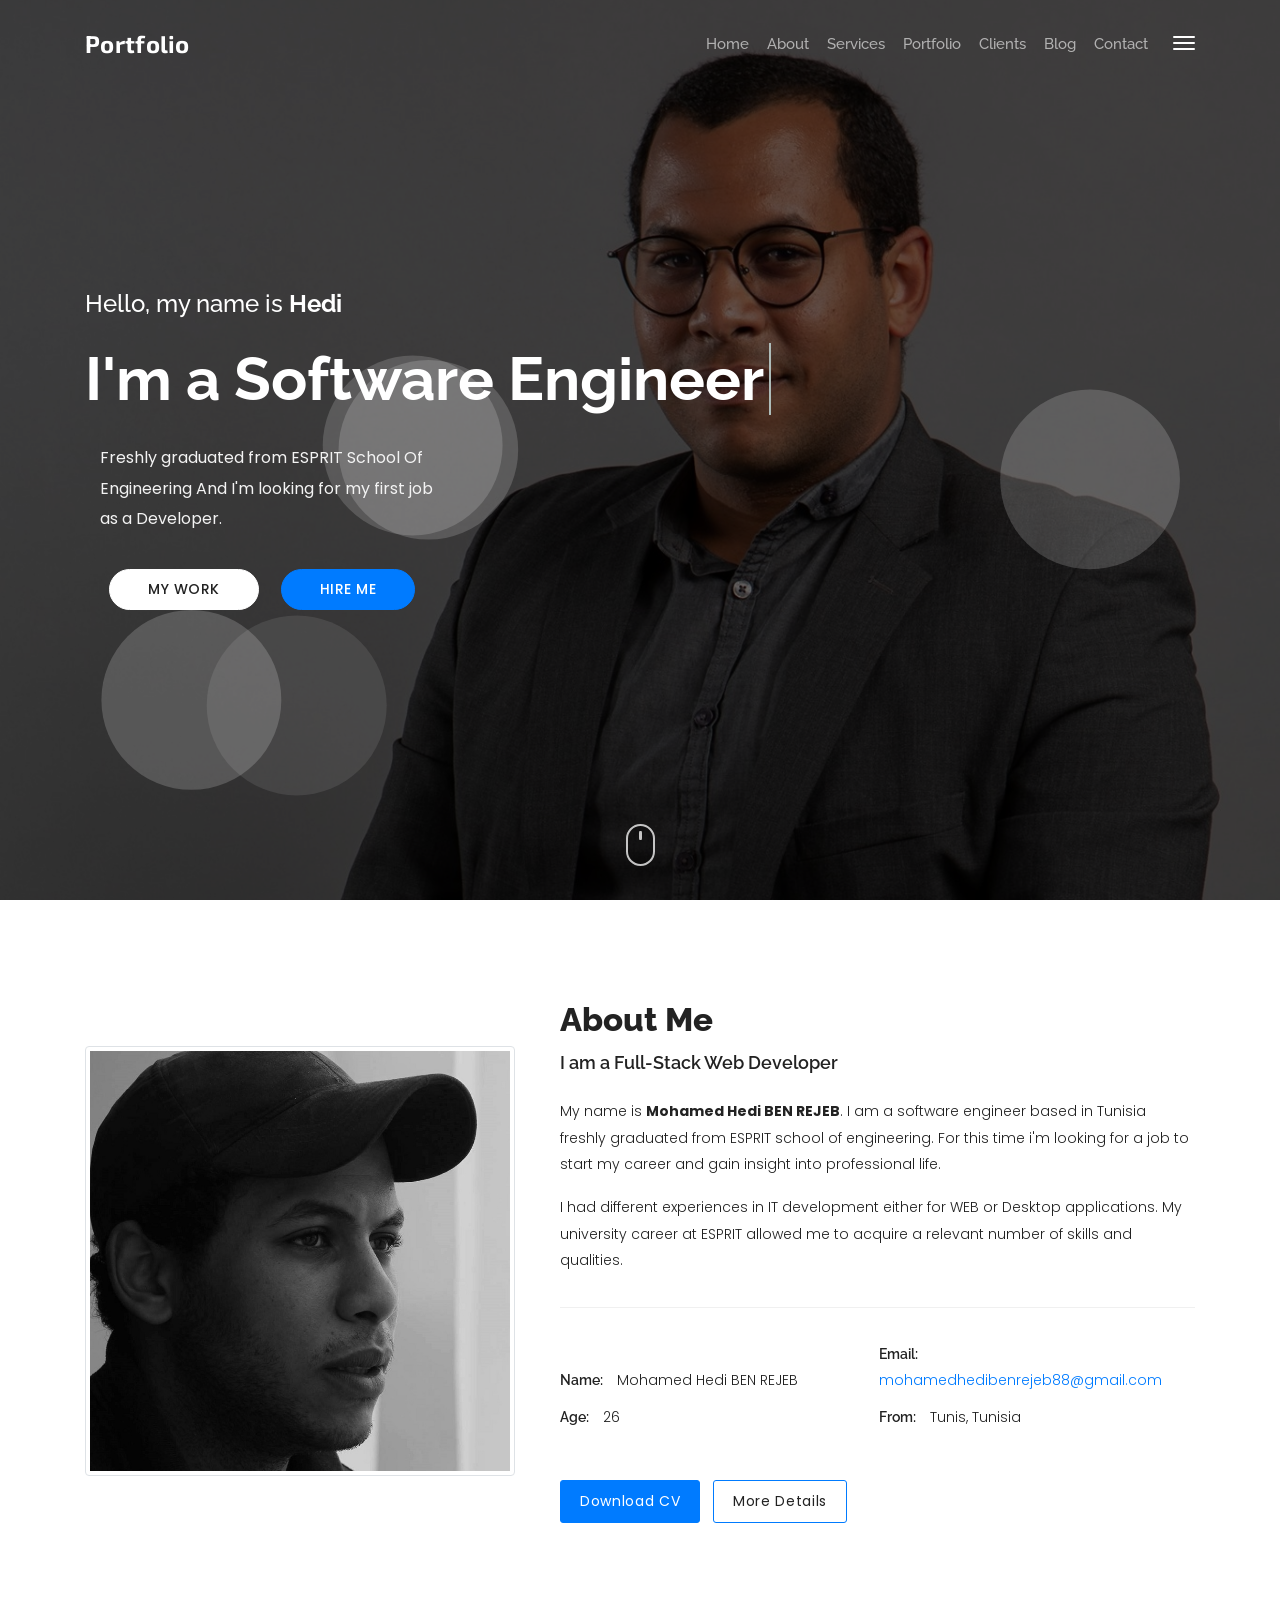
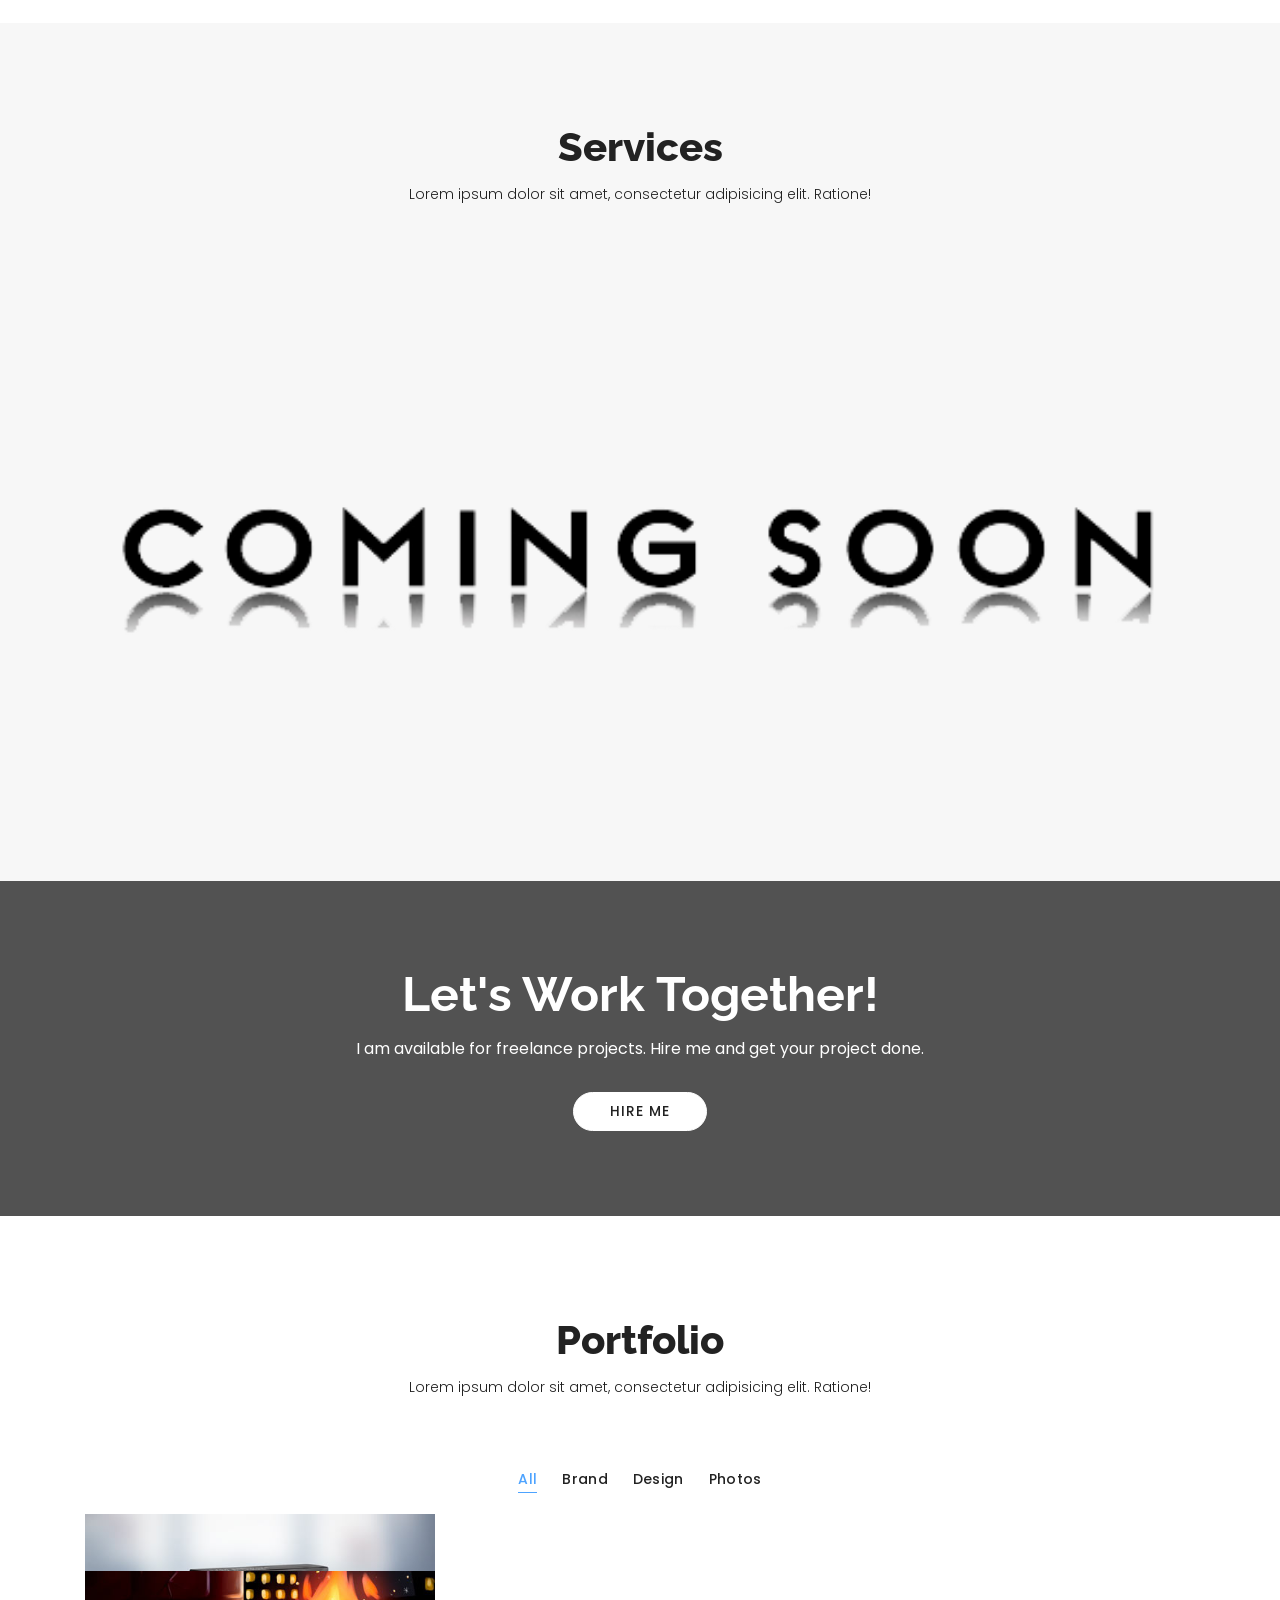
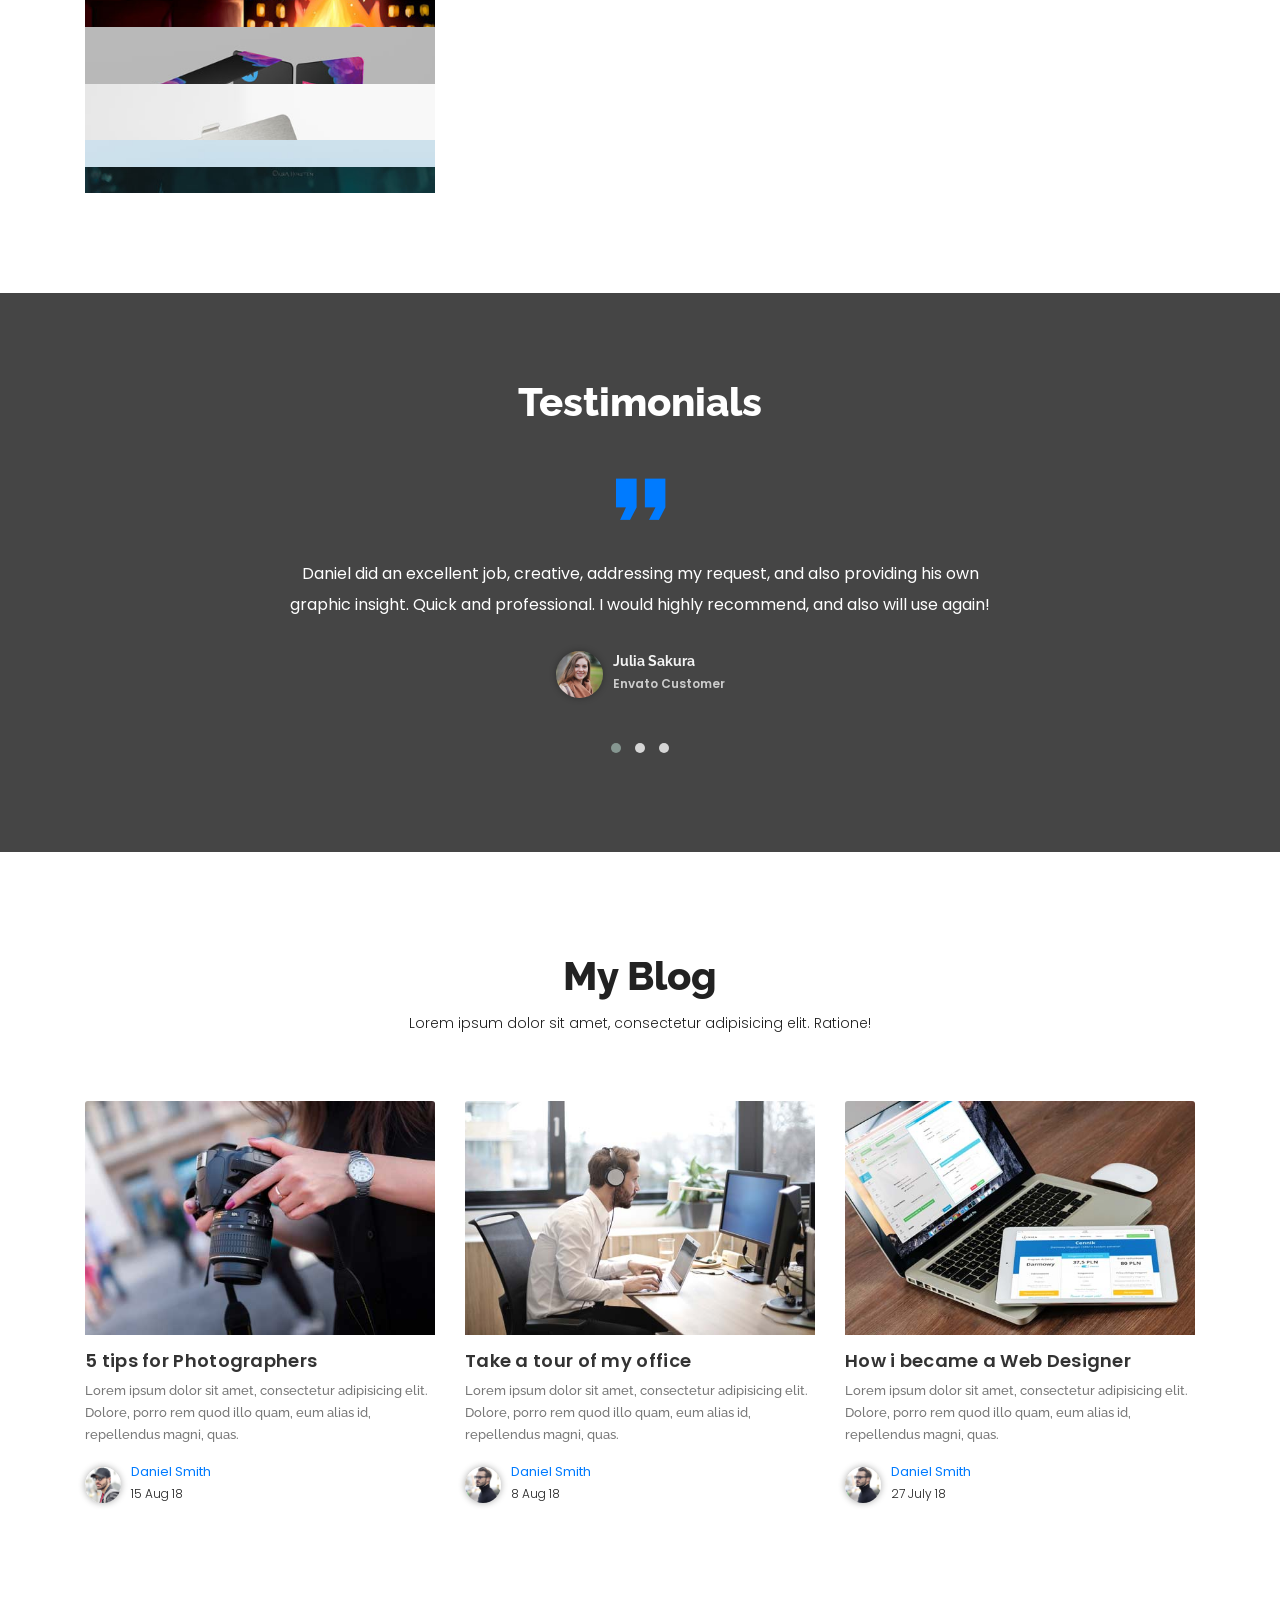
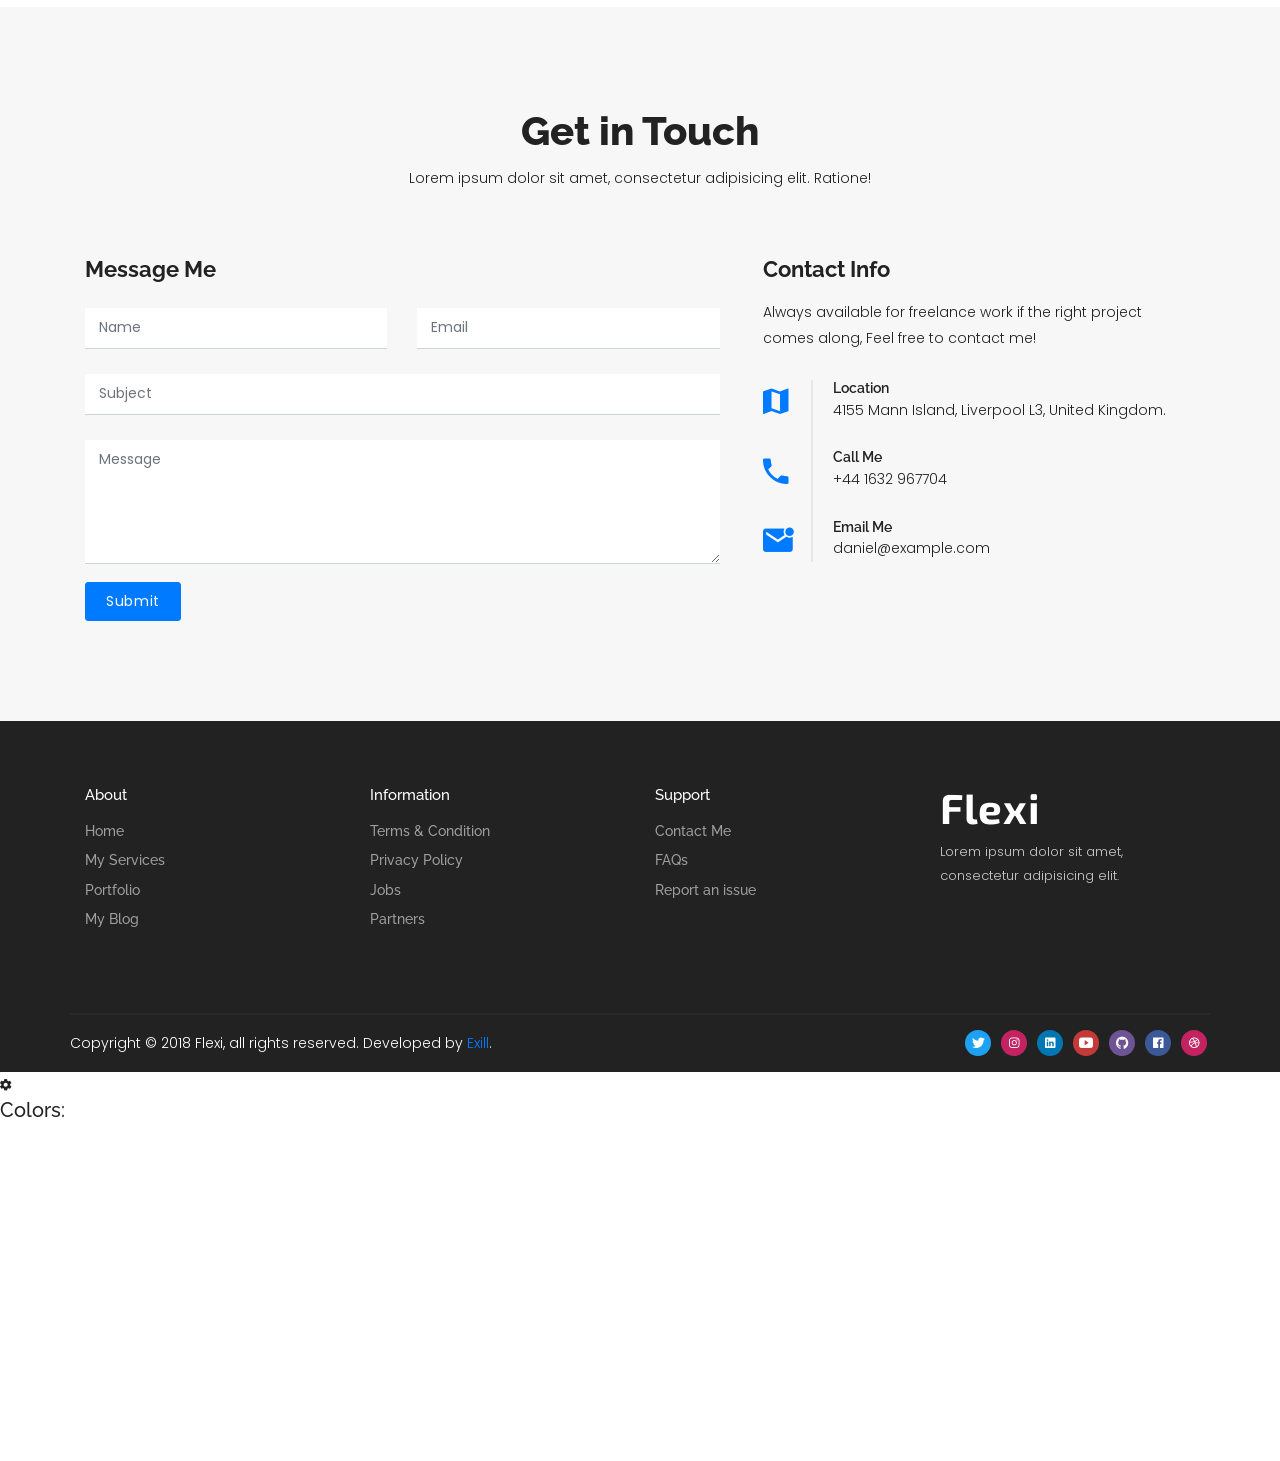
==== index.html @ 40bbb50b "Update index.html" ====
<!doctype html>
<html lang="zxx">


<!-- Mirrored from exill.dk/demo/flexi/template/bubble.html by HTTrack Website Copier/3.x [XR&CO'2014], Sun, 26 Sep 2021 10:45:45 GMT -->
<!-- Added by HTTrack --><meta http-equiv="content-type" content="text/html;charset=UTF-8" /><!-- /Added by HTTrack -->
<head>
    <!-- Required meta tags -->
    <meta charset="utf-8">
    <!-- Title -->
    <title>
        BEN REJEB Mohamed Hedi - Portfolio
    </title>
    <!-- Description -->
    <meta name="description" content="Personal Portfolio HTML5 Template">
    <meta name="viewport" content="width=device-width, initial-scale=1, shrink-to-fit=no">
    <!-- Favicons -->
    <link rel="apple-touch-icon" sizes="180x180" href="img/favicons/apple-touch-icon.png">
    <link rel="icon" type="image/png" sizes="32x32" href="img/favicons/favicon-32x32.png">
    <link rel="icon" type="image/png" sizes="16x16" href="img/favicons/favicon-16x16.png">
    <!-- CSS Assets -->
    <link rel="stylesheet" href="css/bootstrap-custom.min.css">
    <link href="https://fonts.googleapis.com/css?family=Exo+2:400%7CPoppins:300,400,500,600,700%7CRaleway:300,400,500,600,700,800" rel="stylesheet">
    <link rel="stylesheet" href="css/ionicons.min.css">
    <link rel="stylesheet" href="css/hamburgers-custom.min.css">
    <link rel="stylesheet" href="css/lity.min.css">
    <link rel="stylesheet" href="css/owl.carousel.min.css">
    <link rel="stylesheet" href="css/owl.theme.default.min.css">
    <link rel="stylesheet" href="css/main.css">
    <link rel="stylesheet" href="css/colors/main-blue.css" id="color-scheme">
    <link rel="stylesheet" href="css/variants/bubble.css">
    <!--removeIf(delDemoTool)-->
    <!-- inject:demoToolCSS:css -->
    <link rel="stylesheet" href="../demo_tool/demo-tool.css">
    <!-- endinject -->
    <!--endRemoveIf(delDemoTool)-->
</head>

<body>
    <!-- Preloader -->
    <div class="preloader">
        <div class="preloader-icon">
            <span class="loading-dot loading-dot-1"></span>
            <span class="loading-dot loading-dot-2"></span>
            <span class="loading-dot loading-dot-3"></span>
        </div>
    </div>
    <header>
        <!-- Navbar Area -->
        <nav id="navbar" class="navbar navbar-expand-lg navbar-dark fixed-top">
            <div class="container">
                <a class="navbar-brand" data-scroll href="#header-area">Portfolio</a>
                <button class="navbar-toggler ml-auto" type="button" data-toggle="collapse" data-target="#navbarSupportedContent" aria-controls="navbarSupportedContent" aria-expanded="false" aria-label="Toggle navigation">
                    <span class="nav-btn">Menu</span>
                </button>
                <div class="d-flex flex-row  order-0 order-lg-1">
                    <div class="navbar-nav flex-row">
                        <button id="navBtn" class="hamburger hamburger--slider" type="button">
                            <span class="hamburger-box">
                        <span class="hamburger-inner"></span>
                            </span>
                        </button>
                    </div>
                </div>
                <div id="navbarSupportedContent" class="collapse navbar-collapse order-1 order-lg-0">
                    <ul class="navbar-nav ml-auto">
                        <li class="nav-item active">
                            <a class="nav-link" href="#header-area">Home</a>
                        </li>
                        <li class="nav-item">
                            <a class="nav-link" href="#about-area">About</a>
                        </li>
                        <li class="nav-item">
                            <a class="nav-link" href="#services-area">Services</a>
                        </li>
                        <li class="nav-item">
                            <a class="nav-link" href="#portfolio-area">Portfolio</a>
                        </li>
                        <li class="nav-item">
                            <a class="nav-link" href="#testimonials-area">Clients</a>
                        </li>
                        <li class="nav-item">
                            <a class="nav-link" href="#blog-area">Blog</a>
                        </li>
                        <li class="nav-item">
                            <a class="nav-link" href="#contact-area">Contact</a>
                        </li>
                    </ul>
                </div>
                <div class="sidebar" id="sidebar">
                    <button id="sidebarBtn" class="hamburger hamburger--slider is-active" type="button">
                        <span class="hamburger-box">
                        <span class="hamburger-inner"></span>
                        </span>
                    </button>
                    <div class="about-me">
                        <img class="img-fluid img-thumbnail d-block mx-auto avatar" src="img/about-1.jpg" alt="About me">
                        <address>
                            <ul class="list-unstyled">
                                <li>
                                    <span>Name</span>
                                    <p>BEN REJEB Mohamed Hedi</p>
                                </li>
                                <li>
                                    <span>Curriculum Vitae</span>
                                    <p><a href="https://benrejebmohamedhedi.github.io/CV_BenRejeb_MohamedHedi.pdf">Download CV</a></p>
                                </li>
                                <li>
                                    <span>Skills</span>
                                    <p>Photoshop, JavaScript, PHP, HTML/CSS, Python, Node.js</p>
                                </li>
                                <li>
                                    <span>Email</span>
                                    <p><a href="mailto:daniel@example.com">mohamedhedi.benrjebe@esprit.tn</a></p>
                                </li>
                                <li>
                                    <span>Address</span>
                                    <p>8, rue de l'hôpital militaire, El Omrane, Tunis.</p>
                                </li>
                                <li>
                                    <span>Age</span>
                                    <p>26</p>
                                </li>
                                <li>
                                    <span>Date of Birth</span>
                                    <p>01 january 1995</p>
                                </li>
                                <li>
                                    <span>Phone</span>
                                    <p><a href="tel:+441632967704">+216 29699533</a></p>
                                </li>
                                <li>
                                    <span>Residence</span>
                                    <p>TN</p>
                                </li>
                                <li>
                                    <span>Work Status</span>
                                    <p>Available</p>
                                </li>
                            </ul>
                        </address>
                        <div class="social-medias">
                            <a href="#0">
                            <i class="icon ion-logo-twitter"></i>
                        </a>
                            <a href="#0">
                            <i class="icon ion-logo-instagram"></i>
                        </a>
                            <a href="#0">
                            <i class="icon ion-logo-linkedin"></i>
                        </a>
                            <a href="#0">
                            <i class="icon ion-logo-youtube"></i>
                        </a>
                            <a href="#0">
                            <i class="icon ion-logo-github"></i>
                        </a>
                            <a href="#0">
                            <i class="icon ion-logo-facebook"></i>
                        </a>
                            <a href="#0">
                            <i class="icon ion-logo-dribbble"></i>
                        </a>
                        </div>
                    </div>
                </div>
            </div>
        </nav>
        <!-- Header Area (Home) -->
        <section class="header-area section-fixed-bg section-overlay-bg" id="header-area">
            <div id="particles-js"></div>
            <div class="container h-100">
                <div class="row h-100 align-items-center ">
                    <div class="col-12 col-lg-8 home-content text-left">
                        <h4 class="greet">Hello, my name is <b>Hedi</b></h4>
                        <h1 class="skills cd-headline clip">I'm a
                            <span class="cd-words-wrapper single-skill">
                             <b class="is-visible">Software Engineer</b>
                             <b>Web Developer</b>
                             <b>Designer</b>
                          </span>
                        </h1>
                    
                    <div class="col-12 col-lg-6 home-content text-left">    
                        <p class="description">Freshly graduated from ESPRIT School Of Engineering And I'm looking for my first job as a Developer.</p>
                        <a class="btn work" data-scroll href="#portfolio-area" role="button">My Work</a>
                        <a class="btn hire button-scheme" data-scroll href="#contact-area" role="button">Hire me</a>
                    </div>
                </div>
                    <div class="scroll-icon">
                        <a data-scroll href="#about-area">
                            <div class="mouse">
                                <div class="wheel"></div>
                            </div>
                        </a>
                    </div>
                </div>
            </div>
        </section>
    </header>
    <!-- About Area -->
    <section class="single-section about-area" id="about-area">
        <div class="container">
            <div class="row justify-content-center">
                <div class="col-12">
                    <div class="row align-items-center">
                        <div class="col-12 col-lg-5">
                            <img class="img-fluid img-thumbnail about-img" src="img/about_photo_4.jpg" alt="About Picture">
                        </div>
                        <div class="col-12 col-lg-7">
                            <div class="content-block">
                                <h2 class="about-title">About Me</h2>
                                <h6 class="about-role">I am a Full-Stack Web Developer</h6>
                                <p class="about-description">My name is <b>Mohamed Hedi BEN REJEB</b>. I am a software engineer based in Tunisia freshly graduated from ESPRIT school of engineering. For this time i'm looking for a job to start my career and gain insight into professional life.</p>
                                <p class="about-description last">I had different experiences in IT development either for WEB or Desktop applications. My university career at ESPRIT allowed me to acquire a relevant number of skills and qualities.</p>
                                <address>
                                    <ul class="list-inline about-info">
                                        <li class="list-inline-item">
                                            <span>Name:</span>
                                            <p>Mohamed Hedi BEN REJEB</p>
                                        </li>
                                        <li class="list-inline-item">
                                            <span>Email:</span>
                                            <p><a href="mailto:daniel@example.com">mohamedhedibenrejeb88@gmail.com</a></p>
                                        </li>
                                        <li class="list-inline-item mb-0">
                                            <span>Age:</span>
                                            <p>26</p>
                                        </li>
                                        <li class="list-inline-item mb-0">
                                            <span>From:</span>
                                            <p>Tunis, Tunisia</p>
                                        </li>
                                    </ul>
                                </address>
                                <a class="btn button-scheme" href="https://benrejebmohamedhedi.github.io/CV_BenRejeb_MohamedHedi.pdf" target="_blank" role="button">Download CV</a>
                                <button type="button" class="btn button-outline details">More Details</button>
                            </div>
                        </div>
                    </div>
                </div>
            </div>
        </div>
    </section>
    <!-- Services Area -->
    <section class="single-section silver-bg services-area" id="services-area">
        <div class="container">
            <div class="row">
                <div class="col-12">
                    <div class="section-heading">
                        <h2 class="section-title">Services</h2>
                        <p class="section-description">Lorem ipsum dolor sit amet, consectetur adipisicing elit. Ratione!</p>
                    </div>
                </div>
            </div>
            <div class="row">
                <img class="col-12" src="img/coming-soon-2.png.opdownload" alt="About Picture">
            <!--    <div class="col-12 col-md-6 col-lg-4">
                    <div class="single-service">
                        <i class="icon ion-md-rocket"></i>
                        <div class="service-body">
                            <h6 class="service-title">Branding</h6>
                            <p class="service-description">Lorem ipsum dolor sit amet, consectetur adipisicing elit. Quidem, facere voluptate. Quidem, facere voluptate.</p>
                        </div>
                    </div>
                </div>
                <div class="col-12 col-md-6 col-lg-4">
                    <div class="single-service">
                        <i class="icon ion-md-heart-half"></i>
                        <div class="service-body">
                            <h6 class="service-title">Customer Support</h6>
                            <p class="service-description">Lorem ipsum dolor sit amet, consectetur adipisicing elit. Quidem, facere voluptate. Quidem, facere voluptate.</p>
                        </div>
                    </div>
                </div>
                <div class="col-12 col-md-6 col-lg-4">
                    <div class="single-service">
                        <i class="icon ion-md-images"></i>
                        <div class="service-body">
                            <h6 class="service-title">PSD Design</h6>
                            <p class="service-description">Lorem ipsum dolor sit amet, consectetur adipisicing elit. Quidem, facere voluptate. Quidem, facere voluptate.</p>
                        </div>
                    </div>
                </div>
                <div class="col-12 col-md-6 col-lg-4">
                    <div class="single-service mb-lg-0">
                        <i class="icon ion-md-color-palette"></i>
                        <div class="service-body">
                            <h6 class="service-title">Unique Design</h6>
                            <p class="service-description">Lorem ipsum dolor sit amet, consectetur adipisicing elit. Quidem, facere voluptate. Quidem, facere voluptate.</p>
                        </div>
                    </div>
                </div>
                <div class="col-12 col-md-6 col-lg-4">
                    <div class="single-service mb-md-0">
                        <i class="icon ion-logo-wordpress"></i>
                        <div class="service-body">
                            <h6 class="service-title">Web Development</h6>
                            <p class="service-description">Lorem ipsum dolor sit amet, consectetur adipisicing elit. Quidem, facere voluptate. Quidem, facere voluptate.</p>
                        </div>
                    </div>
                </div>
                <div class="col-12 col-md-6 col-lg-4">
                    <div class="single-service mb-0">
                        <i class="icon ion-md-move"></i>
                        <div class="service-body">
                            <h6 class="service-title">Fully Responsive</h6>
                            <p class="service-description">Lorem ipsum dolor sit amet, consectetur adipisicing elit. Quidem, facere voluptate. Quidem, facere voluptate.</p>
                        </div>
                    </div>
                </div>-->
            </div>
        </div>
    </section>
    <!-- Hire Area -->
    <section class="single-section section-fixed-bg section-overlay-bg hire-area" id="hire-area">
        <div class="container">
            <div class="row text-center">
                <div class="col-12">
                    <h1 class="hire-title">Let's Work Together!</h1>
                    <p class="hire-description">I am available for freelance projects. Hire me and get your project done.</p>
                    <a class="btn hire" data-scroll href="#contact-area" role="button">Hire Me</a>
                </div>
            </div>
        </div>
    </section>
    <!-- Portfolio Area -->
    <section class="single-section portfolio-area" id="portfolio-area">
        <div class="container">
            <div class="row">
                <div class="col-12">
                    <div class="section-heading">
                        <h2 class="section-title">Portfolio</h2>
                        <p class="section-description">Lorem ipsum dolor sit amet, consectetur adipisicing elit. Ratione!</p>
                    </div>
                </div>
            </div>
            <div class="row">
                <div class="col-12 p-0">
                    <ul class="list-inline filter-control d-flex justify-content-center" role="group" aria-label="Filter Control">
                        <li class="list-inline-item tab-active" data-group="all">All</li>
                        <li class="list-inline-item" data-group="brand">Brand</li>
                        <li class="list-inline-item" data-group="design">Design</li>
                        <li class="list-inline-item" data-group="photos">Photos</li>
                    </ul>
                    <div class="shufflejs" id="shufflejs">
                        <div class="js-item col-6 col-lg-4" data-groups='["design"]'>
                            <div class="item-overlay">
                                <img class="img-fluid" alt="Item" src="img/item-1.jpg">
                                <div class="overlay-content">
                                    <h6 class="overlay-title">Software box</h6>
                                    <div class="overlay-icons">
                                        <a class="popup-item" href="img/item-1.jpg" data-lity>
                                        <i class="icon ion-md-eye"></i>
                                    </a>
                                        <a href="#0">
                                        <i class="icon ion-md-link"></i>
                                    </a>
                                    </div>
                                </div>
                            </div>
                        </div>
                        <div class="js-item col-6 col-lg-4" data-groups='["photos"]'>
                            <div class="item-overlay">
                                <img class="img-fluid" alt="Item" src="img/item-2.jpg">
                                <div class="overlay-content">
                                    <h6 class="overlay-title">Anime Art</h6>
                                    <div class="overlay-icons">
                                        <a class="popup-item" href="img/item-2.jpg" data-lity>
                                        <i class="icon ion-md-eye"></i>
                                    </a>
                                        <a href="#0">
                                        <i class="icon ion-md-link"></i>
                                    </a>
                                    </div>
                                </div>
                            </div>
                        </div>
                        <div class="js-item col-6 col-lg-4" data-groups='["design"]'>
                            <div class="item-overlay">
                                <img class="img-fluid" alt="Item" src="img/item-3.jpg">
                                <div class="overlay-content">
                                    <h6 class="overlay-title">Exhibition</h6>
                                    <div class="overlay-icons">
                                        <a class="popup-item" href="img/item-3.jpg" data-lity>
                                        <i class="icon ion-md-eye"></i>
                                    </a>
                                        <a href="#0">
                                        <i class="icon ion-md-link"></i>
                                    </a>
                                    </div>
                                </div>
                            </div>
                        </div>
                        <div class="js-item col-6 col-lg-4 mb-lg-0" data-groups='["brand"]'>
                            <div class="item-overlay">
                                <img class="img-fluid" alt="Item" src="img/item-4.jpg">
                                <div class="overlay-content">
                                    <h6 class="overlay-title">Business Card</h6>
                                    <div class="overlay-icons">
                                        <a class="popup-item" href="img/item-4.jpg" data-lity>
                                        <i class="icon ion-md-eye"></i>
                                    </a>
                                        <a href="#0">
                                        <i class="icon ion-md-link"></i>
                                    </a>
                                    </div>
                                </div>
                            </div>
                        </div>
                        <div class="js-item col-6 mb-0 col-lg-4 mb-lg-0" data-groups='["brand"]'>
                            <div class="item-overlay">
                                <img class="img-fluid" alt="Item" src="img/item-5.jpg">
                                <div class="overlay-content">
                                    <h6 class="overlay-title">Folder</h6>
                                    <div class="overlay-icons">
                                        <a class="popup-item" href="img/item-5.jpg" data-lity>
                                        <i class="icon ion-md-eye"></i>
                                    </a>
                                        <a href="#0">
                                        <i class="icon ion-md-link"></i>
                                    </a>
                                    </div>
                                </div>
                            </div>
                        </div>
                        <div class="js-item col-6 mb-0 col-lg-4 mb-lg-0" data-groups='["photos"]'>
                            <div class="item-overlay">
                                <img class="img-fluid" alt="Item" src="img/item-6.jpg">
                                <div class="overlay-content">
                                    <h6 class="overlay-title">Final Fantasy Cosplay</h6>
                                    <div class="overlay-icons">
                                        <a class="popup-item" href="img/item-6.jpg" data-lity>
                                        <i class="icon ion-md-eye"></i>
                                    </a>
                                        <a href="#0">
                                        <i class="icon ion-md-link"></i>
                                    </a>
                                    </div>
                                </div>
                            </div>
                        </div>
                        <div class="col-6 col-lg-4 sizer-element"></div>
                    </div>
                </div>
            </div>
        </div>
    </section>
    <!-- Testimonials Area -->
    <section class="single-section section-fixed-bg section-overlay-bg testimonials-area" id="testimonials-area">
        <div class="container">
            <div class="row">
                <div class="col-12">
                    <div class="section-heading only-title">
                        <h2 class="section-title">Testimonials</h2>
                    </div>
                </div>
            </div>
            <div class="row justify-content-center">
                <div class="owl-carousel owl-theme">
                    <div class="col-12 col-md-8 offset-md-2">
                        <div class="single-review text-center">
                            <i class="icon ion-md-quote quote-icon"></i>
                            <p class="client-review">Daniel did an excellent job, creative, addressing my request, and also providing his own graphic insight. Quick and professional. I would highly recommend, and also will use again!</p>
                            <div class="flex-row client-details">
                                <div class="media justify-content-center">
                                    <img src="img/client-1.jpg" alt="Client" class="img-fluid rounded-circle client-avatar">
                                    <div class="align-self-center">
                                        <h6 class="client-name">Julia Sakura</h6>
                                        <span class="client-role">Envato Customer</span>
                                    </div>
                                </div>
                            </div>
                        </div>
                    </div>
                    <div class="col-12 col-md-8 offset-md-2">
                        <div class="single-review text-center">
                            <i class="icon ion-md-quote quote-icon"></i>
                            <p class="client-review">Daniel did an excellent job, creative, addressing my request, and also providing his own graphic insight. Quick and professional. I would highly recommend, and also will use again!</p>
                            <div class="flex-row client-details">
                                <div class="media justify-content-center">
                                    <img src="img/client-2.jpg" alt="Client" class="img-fluid rounded-circle client-avatar">
                                    <div class="align-self-center">
                                        <h6 class="client-name">John Santana</h6>
                                        <span class="client-role">Entrepreneur</span>
                                    </div>
                                </div>
                            </div>
                        </div>
                    </div>
                    <div class="col-12 col-md-8 offset-md-2">
                        <div class="single-review text-center">
                            <i class="icon ion-md-quote quote-icon"></i>
                            <p class="client-review">Daniel did an excellent job, creative, addressing my request, and also providing his own graphic insight. Quick and professional. I would highly recommend, and also will use again!</p>
                            <div class="flex-row client-details">
                                <div class="media justify-content-center">
                                    <img src="img/client-3.jpg" alt="Client" class="img-fluid rounded-circle client-avatar">
                                    <div class="align-self-center">
                                        <h6 class="client-name">Maria Wilson</h6>
                                        <span class="client-role">Envato Customer</span>
                                    </div>
                                </div>
                            </div>
                        </div>
                    </div>
                </div>
            </div>
        </div>
    </section>
    <!-- Blog Area -->
    <section class="single-section blog-area" id="blog-area">
        <div class="container">
            <div class="row">
                <div class="col-12">
                    <div class="section-heading">
                        <h2 class="section-title">My Blog</h2>
                        <p class="section-description">Lorem ipsum dolor sit amet, consectetur adipisicing elit. Ratione!</p>
                    </div>
                </div>
            </div>
            <div class="row">
                <div class="col-12 col-lg-4">
                    <div class="card">
                        <a href="#0">
                          <img class="card-img-top" src="img/post-1.jpg" alt="Card image cap">
                      </a>
                        <div class="card-body">
                            <a href="#0">
                                <h5 class="card-title">5 tips for Photographers</h5>
                            </a>
                            <p class="card-text">Lorem ipsum dolor sit amet, consectetur adipisicing elit. Dolore, porro rem quod illo quam, eum alias id, repellendus magni, quas.</p>
                            <div class="media post-summary">
                                <a class="align-self-center" href="#0">
                              <img src="img/sidebar-avatar.jpg" alt="Author" class="img-fluid rounded-circle author-avatar">
                          </a>
                                <div class="media-body align-self-center">
                                    <a href="#0">
                                        <h6 class="author-name">Daniel Smith</h6>
                                    </a>
                                    <span class="post-date">15 Aug 18</span>
                                </div>
                            </div>
                        </div>
                    </div>
                </div>
                <div class="col-12 col-lg-4">
                    <div class="card">
                        <a href="#0">
                          <img class="card-img-top" src="img/post-2.jpg" alt="Card image cap">
                      </a>
                        <div class="card-body">
                            <a href="#0">
                                <h5 class="card-title">Take a tour of my office</h5>
                            </a>
                            <p class="card-text">Lorem ipsum dolor sit amet, consectetur adipisicing elit. Dolore, porro rem quod illo quam, eum alias id, repellendus magni, quas.</p>
                            <div class="media post-summary">
                                <a class="align-self-center" href="#0">
                              <img src="img/avatar.jpg" alt="Author" class=" img-fluid rounded-circle author-avatar">
                          </a>
                                <div class="media-body align-self-center">
                                    <a href="#0">
                                        <h6 class="author-name">Daniel Smith</h6>
                                    </a>
                                    <span class="post-date">8 Aug 18</span>
                                </div>
                            </div>
                        </div>
                    </div>
                </div>
                <div class="col-12 col-lg-4">
                    <div class="card mb-0">
                        <a href="#0">
                          <img class="card-img-top" src="img/post-3.jpg" alt="Card image cap">
                      </a>
                        <div class="card-body">
                            <a href="#0">
                                <h5 class="card-title">How i became a Web Designer</h5>
                            </a>
                            <p class="card-text">Lorem ipsum dolor sit amet, consectetur adipisicing elit. Dolore, porro rem quod illo quam, eum alias id, repellendus magni, quas.</p>
                            <div class="media post-summary">
                                <a class="align-self-center" href="#0">
                              <img src="img/avatar.jpg" alt="Author" class=" img-fluid rounded-circle author-avatar">
                          </a>
                                <div class="media-body align-self-center">
                                    <a href="#0">
                                        <h6 class="author-name">Daniel Smith</h6>
                                    </a>
                                    <span class="post-date">27 July 18</span>
                                </div>
                            </div>
                        </div>
                    </div>
                </div>
            </div>
        </div>
    </section>
    <!-- Contact Area -->
    <section class="single-section contact-area silver-bg" id="contact-area">
        <div class="container">
            <div class="row">
                <div class="col-12">
                    <div class="section-heading">
                        <h2 class="section-title">Get in Touch</h2>
                        <p class="section-description">Lorem ipsum dolor sit amet, consectetur adipisicing elit. Ratione!</p>
                    </div>
                </div>
            </div>
            <div class="row">
                <div class="col-12 col-lg-7">
                    <form class="contact-form" id="contact-form" method="post" action="http://exill.dk/demo/flexi/template/php/contact.php">
                        <h4 class="form-title">Message Me</h4>
                        <div class="row">
                            <div class="col-12 col-md-6 form-group">
                                <input type="text" name="name" class="form-control" id="contact-name" placeholder="Name" required>
                            </div>
                            <div class="col-12 col-md-6 form-group">
                                <input type="email" name="email" class="form-control" id="contact-email" placeholder="Email" required>
                            </div>
                            <div class="col-12 form-group">
                                <input type="text" name="subject" class="form-control" id="contact-subject" placeholder="Subject" required>
                            </div>
                            <div class="col-12 form-group custom-margin">
                                <textarea name="message" class="form-control" id="contact-message" placeholder="Message" rows="5" required></textarea>
                            </div>
                            <div class="col-12">
                                <button type="submit" class="btn button-scheme" id="contact-submit">Submit</button>
                                <p class="feedback-error">Oops! Something went wrong. Please try again.</p>
                            </div>
                        </div>
                    </form>
                </div>
                <div class="col-12 col-lg-5">
                    <div class="contact-info">
                        <h4 class="info-title">Contact Info</h4>
                        <p class="info-description">Always available for freelance work if the right project comes along, Feel free to contact me!</p>
                        <ul class="list-unstyled">
                            <li>
                                <div class="media align-items-center">
                                    <span class="info-icon">
                                    <i class="icon ion-md-map"></i>
                                </span>
                                    <div class="media-body">
                                        <h6 class="info-type">Location</h6>
                                        <span class="info-details">4155 Mann Island, Liverpool L3, United Kingdom.</span>
                                    </div>
                                </div>
                            </li>
                            <li>
                                <div class="media align-items-center">
                                    <span class="info-icon">
                                    <i class="icon ion-md-call"></i>
                                </span>
                                    <div class="media-body">
                                        <h6 class="info-type">Call Me</h6>
                                        <span class="info-details"><a href="tel:+441632967704">+44 1632 967704</a></span>
                                    </div>
                                </div>
                            </li>
                            <li>
                                <div class="media align-items-center">
                                    <span class="info-icon">
                                    <i class="icon ion-md-mail-unread"></i>
                                </span>
                                    <div class="media-body">
                                        <h6 class="info-type">Email Me</h6>
                                        <span class="info-details"><a href="mailto:daniel@example.com">daniel@example.com</a></span>
                                    </div>
                                </div>
                            </li>
                        </ul>
                    </div>
                </div>
            </div>
        </div>
    </section>
    <!-- Footer Area -->
    <footer class="footer-area single-section">
        <div class="container">
            <div class="row main-footer">
                <div class="col-12 col-md-3">
                    <h5 class="column-title">About</h5>
                    <ul class="list-unstyled column-content">
                        <li><a data-scroll href="#header-area">Home</a></li>
                        <li><a data-scroll href="#services-area">My Services</a></li>
                        <li><a data-scroll href="#portfolio-area">Portfolio</a></li>
                        <li><a data-scroll href="#blog-area">My Blog</a></li>
                    </ul>
                </div>
                <div class="col-12 col-md-3">
                    <h5 class="column-title">Information</h5>
                    <ul class="list-unstyled column-content">
                        <li><a href="#0">Terms & Condition</a></li>
                        <li><a href="#0">Privacy Policy</a></li>
                        <li><a href="#0">Jobs</a></li>
                        <li><a href="#0">Partners</a></li>
                    </ul>
                </div>
                <div class="col-12 col-md-3">
                    <h5 class="column-title">Support</h5>
                    <ul class="list-unstyled column-content">
                        <li><a href="#0">Contact Me</a></li>
                        <li><a href="#0">FAQs</a></li>
                        <li><a href="#0">Report an issue</a></li>
                    </ul>
                </div>
                <div class="col-12 col-md-3">
                    <h2 class="brand-logo">Flexi</h2>
                    <p class="brand-description">Lorem ipsum dolor sit amet, consectetur adipisicing elit.</p>
                </div>
            </div>
            <div class="row mini-footer">
                <div class="social-medias">
                    <a class="twitter" href="#0">
                        <i class="icon ion-logo-twitter"></i>
                    </a>
                    <a class="instagram" href="#0">
                        <i class="icon ion-logo-instagram"></i>
                    </a>
                    <a class="linkedin" href="#0">
                        <i class="icon ion-logo-linkedin"></i>
                    </a>
                    <a class="youtube" href="#0">
                        <i class="icon ion-logo-youtube"></i>
                    </a>
                    <a class="github" href="#0">
                        <i class="icon ion-logo-github"></i>
                    </a>
                    <a class="facebook" href="#0">
                        <i class="icon ion-logo-facebook"></i>
                    </a>
                    <a class="dribbble" href="#0">
                        <i class="icon ion-logo-dribbble"></i>
                    </a>
                </div>
                <p class="copyright-notice">Copyright © 2018 Flexi, all rights reserved. Developed by <a href="https://themeforest.net/user/exill" target="_blank">Exill</a>.</p>
            </div>
        </div>
    </footer>
    <!--removeIf(delDemoTool)-->
    <!-- inject:demoToolHTML:html -->
    <div class="demo-tool">
	<div class="tool-wrapper">
	<span class="tool-toggler"><i class="icon ion-md-settings"></i></span>
	<div class="tool-box">
		<h5 class="title">Colors:</h5>
		<ul class="list-inline color-switcher mb-0">
			<li class="list-inline-item" style="background-color: #EE3158;" data-path="css/colors/main-redpink.css"></li>
			<li class="list-inline-item" style="background-color: #007bff;" data-path="css/colors/main-blue.css"></li>
			<li class="list-inline-item" style="background-color: #17a2b8;" data-path="css/colors/main-cyan.css"></li>
			<li class="list-inline-item" style="background-color: #3365b0;" data-path="css/colors/main-darkblue.css"></li>
			<li class="list-inline-item" style="background-color: #a435b7;" data-path="css/colors/main-darkmagenta.css"></li>
			<li class="list-inline-item" style="background-color: #c93e70;" data-path="css/colors/main-darkpink.css"></li>
			<li class="list-inline-item" style="background-color: #bf2a3d;" data-path="css/colors/main-darkred.css"></li>
			<li class="list-inline-item" style="background-color: #28a745;" data-path="css/colors/main-green.css"></li>
			<li class="list-inline-item" style="background-color: #6610f2;" data-path="css/colors/main-indigo.css"></li>
			<li class="list-inline-item" style="background-color: #fd7e14;" data-path="css/colors/main-orange.css"></li>
			<li class="list-inline-item" style="background-color: #e83e8c;" data-path="css/colors/main-pink.css"></li>
			<li class="list-inline-item" style="background-color: #6f42c1;" data-path="css/colors/main-purple.css"></li>
			<li class="list-inline-item" style="background-color: #dc3545;" data-path="css/colors/main-red.css"></li>
			<li class="list-inline-item" style="background-color: #20c997;" data-path="css/colors/main-teal.css"></li>
			<li class="list-inline-item" style="background-color: #333;" data-path="css/colors/main-dark.css"></li>
			<li class="list-inline-item" style="background-color: #78b230;" data-path="css/colors/main-yellowgreen.css"></li>
			<li class="list-inline-item" style="background-color: #E16F7C;" data-path="css/colors/main-tangopink.css"></li>
			<li class="list-inline-item" style="background-color: #6F73D2;" data-path="css/colors/main-moodyblue.css"></li>
			<li class="list-inline-item" style="background-color: #664C43;" data-path="css/colors/main-brown.css"></li>
		</ul>
	</div>
</div>
</div>


    <!-- endinject -->
    <!--endRemoveIf(delDemoTool)-->
    <!-- JS Assets -->
    <script src="js/jquery.min.js"></script>
    <script src="js/bootstrap.bundle.min.js"></script>
    <script src="js/jquery.nav.js"></script>
    <script src="../../../../cdn.polyfill.io/v2/polyfill.mindee7.js?features=Set,Array.from,Object.assign,Array.prototype.find,Array.prototype.includes"></script>
    <script src="js/shuffle.min.js"></script>
    <script src="js/lity.min.js"></script>
    <script src="js/owl.carousel.min.js"></script>
    <script src="js/main.js"></script>
    <script src="js/particles.js"></script>
    <script src="js/variants/bubble.js"></script>
    <!--removeIf(delDemoTool)-->
    <!-- inject:demoToolJS:js -->
    <script src="../demo_tool/demo-tool.js"></script>
    <!-- endinject -->
    <!--endRemoveIf(delDemoTool)-->
</body>


<!-- Mirrored from exill.dk/demo/flexi/template/bubble.html by HTTrack Website Copier/3.x [XR&CO'2014], Sun, 26 Sep 2021 10:46:13 GMT -->
</html>
---- css/hamburgers-custom.min.css ----
/*!
 * Hamburgers
 * @description Tasty CSS-animated hamburgers
 * @author Jonathan Suh @jonsuh
 * @site https://jonsuh.com/hamburgers
 * @link https://github.com/jonsuh/hamburgers
 */.hamburger{padding:0 0;display:inline-block;cursor:pointer;transition-property:opacity, -webkit-filter;transition-property:opacity, filter;transition-property:opacity, filter, -webkit-filter;transition-duration:.15s;transition-timing-function:linear;font:inherit;color:inherit;text-transform:none;background-color:transparent;border:0;margin:0;overflow:visible}.hamburger:hover{opacity:.7}.hamburger-box{width:22px;height:14px;display:inline-block;position:relative}.hamburger-inner{display:block;top:50%;margin-top:-1px}.hamburger-inner,.hamburger-inner::before,.hamburger-inner::after{width:22px;height:2px;background-color:#fff;border-radius:4px;position:absolute;transition-property:-webkit-transform;transition-property:transform;transition-property:transform, -webkit-transform;transition-duration:0.15s;transition-timing-function:ease}.hamburger-inner::before,.hamburger-inner::after{content:"";display:block}.hamburger-inner::before{top:-6px}.hamburger-inner::after{bottom:-6px}.hamburger--slider .hamburger-inner{top:1px}.hamburger--slider .hamburger-inner::before{top:6px;transition-property:opacity, -webkit-transform;transition-property:transform, opacity;transition-property:transform, opacity, -webkit-transform;transition-timing-function:ease;transition-duration:0.15s}.hamburger--slider .hamburger-inner::after{top:12px}.hamburger--slider.is-active .hamburger-inner{-webkit-transform:translate3d(0, 6px, 0) rotate(45deg);transform:translate3d(0, 6px, 0) rotate(45deg)}.hamburger--slider.is-active .hamburger-inner::before{-webkit-transform:rotate(-45deg) translate3d(-3.14286px, -4px, 0);transform:rotate(-45deg) translate3d(-3.14286px, -4px, 0);opacity:0}.hamburger--slider.is-active .hamburger-inner::after{-webkit-transform:translate3d(0, -12px, 0) rotate(-90deg);transform:translate3d(0, -12px, 0) rotate(-90deg)}.hamburger--slider-r .hamburger-inner{top:1px}.hamburger--slider-r .hamburger-inner::before{top:6px;transition-property:opacity, -webkit-transform;transition-property:transform, opacity;transition-property:transform, opacity, -webkit-transform;transition-timing-function:ease;transition-duration:0.15s}.hamburger--slider-r .hamburger-inner::after{top:12px}.hamburger--slider-r.is-active .hamburger-inner{-webkit-transform:translate3d(0, 6px, 0) rotate(-45deg);transform:translate3d(0, 6px, 0) rotate(-45deg)}.hamburger--slider-r.is-active .hamburger-inner::before{-webkit-transform:rotate(45deg) translate3d(3.14286px, -4px, 0);transform:rotate(45deg) translate3d(3.14286px, -4px, 0);opacity:0}.hamburger--slider-r.is-active .hamburger-inner::after{-webkit-transform:translate3d(0, -12px, 0) rotate(90deg);transform:translate3d(0, -12px, 0) rotate(90deg)}
---- css/main.css ----
/*!
 * Item: Flexi
 * Description: Personal Portfolio HTML5 Template
 * Author/Developer: Exill
 * Author/Developer URL: https://themeforest.net/user/exill
 * Version: v1.0.2
 * License: Themeforest Standard Licenses: http://themeforest.net/licenses
 */:focus{outline:0}::-moz-focus-inner{border:0}body{font-family:Poppins,sans-serif;font-size:14px;color:#222;background-color:#fff;line-height:1.9;font-weight:300}.h1,.h2,.h3,.h4,.h5,.h6,h1,h2,h3,h4,h5,h6{font-family:Raleway,sans-serif}b{font-weight:700}a{transition:all .15s ease-in-out}a:focus,a:hover{text-decoration:none}.preloader{background-color:#111;position:fixed;top:0;width:100%;height:100%;z-index:2000}.preloader .preloader-icon{position:fixed;right:50%;bottom:50%;-webkit-transform:translate(50%,50%);transform:translate(50%,50%);z-index:3000}.preloader .preloader-icon .loading-dot{display:inline-block;height:13px;width:13px;border-radius:50%;background-color:#fff}.preloader .preloader-icon .loading-dot-1{-webkit-animation:1.2s grow ease-in-out infinite;animation:1.2s grow ease-in-out infinite}.preloader .preloader-icon .loading-dot-2{-webkit-animation:1.2s grow ease-in-out infinite .15555s;animation:1.2s grow ease-in-out infinite .15555s;margin:0 10px}.preloader .preloader-icon .loading-dot-3{-webkit-animation:1.2s grow ease-in-out infinite .3s;animation:1.2s grow ease-in-out infinite .3s}@-webkit-keyframes grow{0%,100%,40%{-webkit-transform:scale(0);transform:scale(0)}40%{-webkit-transform:scale(1);transform:scale(1)}}@keyframes grow{0%,100%,40%{-webkit-transform:scale(0);transform:scale(0)}40%{-webkit-transform:scale(1);transform:scale(1)}}.single-section{padding:100px 0}.single-section .section-heading{text-align:center;margin-bottom:65px}.single-section .section-heading.only-title{margin-bottom:40px}.single-section .section-heading .section-title{font-weight:800;font-size:40px;margin-bottom:10px;font-family:Raleway,sans-serif}.single-section.section-fixed-bg .section-heading .section-description,.single-section.section-fixed-bg .section-heading .section-title{color:#fff}.single-section.silver-bg{background-color:#f7f7f7}.section-fixed-bg{background-size:cover;background-attachment:fixed;background-repeat:no-repeat}.section-overlay-bg{position:relative}.section-overlay-bg:before{position:absolute;top:0;left:0;content:'';width:100%;height:100%;background-color:rgba(0,0,0,.65)}.owl-theme .owl-dots .owl-dot{outline:0}@media (max-width:575.98px){.single-section{padding:75px 0}}.navbar{background-color:transparent}.navbar .navbar-brand{font-family:"Exo 2",sans-serif;font-weight:700;font-size:24px;letter-spacing:.3px;line-height:100%;padding:0}.navbar .navbar-toggler{outline:0;padding:4px 10px;font-size:14px;border-color:#222;border-radius:3px;background-color:#333}.navbar .navbar-toggler .nav-btn{font-size:14px;font-family:Raleway,sans-serif;line-height:20px}.navbar.navbar-dark .navbar-nav .nav-link{font-weight:500;font-size:15px;font-family:Raleway,sans-serif;color:rgba(255,255,255,.6)}.navbar.navbar-dark .navbar-nav .nav-link:focus,.navbar.navbar-dark .navbar-nav .nav-link:hover{color:#fff}.navbar,.navbar #navBtn .hamburger-inner,.navbar #navBtn .hamburger-inner::after,.navbar #navBtn .hamburger-inner::before,.navbar .nav-link{transition:all .3s ease-in-out}.navbar .hamburger .hamburger-box{display:block}.navbar .hamburger:focus{outline:0}.navbar #navBtn{margin:0 0 2px 16px}.navbar.scrolled{background-color:#fff;box-shadow:0 0 8px 0 rgba(0,0,0,.15)}.navbar.scrolled .navbar-brand{color:#444}.navbar.scrolled.navbar-dark .navbar-nav .nav-link{color:#222}.navbar.scrolled.navbar-dark .navbar-nav .nav-link:focus,.navbar.scrolled.navbar-dark .navbar-nav .nav-link:hover{color:#3c3c3c}.navbar.scrolled.navbar-dark .navbar-nav .active>.nav-link,.navbar.scrolled.navbar-dark .navbar-nav .nav-link.active,.navbar.scrolled.navbar-dark .navbar-nav .nav-link.show,.navbar.scrolled.navbar-dark .navbar-nav .show>.nav-link{color:#000}.navbar.scrolled .hamburger-inner,.navbar.scrolled .hamburger-inner::after,.navbar.scrolled .hamburger-inner::before{background-color:#222}.navbar .sidebar{position:fixed;right:-320px;z-index:10;background-color:#fff;padding:70px 35px 0 35px;height:100%;width:320px;transition:all .25s ease-in-out;top:0;overflow-y:auto}.navbar .sidebar::-webkit-scrollbar{width:6px}.navbar .sidebar::-webkit-scrollbar-track{-webkit-box-shadow:inset 0 0 5px rgba(0,0,0,.3)}.navbar .sidebar::-webkit-scrollbar-thumb{background-color:#a9a9a9;outline:1px solid #708090}.navbar .sidebar.toggle{right:0;box-shadow:0 0 7px 0 rgba(0,0,0,.2)}.navbar .sidebar .hamburger{position:absolute;left:26px;top:26px}.navbar .sidebar .hamburger.is-active .hamburger-inner,.navbar .sidebar .hamburger.is-active .hamburger-inner::after,.navbar .sidebar .hamburger.is-active .hamburger-inner::before{background-color:rgba(34,34,34,.45)}.navbar .sidebar .about-me .avatar{margin-bottom:25px;width:185px}.navbar .sidebar .about-me li>span{font-size:14px;font-weight:600;font-family:Raleway,sans-serif}.navbar .sidebar .about-me .social-medias{margin:30px 0;text-align:center}.navbar .sidebar .about-me .social-medias a{display:inline-block;color:#222;font-size:21px;margin:0 5px;line-height:100%}.navbar .sidebar .about-me .social-medias a i{transition:all .1s ease-in-out}.navbar .sidebar .about-me .social-medias a .ion-logo-twitter{color:#1da1f2}.navbar .sidebar .about-me .social-medias a .ion-logo-twitter:focus,.navbar .sidebar .about-me .social-medias a .ion-logo-twitter:hover{color:#0d8cda}.navbar .sidebar .about-me .social-medias a .ion-logo-instagram{color:#c32361}.navbar .sidebar .about-me .social-medias a .ion-logo-instagram:focus,.navbar .sidebar .about-me .social-medias a .ion-logo-instagram:hover{color:#a01d50}.navbar .sidebar .about-me .social-medias a .ion-logo-linkedin{color:#0077b5}.navbar .sidebar .about-me .social-medias a .ion-logo-linkedin:focus,.navbar .sidebar .about-me .social-medias a .ion-logo-linkedin:hover{color:#005c8c}.navbar .sidebar .about-me .social-medias a .ion-logo-youtube{color:#c33a38}.navbar .sidebar .about-me .social-medias a .ion-logo-youtube:focus,.navbar .sidebar .about-me .social-medias a .ion-logo-youtube:hover{color:#a3312f}.navbar .sidebar .about-me .social-medias a .ion-logo-github{color:#6e5494}.navbar .sidebar .about-me .social-medias a .ion-logo-github:focus,.navbar .sidebar .about-me .social-medias a .ion-logo-github:hover{color:#5b457a}.navbar .sidebar .about-me .social-medias a .ion-logo-facebook{color:#3b5998}.navbar .sidebar .about-me .social-medias a .ion-logo-facebook:focus,.navbar .sidebar .about-me .social-medias a .ion-logo-facebook:hover{color:#30487b}.navbar .sidebar .about-me .social-medias a .ion-logo-dribbble{color:#c32361}.navbar .sidebar .about-me .social-medias a .ion-logo-dribbble:focus,.navbar .sidebar .about-me .social-medias a .ion-logo-dribbble:hover{color:#a01d50}@media (max-width:575.98px){.navbar .sidebar{right:-250px;width:250px}}@media (max-width:991.98px){.navbar{background-color:#222}.navbar.scrolled{box-shadow:none;background-color:#222}.navbar.scrolled .navbar-brand{color:#fff}.navbar.scrolled .hamburger-inner,.navbar.scrolled .hamburger-inner::after,.navbar.scrolled .hamburger-inner::before{background-color:#fff}.navbar,.navbar.scrolled{background-color:transparent}.navbar.scrolled:before,.navbar:before{background-color:#222;content:'';width:100%;height:48px;position:absolute;top:0;right:0}.navbar.scrolled>*,.navbar>*{z-index:1}.navbar .navbar-collapse .navbar-nav,.navbar.scrolled .navbar-collapse .navbar-nav{width:200px;background-color:#222;z-index:2;position:relative;padding:8px 20px;top:8px}.navbar .navbar-brand,.navbar.scrolled .navbar-brand{color:#fff!important}.navbar .hamburger .hamburger-inner,.navbar .hamburger .hamburger-inner::after,.navbar .hamburger .hamburger-inner::before,.navbar.scrolled .hamburger .hamburger-inner,.navbar.scrolled .hamburger .hamburger-inner::after,.navbar.scrolled .hamburger .hamburger-inner::before{background-color:#fff}.navbar.navbar-dark .navbar-nav .nav-link,.navbar.scrolled.navbar-dark .navbar-nav .nav-link{color:rgba(255,255,255,.6);font-size:14px;padding:7px 0}.navbar.navbar-dark .navbar-nav .nav-link:focus,.navbar.navbar-dark .navbar-nav .nav-link:hover,.navbar.scrolled.navbar-dark .navbar-nav .nav-link:focus,.navbar.scrolled.navbar-dark .navbar-nav .nav-link:hover{color:#fff}.navbar.navbar-dark .navbar-nav .active>.nav-link,.navbar.navbar-dark .navbar-nav .nav-link.active,.navbar.navbar-dark .navbar-nav .nav-link.show,.navbar.navbar-dark .navbar-nav .show>.nav-link,.navbar.scrolled.navbar-dark .navbar-nav .active>.nav-link,.navbar.scrolled.navbar-dark .navbar-nav .nav-link.active,.navbar.scrolled.navbar-dark .navbar-nav .nav-link.show,.navbar.scrolled.navbar-dark .navbar-nav .show>.nav-link{color:#fff!important}}@media (min-width:992px){.navbar.navbar-expand-lg .navbar-nav .nav-link{padding:22px 9px}.navbar.scrolled.navbar-expand-lg .navbar-nav .nav-link{padding:12px 9px}}.header-area{background-image:url(../img/about_photo_3.jpg);background-position:65% -67px;height:100vh;color:#fff}.header-area:before{background-color:rgba(0,0,0,.61)}.header-area .greet{margin-bottom:25px;font-family:Raleway,sans-serif}.header-area .skills{font-weight:700;font-size:60px;margin-bottom:28px;font-family:Raleway,sans-serif}.header-area .cd-words-wrapper{display:inline-block;position:relative;text-align:left}.header-area .cd-words-wrapper b{display:inline-block;position:absolute;white-space:nowrap;left:0;top:0}.header-area .cd-words-wrapper b.is-visible{position:relative}.header-area .cd-headline.clip span{display:inline-block}.header-area .cd-headline.clip .cd-words-wrapper{overflow:hidden;vertical-align:top}.header-area .cd-headline.clip .cd-words-wrapper::after{content:'';position:absolute;top:0;right:0;width:2px;height:100%;background-color:#aebcb9}.header-area .cd-headline.clip b{opacity:0}.header-area .cd-headline.clip b.is-visible{opacity:1}.header-area .description{margin-bottom:35px;font-size:16px;color:#f3f3f3;font-weight:400}.header-area .btn{color:#222;background-color:#fff;border:1px solid #fff;font-weight:500;padding:8px 36px;letter-spacing:1px;text-transform:uppercase;font-size:14px;border-radius:30px;margin:0 9px;padding:9px 38px;letter-spacing:.5px}.header-area .btn:focus{box-shadow:none;border-color:#d9d9d9;background-color:#d9d9d9}.header-area .btn.hire{color:#fff}.header-area .scroll-icon{position:absolute;width:29px;right:0;bottom:3.75%;left:0;margin:0 auto}.header-area .scroll-icon .mouse{width:3px;padding:5px 11px;height:28px;border:2px solid #fff;border-radius:25px;opacity:.75;box-sizing:content-box;background-color:rgba(0,0,0,.35)}.header-area .scroll-icon .wheel{width:3px;height:9px;border-radius:25%;background-color:#fff;-webkit-animation-name:scrollDown;animation-name:scrollDown;-webkit-animation-duration:1.3s;animation-duration:1.3s;-webkit-animation-timing-function:cubic-bezier(.15,.41,.69,.94);animation-timing-function:cubic-bezier(.15,.41,.69,.94);-webkit-animation-iteration-count:infinite;animation-iteration-count:infinite}@-webkit-keyframes scrollDown{0%{opacity:0}10%{-webkit-transform:translateY(0);transform:translateY(0);opacity:1}100%{-webkit-transform:translateY(15px);transform:translateY(15px);opacity:0}}@keyframes scrollDown{0%{opacity:0}10%{-webkit-transform:translateY(0);transform:translateY(0);opacity:1}100%{-webkit-transform:translateY(15px);transform:translateY(15px);opacity:0}}@media (max-width:575.98px){.header-area .btn{margin-bottom:18px}}@media (max-width:991.98px){.header-area{height:auto;padding:138px 0 90px 0}.header-area .skills{font-size:40px}.header-area .description{font-size:15px}.header-area .scroll-icon{display:none}}@media (min-width:320px) and (max-width:375px){.header-area .skills{font-size:32px}}.about-area .about-img{width:430px}.about-area .about-title{font-weight:800;margin-bottom:12px;font-size:33px;font-family:Raleway,sans-serif}.about-area .about-role{font-weight:600;font-size:18px;margin-bottom:25px;font-family:Raleway,sans-serif}.about-area .about-description.last{padding-bottom:33px;border-bottom:1px solid #f0f0f0;margin-bottom:0}.about-area .about-info{margin-bottom:0;padding:33px 0}.about-area .about-info li{width:49.6%;margin-bottom:10px}.about-area .about-info li:not(:last-child){margin-right:0}.about-area .about-info li span{font-family:Raleway,sans-serif;font-weight:600;margin-right:10px}.about-area .about-info li p{display:inline-block;margin-bottom:0}.about-area .btn{color:#fff;background-color:#222;border:1px solid #222;font-weight:400;padding:10px 19px;border-radius:3px;letter-spacing:.65px;font-size:14px;margin-right:9px}.about-area .btn:focus{box-shadow:none;border-color:#000;background-color:#000}@media (max-width:575.98px){.about-area .about-info{padding:33px 0 23px 0}.about-area .about-info li{width:auto;display:block;margin-bottom:10px!important}.about-area .btn{margin-bottom:9px}}@media (max-width:991.98px){.about-area .content-block{padding-left:0}.about-area .about-img{display:block;margin:0 auto 35px auto;width:65%}.about-area .about-title{font-size:26px}}.services-area .single-service{padding:32px 38px;background-color:#fff;box-shadow:0 8px 18px -7px rgba(0,0,0,.1);margin-bottom:35px;box-shadow:0 10px 20px 0 rgba(0,0,0,.05);text-align:center}.services-area .single-service .icon{font-size:50px;margin-bottom:23px;line-height:100%;display:inline-block}.services-area .single-service .service-body .service-title{font-weight:700;color:#333;font-size:18px;margin-bottom:13px;font-family:Raleway,sans-serif}.services-area .single-service .service-body .service-description{font-size:13px;margin-bottom:0;font-weight:400;color:#777}.hire-area{background-image:url(../img/hire-area.jpg);padding:85px 0}.hire-area:before{background-color:rgba(0,0,0,.68)}.hire-area .hire-title{color:#fff;font-size:48px;font-weight:700;margin-bottom:11px}.hire-area .hire-description{color:#fff;font-size:16px;font-weight:400;margin-bottom:28px}.hire-area .hire{color:#222;background-color:#fff;border:1px solid #fff;font-weight:500;padding:8px 36px;letter-spacing:1px;text-transform:uppercase;font-size:14px;border-radius:30px}.hire-area .hire:focus{box-shadow:none;border-color:#d9d9d9;background-color:#d9d9d9}.portfolio-area .filter-control{margin-bottom:20px}.portfolio-area .filter-control li{font-weight:500;font-size:14px;cursor:pointer;border-bottom:1px solid transparent;transition:all .1s ease-in-out;position:relative;letter-spacing:.3px}.portfolio-area .filter-control li:not(:last-child){margin-right:25px}.portfolio-area .filter-control li.tab-active,.portfolio-area .filter-control li:hover{color:#484848}.portfolio-area .filter-control li.tab-active:before,.portfolio-area .filter-control li:hover:before{content:"";background-color:#484848;height:1px;width:100%;position:absolute;bottom:0}.portfolio-area .shufflejs .js-item{margin-bottom:30px}.portfolio-area .shufflejs .js-item .item-overlay{position:relative;overflow:hidden}.portfolio-area .shufflejs .js-item .item-overlay .overlay-content{position:absolute;width:100%;padding:3px 18px;color:#fff}.portfolio-area .shufflejs .js-item .item-overlay .overlay-content .overlay-title{font-size:15px;font-weight:600;margin-bottom:0;float:left;line-height:40px}.portfolio-area .shufflejs .js-item .item-overlay .overlay-content .overlay-icons{float:right}.portfolio-area .shufflejs .js-item .item-overlay .overlay-content .overlay-icons a{outline:0;text-decoration:none;margin:0 6px}.portfolio-area .shufflejs .js-item .item-overlay .overlay-content .overlay-icons .icon{line-height:40px;font-size:24px;color:#fff;display:inline-block}.portfolio-area .shufflejs .js-item .item-overlay:before{content:'';width:100%;height:100%;background:#000;background:linear-gradient(0deg,rgba(0,0,0,.65) 0,rgba(0,0,0,0) 75%);opacity:0;position:absolute;transition:all .3s ease-in-out;bottom:0;z-index:1}.portfolio-area .shufflejs .js-item .item-overlay .overlay-content{transition:all .3s ease-in-out;visibility:hidden;bottom:0;z-index:2;opacity:0}.portfolio-area .shufflejs .js-item .item-overlay img{-webkit-transform:scale(1);transform:scale(1)}.portfolio-area .shufflejs .js-item .item-overlay:hover:before{opacity:1}.portfolio-area .shufflejs .js-item .item-overlay:hover .overlay-content{visibility:visible;opacity:1}.lity{transition:opacity .15s ease}.lity-loader{transition:opacity .15s ease}.lity-content{transition:-webkit-transform .15s ease;transition:transform .15s ease;transition:transform .15s ease,-webkit-transform .15s ease}@media (max-width:575.98px){.portfolio-area .shufflejs .js-item .item-overlay .overlay-content .overlay-title{display:none}.portfolio-area .shufflejs .js-item .item-overlay .overlay-content .overlay-icons{text-align:center;float:none}.portfolio-area .shufflejs .js-item .item-overlay .overlay-content .overlay-icons .icon{font-size:21px;line-height:100%}}.testimonials-area{background-image:url(../img/hire-area.jpg);padding:85px 0}.testimonials-area:before{background-color:rgba(0,0,0,.73)}.testimonials-area .single-review a:hover{text-decoration:none}.testimonials-area .single-review .quote-icon{font-size:66px;color:#666;display:inline-block;margin-bottom:25px;line-height:100%}.testimonials-area .single-review .client-review{margin-bottom:31px;font-weight:400;color:#fff;font-size:16px}.testimonials-area .single-review .client-details{text-align:left;margin-bottom:30px}.testimonials-area .single-review .client-details .client-avatar{width:47px;margin-right:10px;font-family:Poppins,sans-serif;font-weight:600;box-shadow:0 0 7px 0 rgba(0,0,0,.33)}.testimonials-area .single-review .client-details .client-name{margin-bottom:0;font-weight:700;font-size:14px;color:#f3f3f3}.testimonials-area .single-review .client-details .client-role{display:inline-block;font-size:12px;color:#ccc;font-weight:600}@media (max-width:575.98px){.testimonials-area .single-review .client-review{font-size:14px}}.blog-area a:hover{text-decoration:none}.blog-area .card{border:none}.blog-area .card>a{height:100%}.blog-area .card .card-body{padding:15px 0 0 0}.blog-area .card .card-body .card-title{font-weight:600;font-size:18px;margin-bottom:9px;letter-spacing:.3px;font-family:Poppins,sans-serif;color:#222;color:#333}.blog-area .card .card-body .card-title:focus,.blog-area .card .card-body .card-title:hover{color:#626262}.blog-area .card .card-body .card-text{font-size:13px;line-height:1.7;margin-bottom:18px;font-family:Raleway,sans-serif;font-weight:500;color:#777}.blog-area .card .card-body .post-summary .author-avatar{width:36px;margin-right:10px;box-shadow:0 0 7px 0 rgba(0,0,0,.33)}.blog-area .card .card-body .post-summary .author-name{margin-bottom:0;font-size:13px;font-weight:400;font-family:Poppins,sans-serif;color:#222}.blog-area .card .card-body .post-summary .author-name:focus,.blog-area .card .card-body .post-summary .author-name:hover{color:#626262}.blog-area .card .card-body .post-summary .post-date{font-size:12px}@media (max-width:991.98px){.blog-area .card{margin-bottom:40px}.blog-area .card .card-body .card-title{font-size:20px}}.contact-area{background-color:#fff}.contact-area address,.contact-area ul{margin:0}.contact-area .form-title,.contact-area .info-title{font-size:22px;font-weight:700}.contact-area .contact-form .form-title{margin-bottom:25px}.contact-area .contact-form .form-group{margin-bottom:25px}.contact-area .contact-form .form-group.custom-margin{margin-bottom:18px}.contact-area .contact-form .form-group .form-control{padding:9px 14px;height:41px;border:none;border-bottom:1px solid #ced4da;font-size:14px;border-radius:0}.contact-area .contact-form .form-group .form-control:focus{box-shadow:none;border-bottom:1px solid #80bdff}.contact-area .contact-form .form-group textarea.form-control{height:auto}.contact-area .contact-form .btn{color:#fff;background-color:#222;border:1px solid #222;font-weight:400;padding:10px 19px;border-radius:3px;letter-spacing:.65px;font-size:14px;transition:all .1s ease-in-out;padding:8px 20px}.contact-area .contact-form .btn:focus{box-shadow:none;border-color:#000;background-color:#000}.contact-area .contact-form .btn.wait{background-color:#222!important;border-color:#222!important}.contact-area .contact-form .btn.success{background-color:#28a745!important;border-color:#28a745!important}.contact-area .contact-form .btn.error{background-color:#dc3545!important;border-color:#dc3545!important}.contact-area .contact-form .feedback-error{color:#dc3545;margin:0;margin-top:8px;display:none}.contact-area .contact-info{padding-left:13px}.contact-area .contact-info .info-title{margin-bottom:16px}.contact-area .contact-info .info-description{font-size:14px;margin-bottom:28px}.contact-area .contact-info li:first-child .info-icon{margin-bottom:13px}.contact-area .contact-info li:first-child .media-body{padding-top:0}.contact-area .contact-info li:last-child .info-icon{margin-top:13px}.contact-area .contact-info li:last-child .media-body{padding-bottom:0}.contact-area .contact-info .media .info-icon{margin-right:48px;position:relative;font-size:34px}.contact-area .contact-info .media .info-icon .icon{position:absolute;line-height:100%;left:0;top:50%;-webkit-transform:translate(0,-50%);transform:translate(0,-50%);color:#222}.contact-area .contact-info .media .media-body{border-left:2px solid rgba(214,214,214,.5);padding:13px 0 13px 20px}.contact-area .contact-info .media .media-body .info-type{font-weight:600;margin-bottom:0;font-size:14px}.contact-area .contact-info .media .media-body .info-details a{color:#222}.contact-area .contact-info .media .media-body .info-details a:focus,.contact-area .contact-info .media .media-body .info-details a:hover{color:#626262}@media (max-width:991.98px){.contact-area .contact-form{margin-bottom:45px}.contact-area .contact-info{padding-left:0}}.footer-area{background-color:#222;text-align:center;padding:65px 0 0 0}.footer-area .main-footer{text-align:left;padding-bottom:64px;border-bottom:2px solid rgba(85,85,85,.15)}.footer-area .main-footer li{margin:3px 0}.footer-area .main-footer .column-title{color:#fff;font-size:15px;margin-bottom:14px}.footer-area .main-footer .column-content a{color:#9e9e9e;font-size:14px;font-weight:500;font-family:Raleway,sans-serif}.footer-area .main-footer .column-content a:focus,.footer-area .main-footer .column-content a:hover{color:#dedede}.footer-area .main-footer .brand-logo{color:#fff;margin-bottom:12px;font-family:"Exo 2",sans-serif;font-weight:700;font-size:42px;letter-spacing:.7px;line-height:100%}.footer-area .main-footer .brand-description{color:#ccc;font-size:13px}.footer-area .mini-footer{padding:15px 0;-ms-flex-pack:justify;justify-content:space-between;-ms-flex-direction:row-reverse;flex-direction:row-reverse}.footer-area .mini-footer .social-medias a{height:26px;width:26px;display:inline-block;background-color:#222;border-radius:50%;color:#fff;font-size:14px;line-height:27px;margin:0 3px;transition:all .1s ease-in-out}.footer-area .mini-footer .social-medias a.twitter{background-color:#1da1f2}.footer-area .mini-footer .social-medias a.twitter:focus,.footer-area .mini-footer .social-medias a.twitter:hover{background-color:#0d8cda}.footer-area .mini-footer .social-medias a.instagram{background-color:#c32361}.footer-area .mini-footer .social-medias a.instagram:focus,.footer-area .mini-footer .social-medias a.instagram:hover{background-color:#a01d50}.footer-area .mini-footer .social-medias a.linkedin{background-color:#0077b5}.footer-area .mini-footer .social-medias a.linkedin:focus,.footer-area .mini-footer .social-medias a.linkedin:hover{background-color:#005c8c}.footer-area .mini-footer .social-medias a.youtube{background-color:#c33a38}.footer-area .mini-footer .social-medias a.youtube:focus,.footer-area .mini-footer .social-medias a.youtube:hover{background-color:#a3312f}.footer-area .mini-footer .social-medias a.github{background-color:#6e5494}.footer-area .mini-footer .social-medias a.github:focus,.footer-area .mini-footer .social-medias a.github:hover{background-color:#5b457a}.footer-area .mini-footer .social-medias a.facebook{background-color:#3b5998}.footer-area .mini-footer .social-medias a.facebook:focus,.footer-area .mini-footer .social-medias a.facebook:hover{background-color:#30487b}.footer-area .mini-footer .social-medias a.dribbble{background-color:#c32361}.footer-area .mini-footer .social-medias a.dribbble:focus,.footer-area .mini-footer .social-medias a.dribbble:hover{background-color:#a01d50}.footer-area .mini-footer .copyright-notice{color:#fff;margin-bottom:0}@media (max-width:767.98px){.footer-area .main-footer{text-align:center;padding-bottom:15px}.footer-area .main-footer .column-content{margin-bottom:30px}.footer-area .mini-footer{padding:25px 0;-ms-flex-pack:center;justify-content:center}.footer-area .mini-footer .social-medias{margin-bottom:13px}.footer-area .mini-footer .copyright-notice{font-size:13px}}
---- css/colors/main-blue.css ----
/*!
 * Item: Flexi
 * Description: Personal Portfolio HTML5 Template
 * Author/Developer: Exill
 * Author/Developer URL: https://themeforest.net/user/exill
 * Version: v1.0.2
 * License: Themeforest Standard Licenses: http://themeforest.net/licenses
 */.table-custom,.table-custom>td,.table-custom>th{background-color:#bdddff}.table-hover .table-custom:hover{background-color:#a3cfff}.table-hover .table-custom:hover>td,.table-hover .table-custom:hover>th{background-color:#a3cfff}.btn-custom{color:#007bff;background-color:#007bff;border-color:#007bff}.btn-custom:hover{color:#007bff;background-color:#006adb;border-color:#0062cc}.btn-custom.focus,.btn-custom:focus{box-shadow:0 0 0 .2rem rgba(0,123,255,.5)}.btn-custom.disabled,.btn-custom:disabled{color:#007bff;background-color:#007bff;border-color:#007bff}.btn-custom:not(:disabled):not(.disabled).active,.btn-custom:not(:disabled):not(.disabled):active,.show>.btn-custom.dropdown-toggle{color:#007bff;background-color:#0062cc;border-color:#005dc2}.btn-custom:not(:disabled):not(.disabled).active:focus,.btn-custom:not(:disabled):not(.disabled):active:focus,.show>.btn-custom.dropdown-toggle:focus{box-shadow:0 0 0 .2rem rgba(0,123,255,.5)}.btn-outline-custom{color:#007bff;background-color:transparent;background-image:none;border-color:#007bff}.btn-outline-custom:hover{color:#007bff;background-color:#007bff;border-color:#007bff}.btn-outline-custom.focus,.btn-outline-custom:focus{box-shadow:0 0 0 .2rem rgba(0,123,255,.5)}.btn-outline-custom.disabled,.btn-outline-custom:disabled{color:#007bff;background-color:transparent}.btn-outline-custom:not(:disabled):not(.disabled).active,.btn-outline-custom:not(:disabled):not(.disabled):active,.show>.btn-outline-custom.dropdown-toggle{color:#007bff;background-color:#007bff;border-color:#007bff}.btn-outline-custom:not(:disabled):not(.disabled).active:focus,.btn-outline-custom:not(:disabled):not(.disabled):active:focus,.show>.btn-outline-custom.dropdown-toggle:focus{box-shadow:0 0 0 .2rem rgba(0,123,255,.5)}.badge-custom{color:#007bff;background-color:#007bff}.badge-custom[href]:focus,.badge-custom[href]:hover{color:#007bff;text-decoration:none;background-color:#0062cc}.alert-custom{color:#00428a;background-color:#d1e7ff;border-color:#bdddff}.alert-custom hr{border-top-color:#a3cfff}.alert-custom .alert-link{color:#002a57}.list-group-item-custom{color:#00428a;background-color:#bdddff}.list-group-item-custom.list-group-item-action:focus,.list-group-item-custom.list-group-item-action:hover{color:#00428a;background-color:#a3cfff}.list-group-item-custom.list-group-item-action.active{color:#007bff;background-color:#00428a;border-color:#00428a}.bg-custom{background-color:#007bff!important}a.bg-custom:focus,a.bg-custom:hover,button.bg-custom:focus,button.bg-custom:hover{background-color:#0062cc!important}.border-custom{border-color:#007bff!important}.text-custom{color:#007bff!important}a.text-custom:focus,a.text-custom:hover{color:#0062cc!important}::-moz-selection{color:#fff;background-color:#007bff}::selection{color:#fff;background-color:#007bff}a{color:#007bff}a:hover{color:#0056b3}.btn.button-scheme{background-color:#007bff!important;border:1px solid #007bff!important}.btn.button-scheme:focus{box-shadow:none!important;border-color:#0056b3!important;background-color:#0056b3!important}.btn.button-outline{background-color:transparent!important;border:1px solid #007bff!important;color:#222!important}.btn.button-outline:focus{box-shadow:none!important;border-color:#0056b3!important;background-color:rgba(34,34,34,.05)!important}.navbar.scrolled.navbar-dark .navbar-nav .active>.nav-link,.navbar.scrolled.navbar-dark .navbar-nav .nav-link.active,.navbar.scrolled.navbar-dark .navbar-nav .nav-link.show,.navbar.scrolled.navbar-dark .navbar-nav .show>.nav-link{color:#007bff}.navbar.scrolled .hamburger-inner,.navbar.scrolled .hamburger-inner::after,.navbar.scrolled .hamburger-inner::before{background-color:#007bff}.services-area .single-service .icon{color:#007bff}.portfolio-area .filter-control li.tab-active,.portfolio-area .filter-control li:hover{color:#4da3ff}.portfolio-area .filter-control li.tab-active:before,.portfolio-area .filter-control li:hover:before{background-color:#4da3ff}.testimonials-area .single-review .quote-icon{color:#007bff}.blog-area .card .card-body .post-summary .author-name{color:#007bff}.blog-area .card .card-body .post-summary .author-name:focus,.blog-area .card .card-body .post-summary .author-name:hover{color:#0056b3}.contact-area .contact-form .form-group .form-control:focus{border-bottom:1px solid #80bdff}.contact-area .contact-info .media .info-icon .icon{color:#007bff}
---- css/variants/bubble.css ----
/*!
 * Item: Flexi
 * Description: Personal Portfolio HTML5 Template
 * Author/Developer: Exill
 * Author/Developer URL: https://themeforest.net/user/exill
 * Version: v1.0.2
 * License: Themeforest Standard Licenses: http://themeforest.net/licenses
 */.header-area #particles-js{position:absolute;width:100%;height:100%}
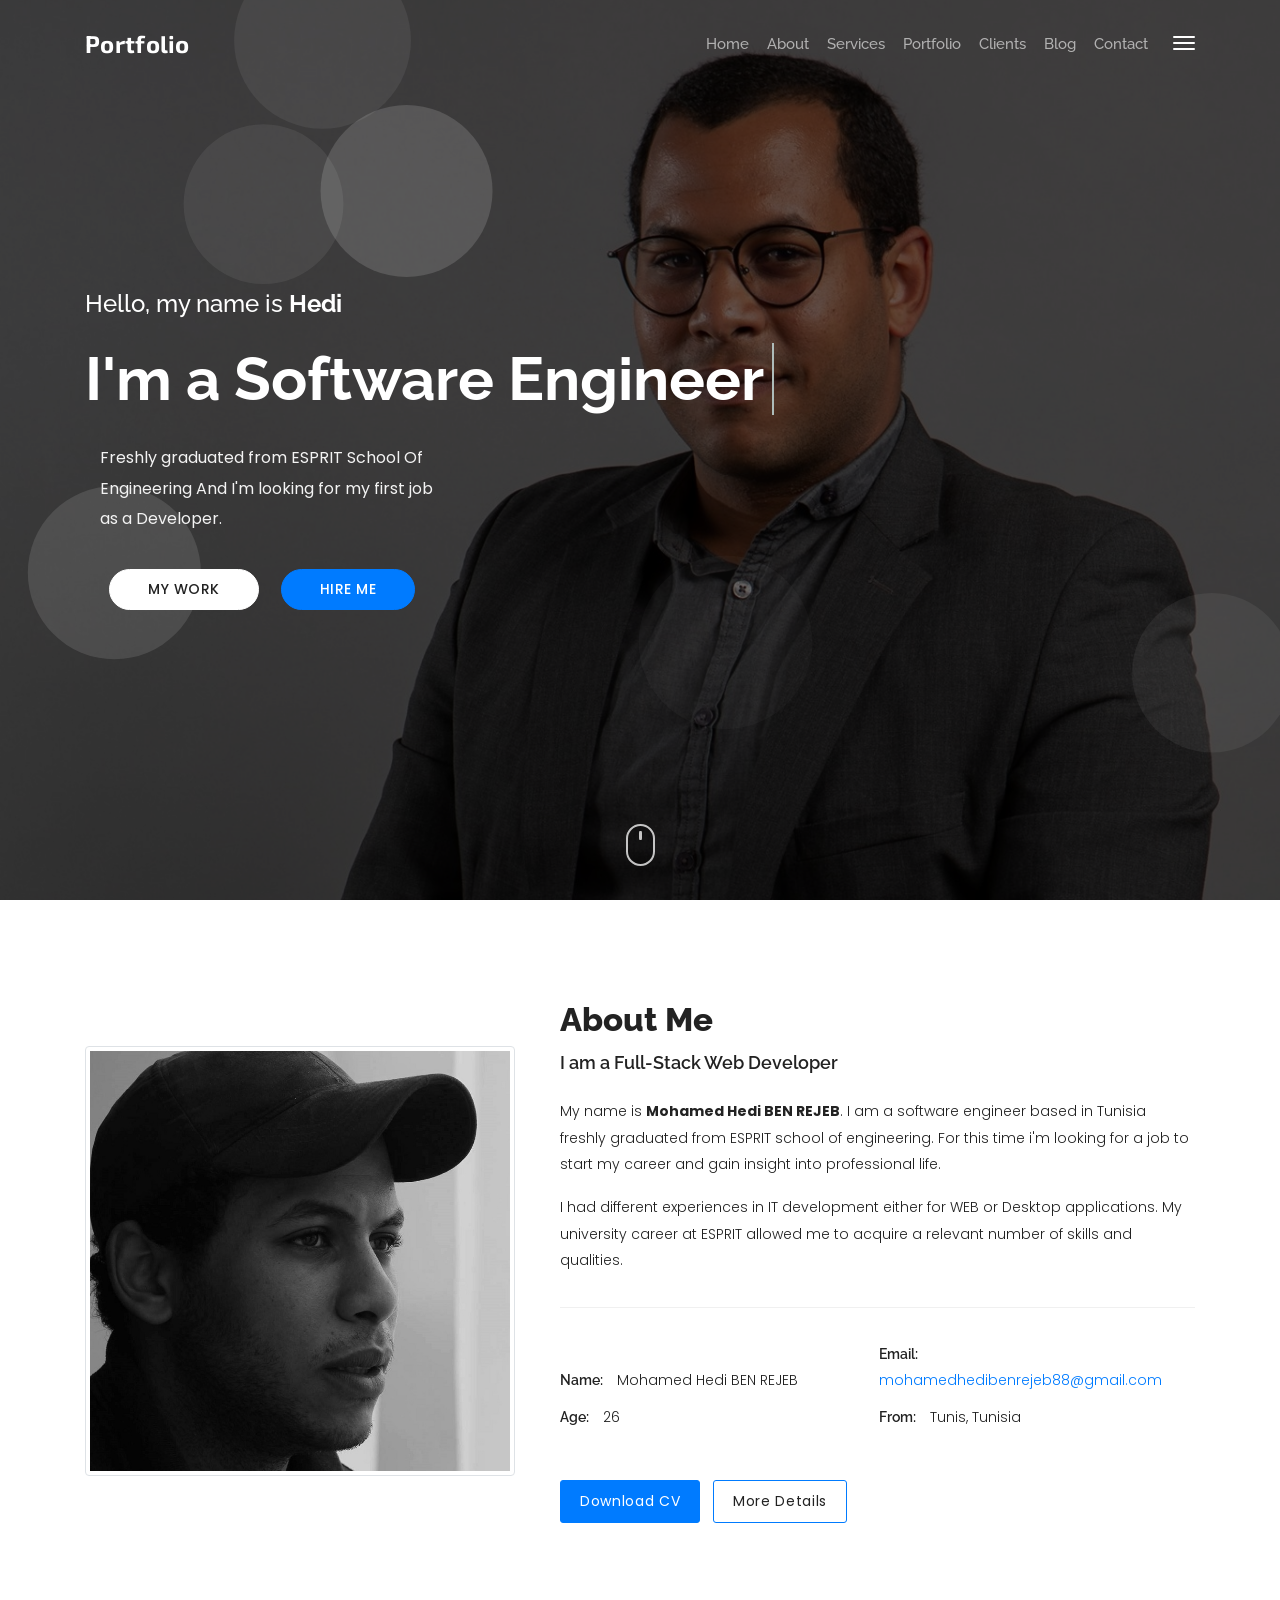
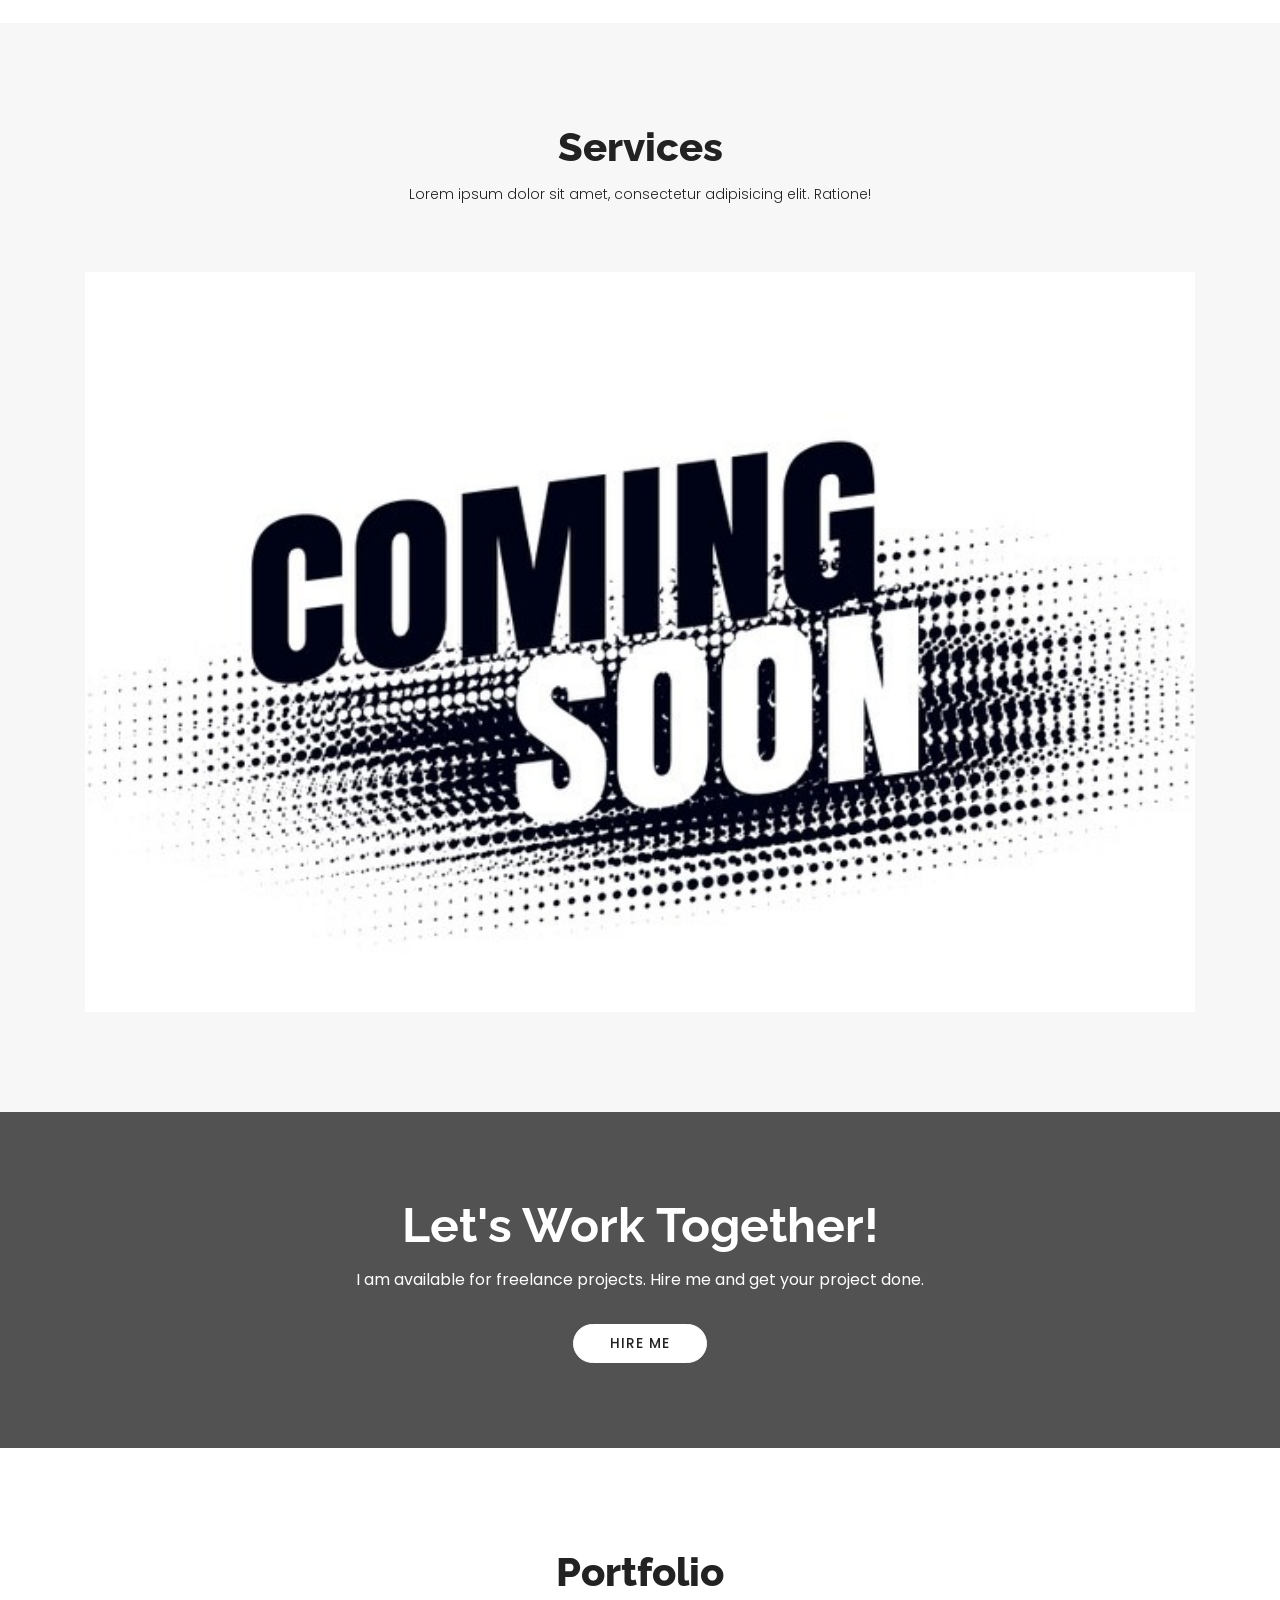
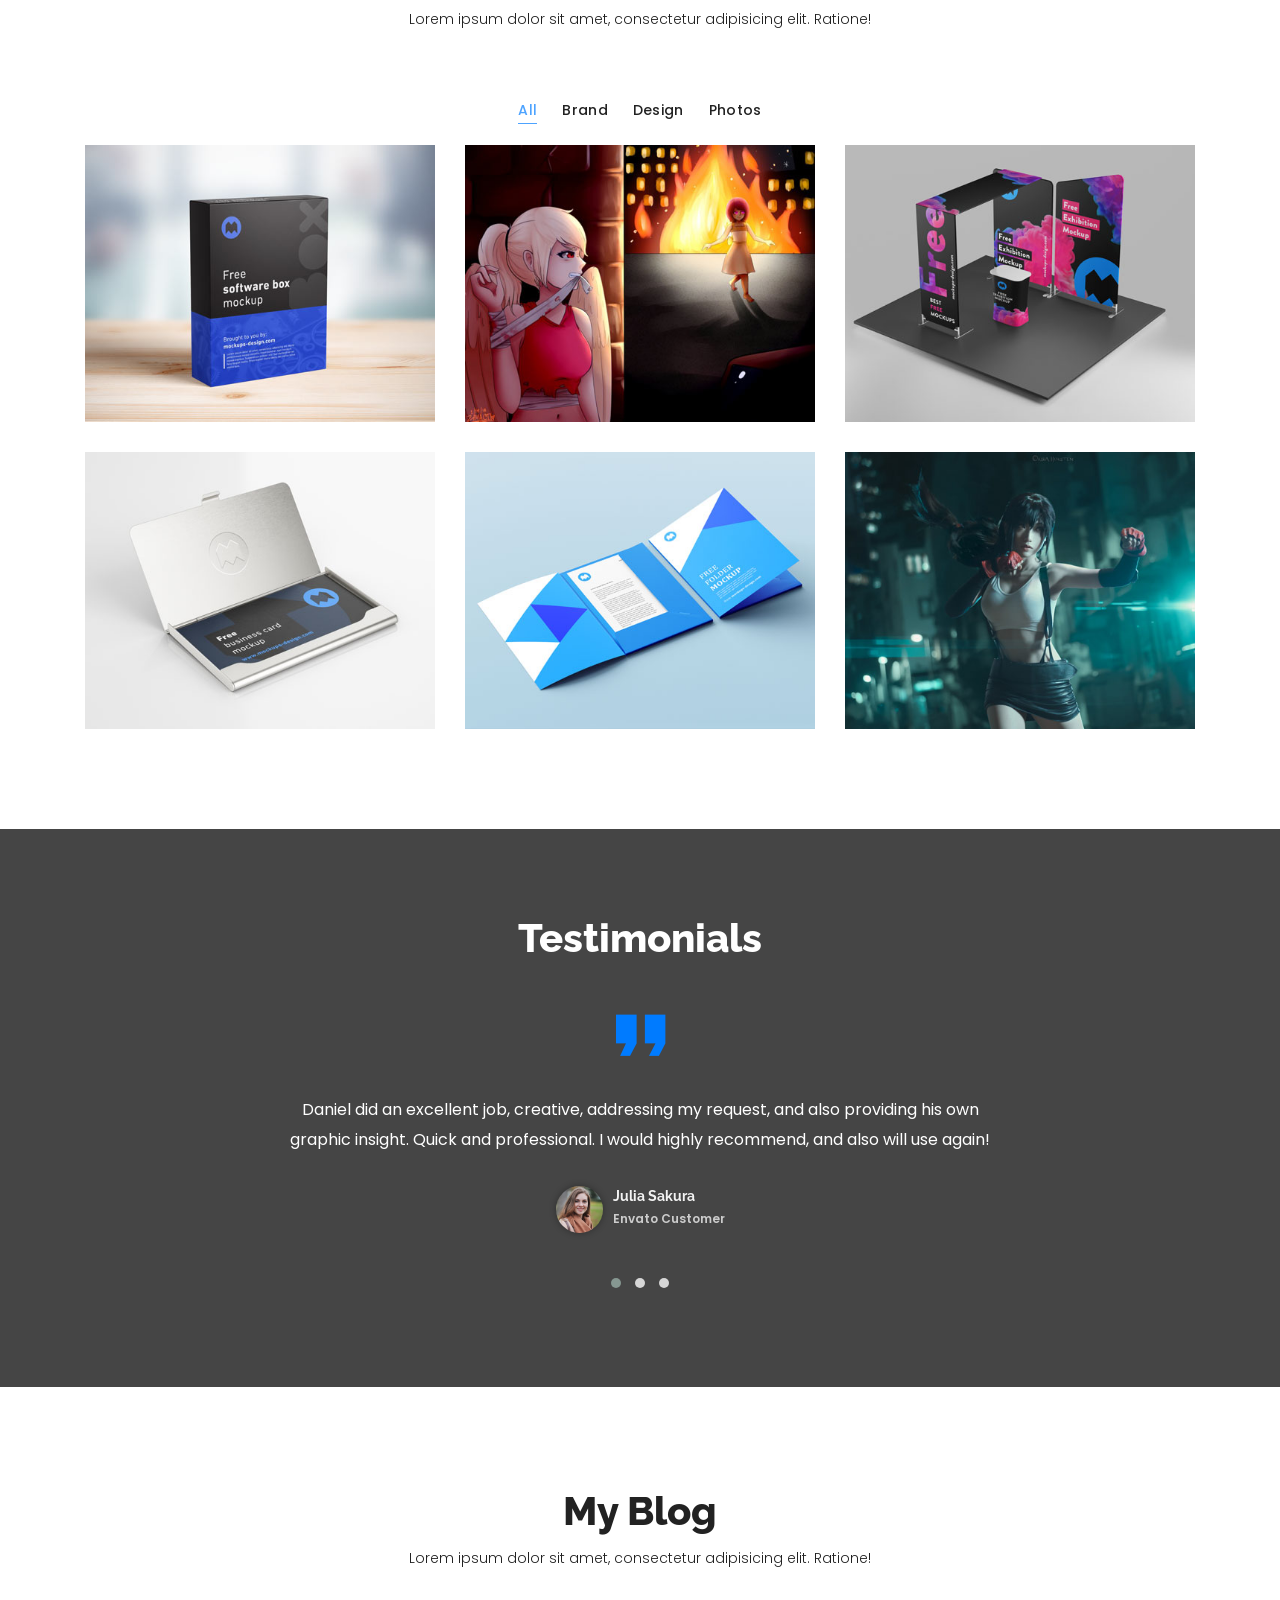
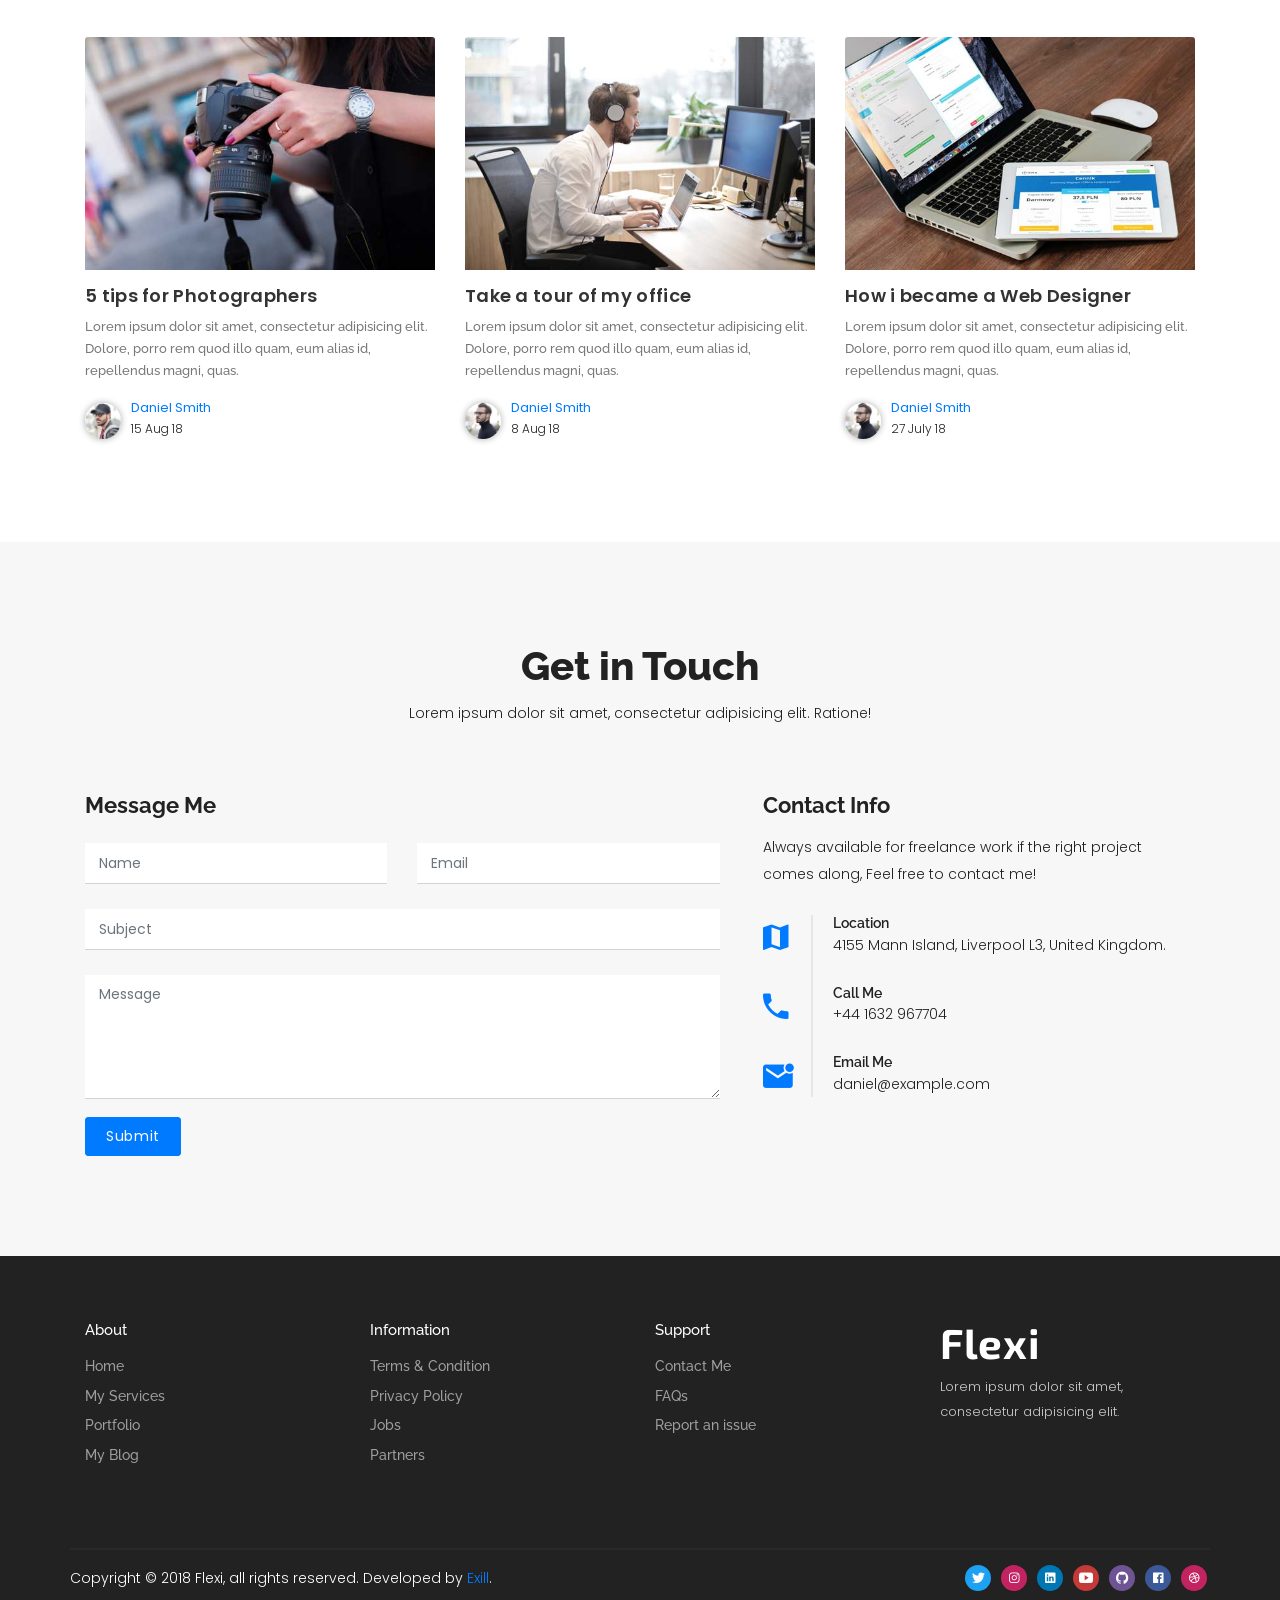
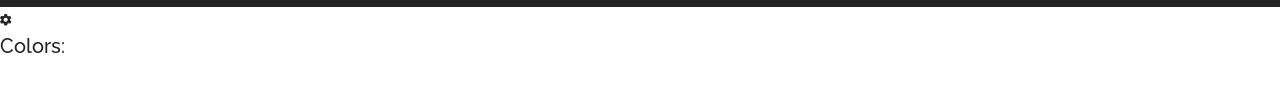
==== commit 4904cec7: "Update index.html" ====
--- a/index.html
+++ b/index.html
@@ -254,7 +254,7 @@
                 </div>
             </div>
             <div class="row">
-                <img class="col-12" src="img/coming-soon-2.png.opdownload" alt="About Picture">
+                <img class="col-12" src="img/comming-soon.jpg" alt="About Picture">
             <!--    <div class="col-12 col-md-6 col-lg-4">
                     <div class="single-service">
                         <i class="icon ion-md-rocket"></i>
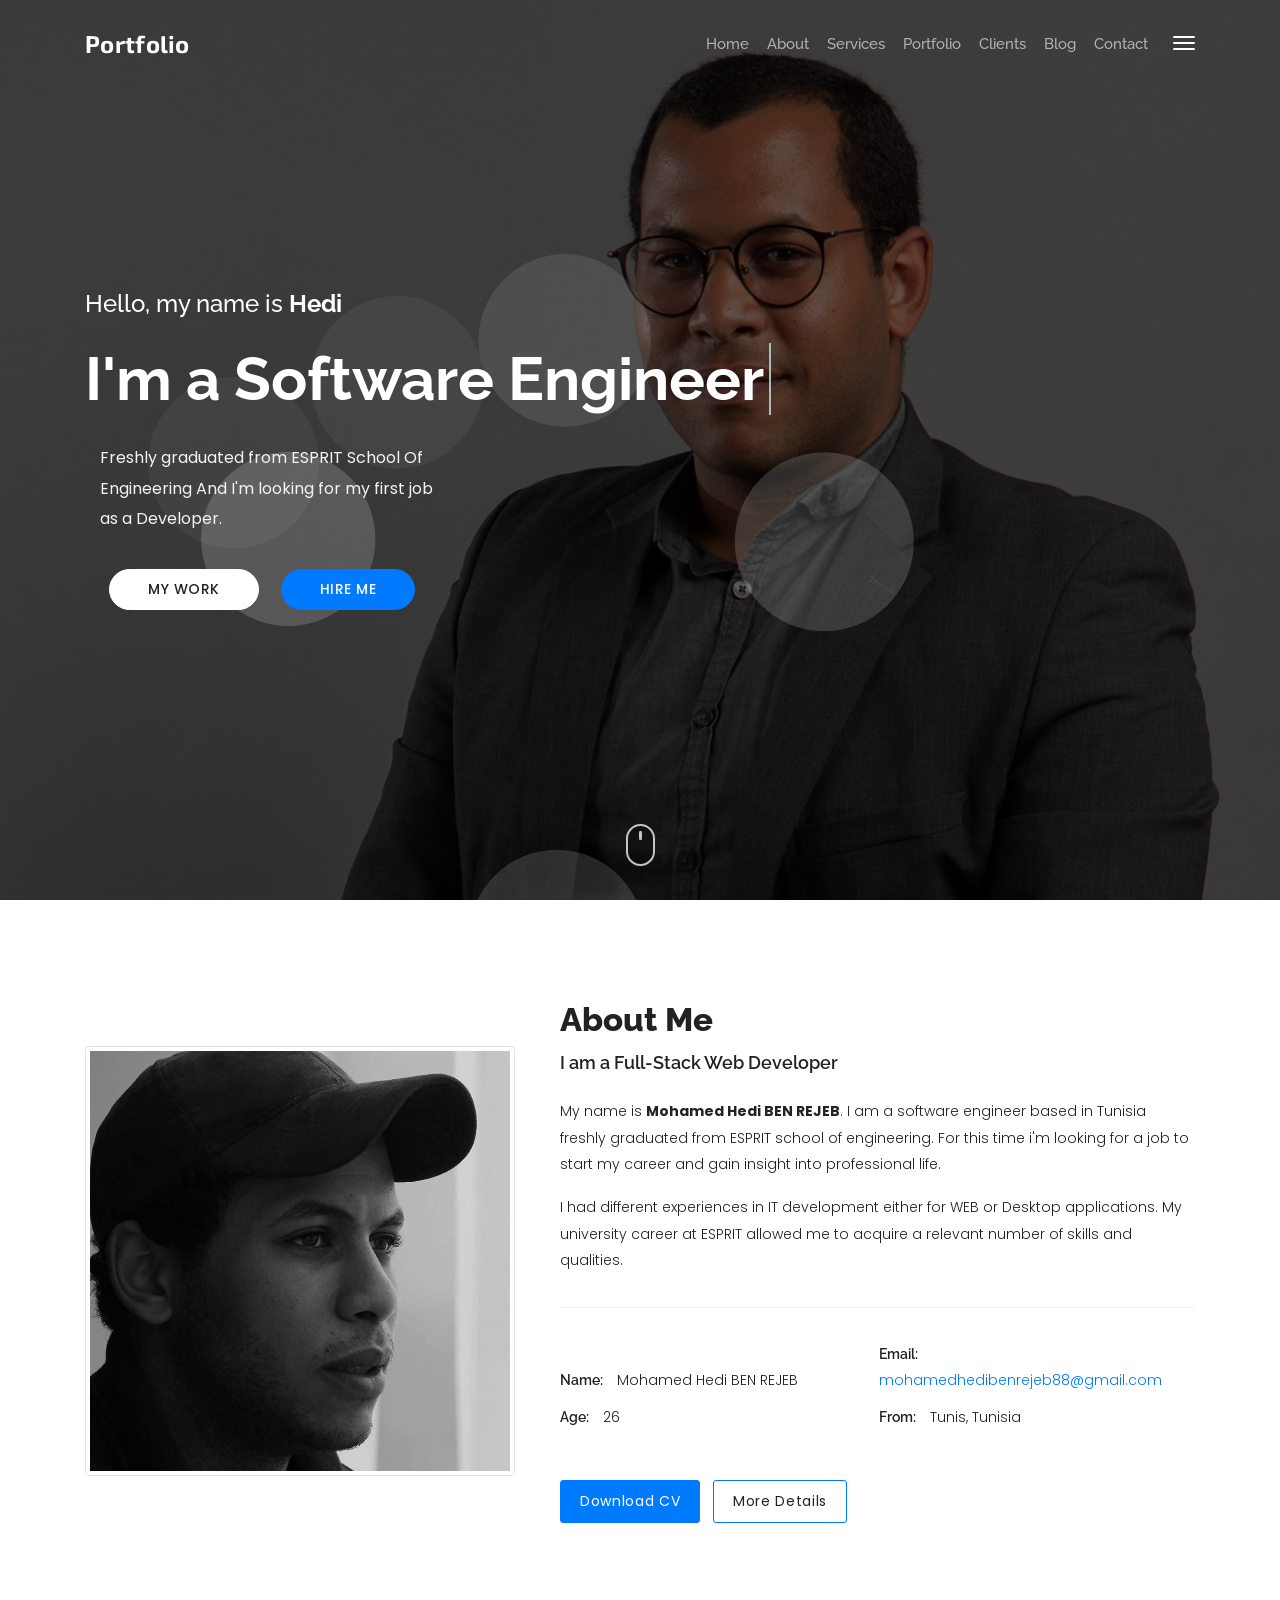
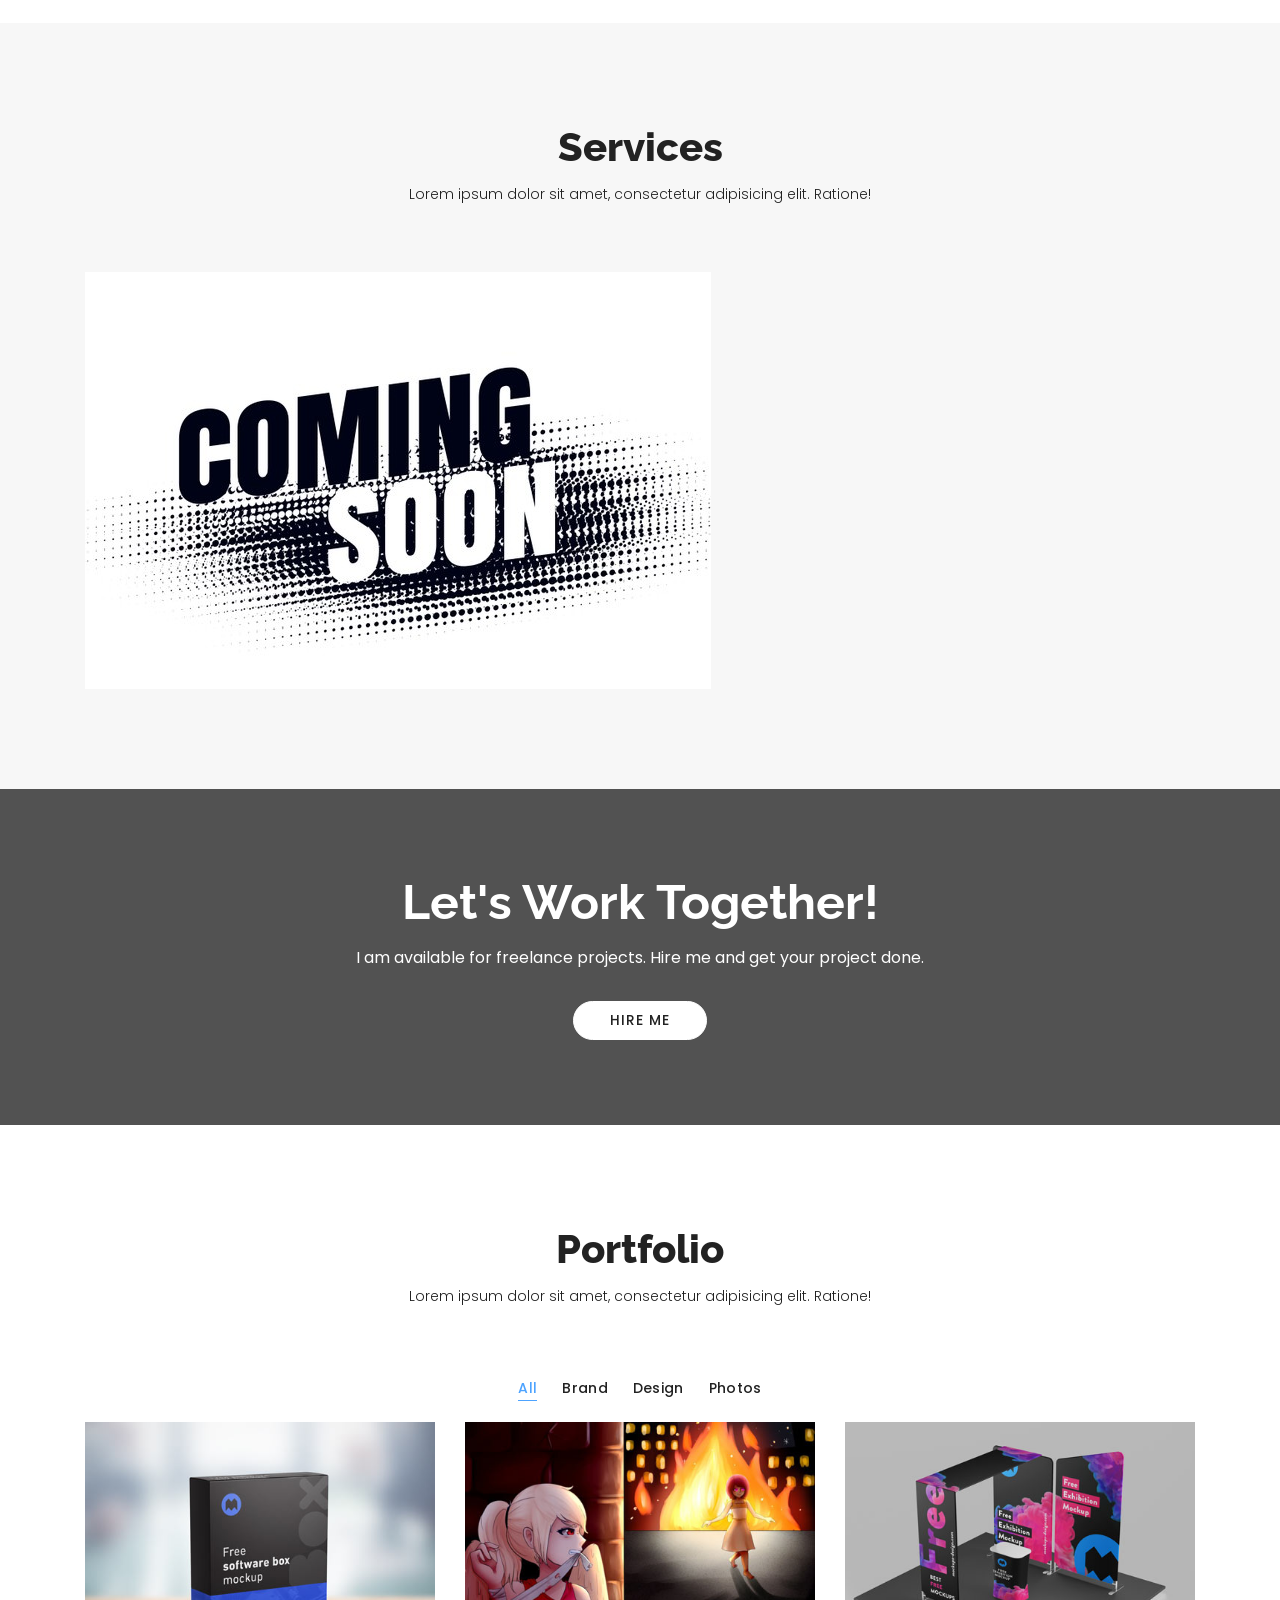
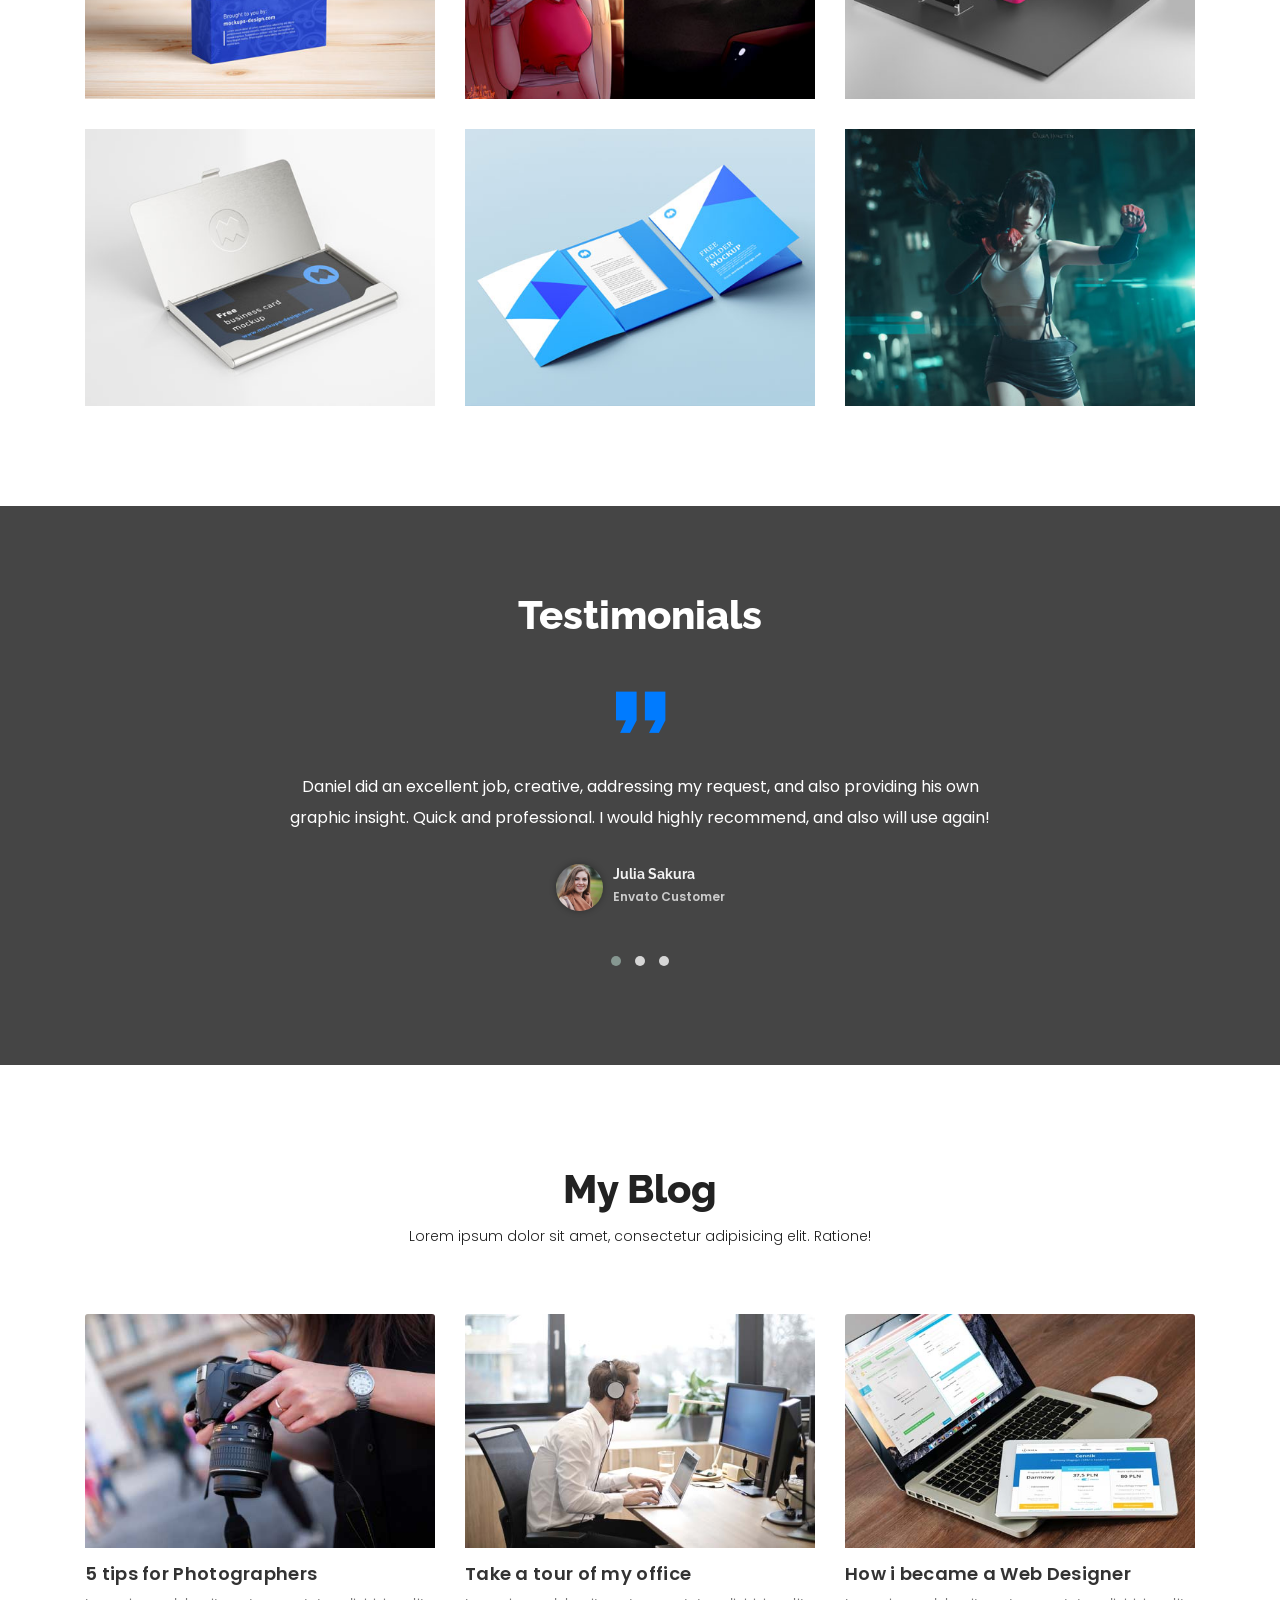
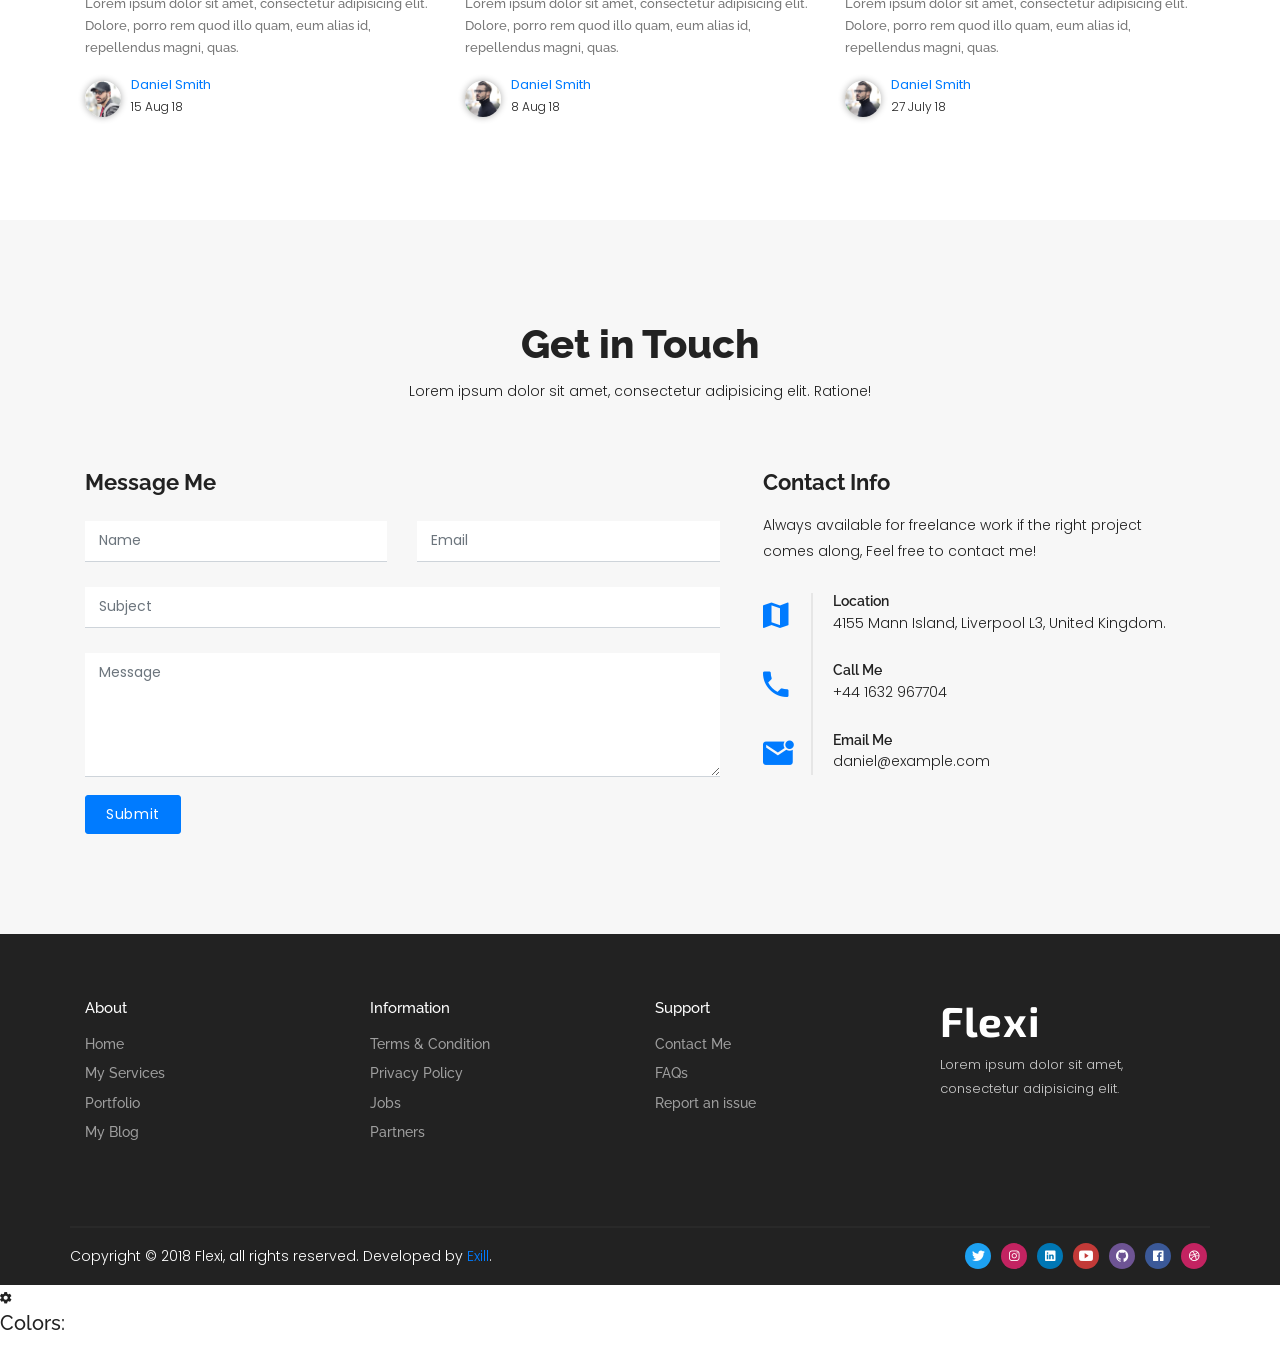
==== commit 88737530: "Update index.html" ====
--- a/index.html
+++ b/index.html
@@ -251,10 +251,11 @@
                         <h2 class="section-title">Services</h2>
                         <p class="section-description">Lorem ipsum dolor sit amet, consectetur adipisicing elit. Ratione!</p>
                     </div>
-                </div>
-            </div>
-            <div class="row">
-                <img class="col-12" src="img/comming-soon.jpg" alt="About Picture">
+                    <img src="img/comming-soon.jpg" alt="About Picture">
+                </div>
+            </div>
+            <div class="row">
+               
             <!--    <div class="col-12 col-md-6 col-lg-4">
                     <div class="single-service">
                         <i class="icon ion-md-rocket"></i>
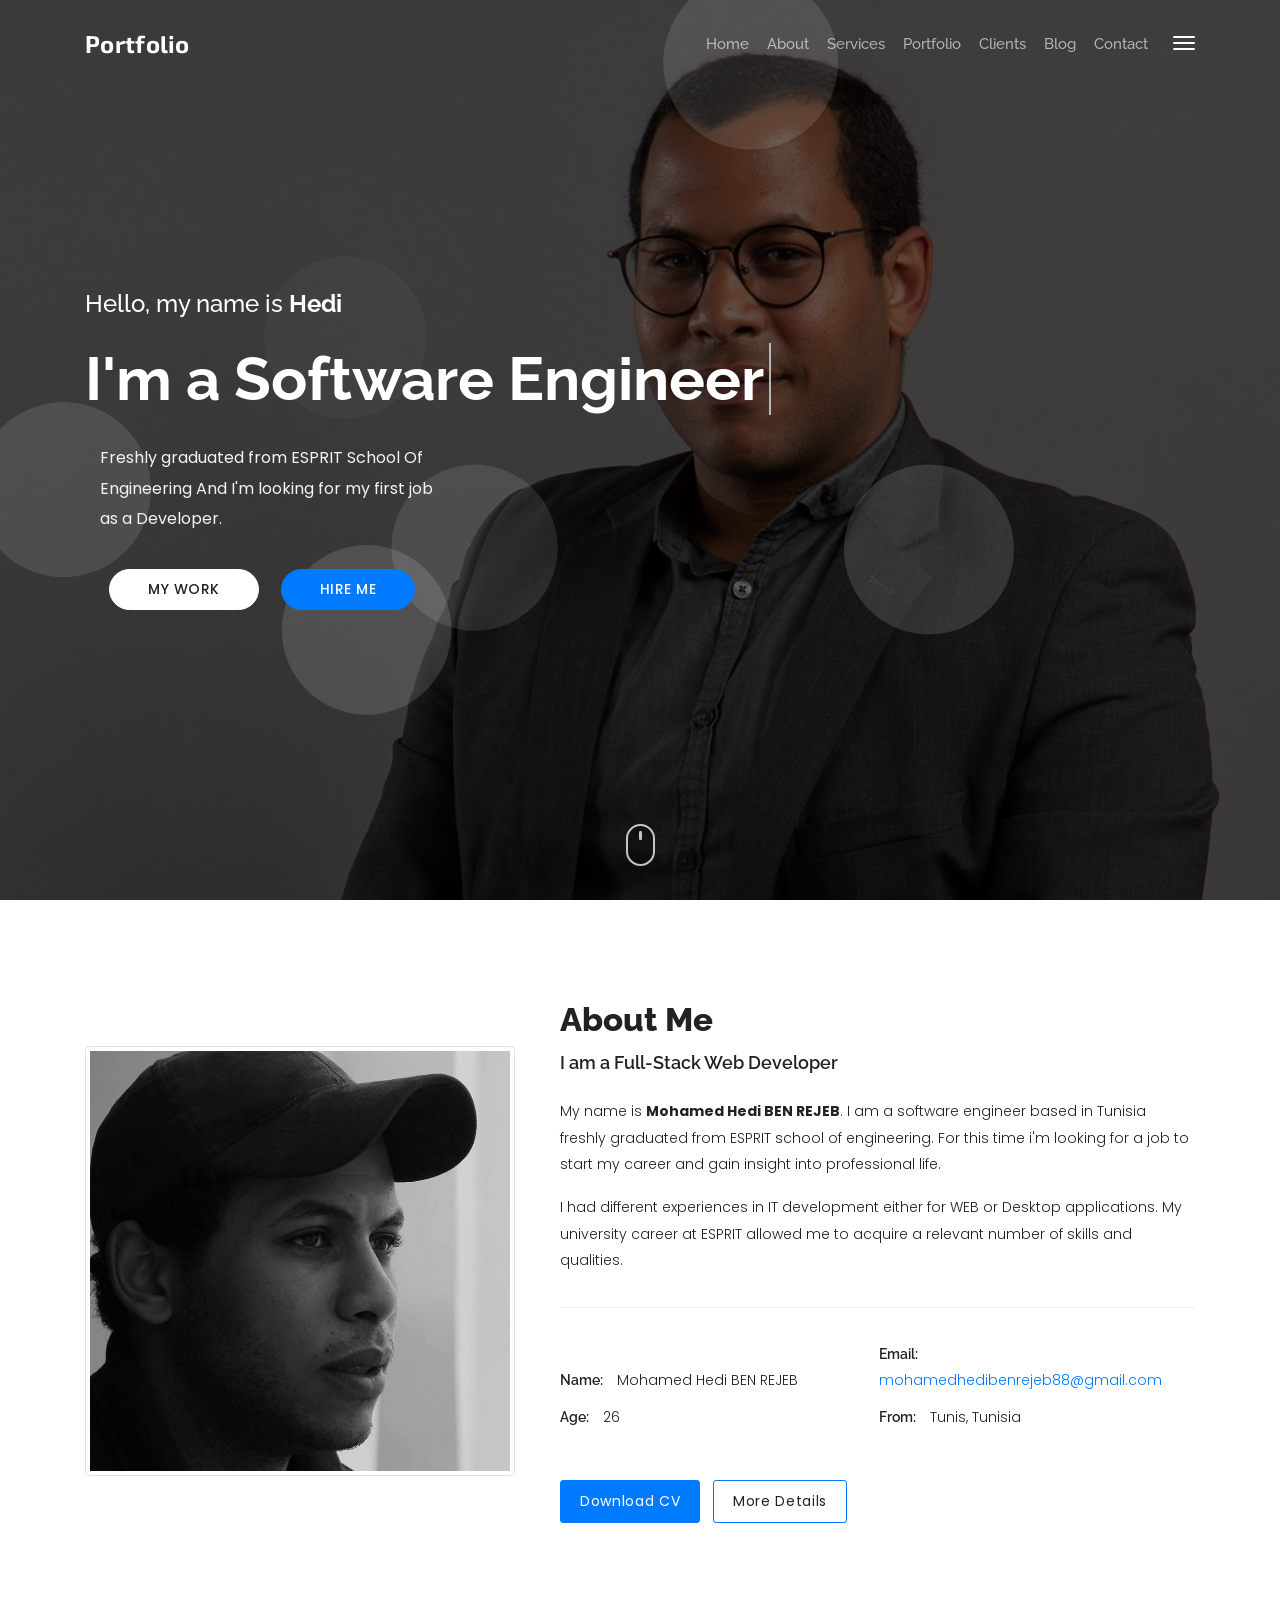
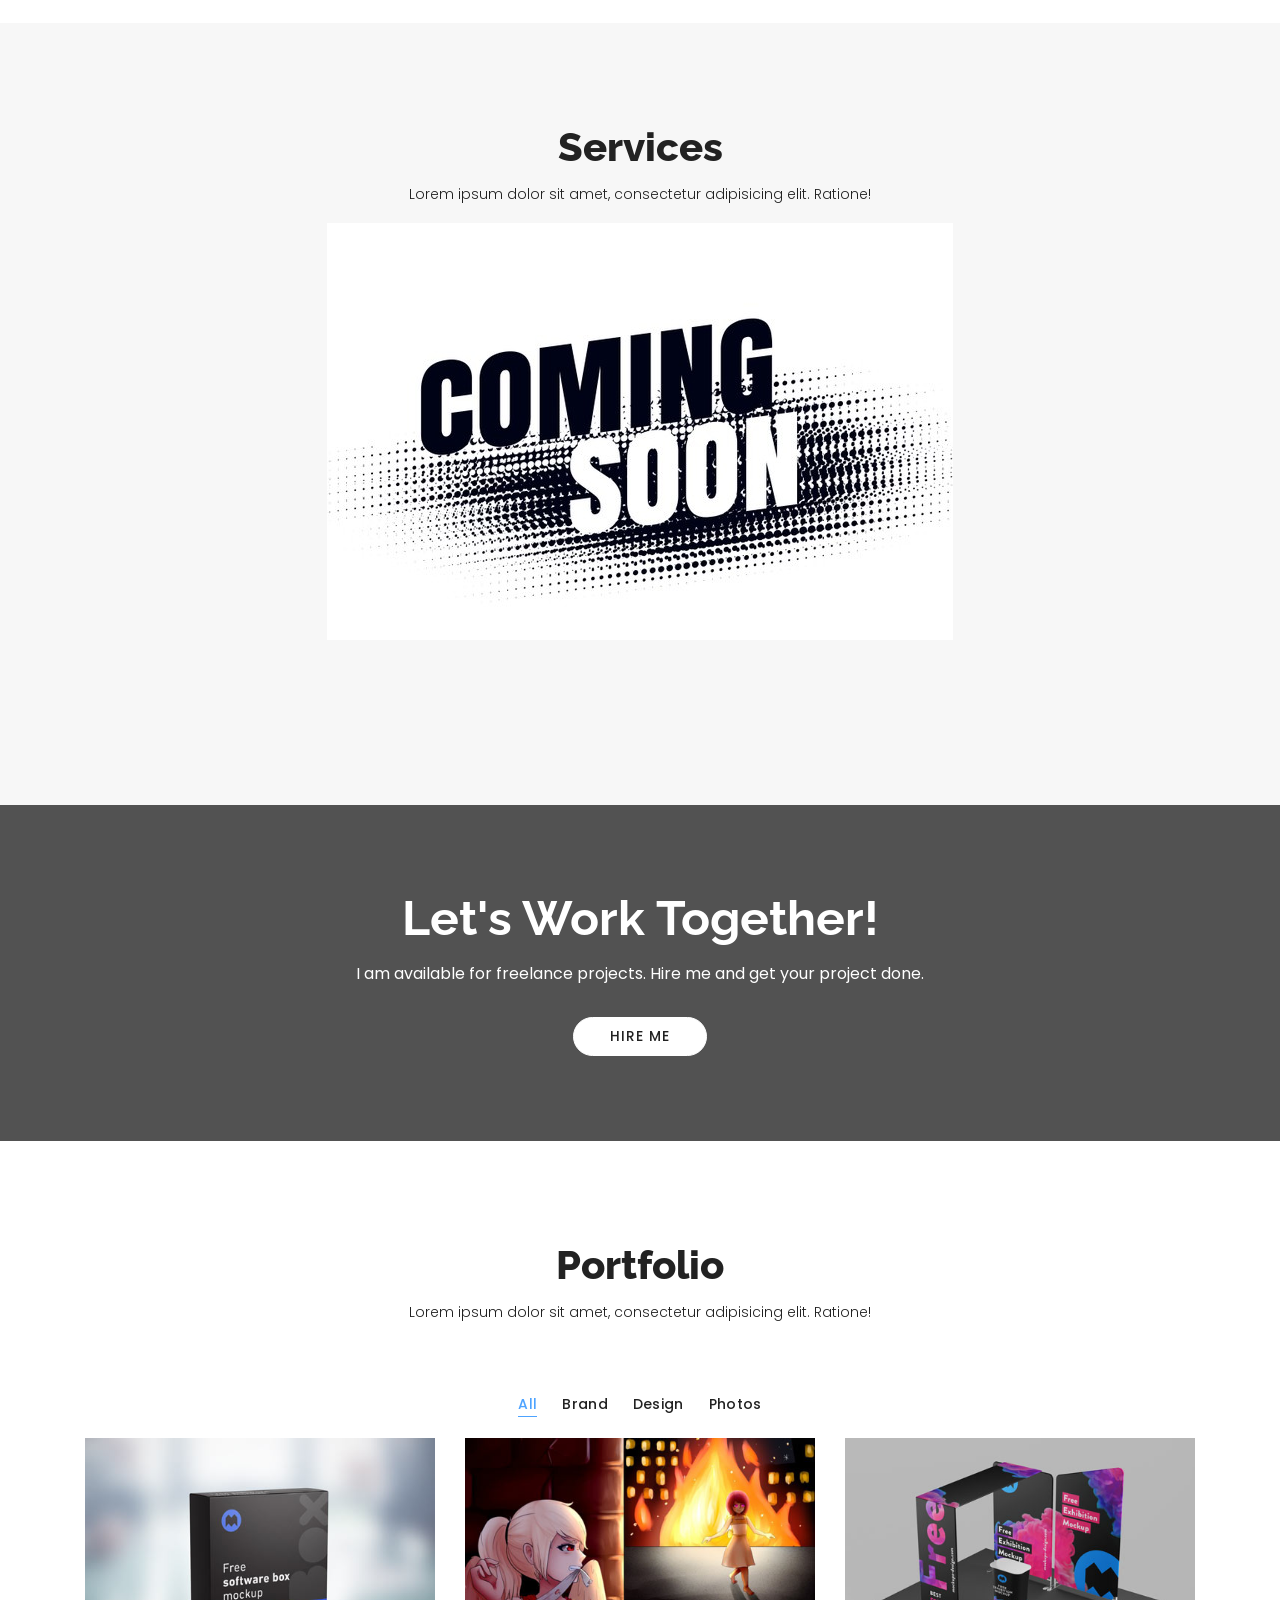
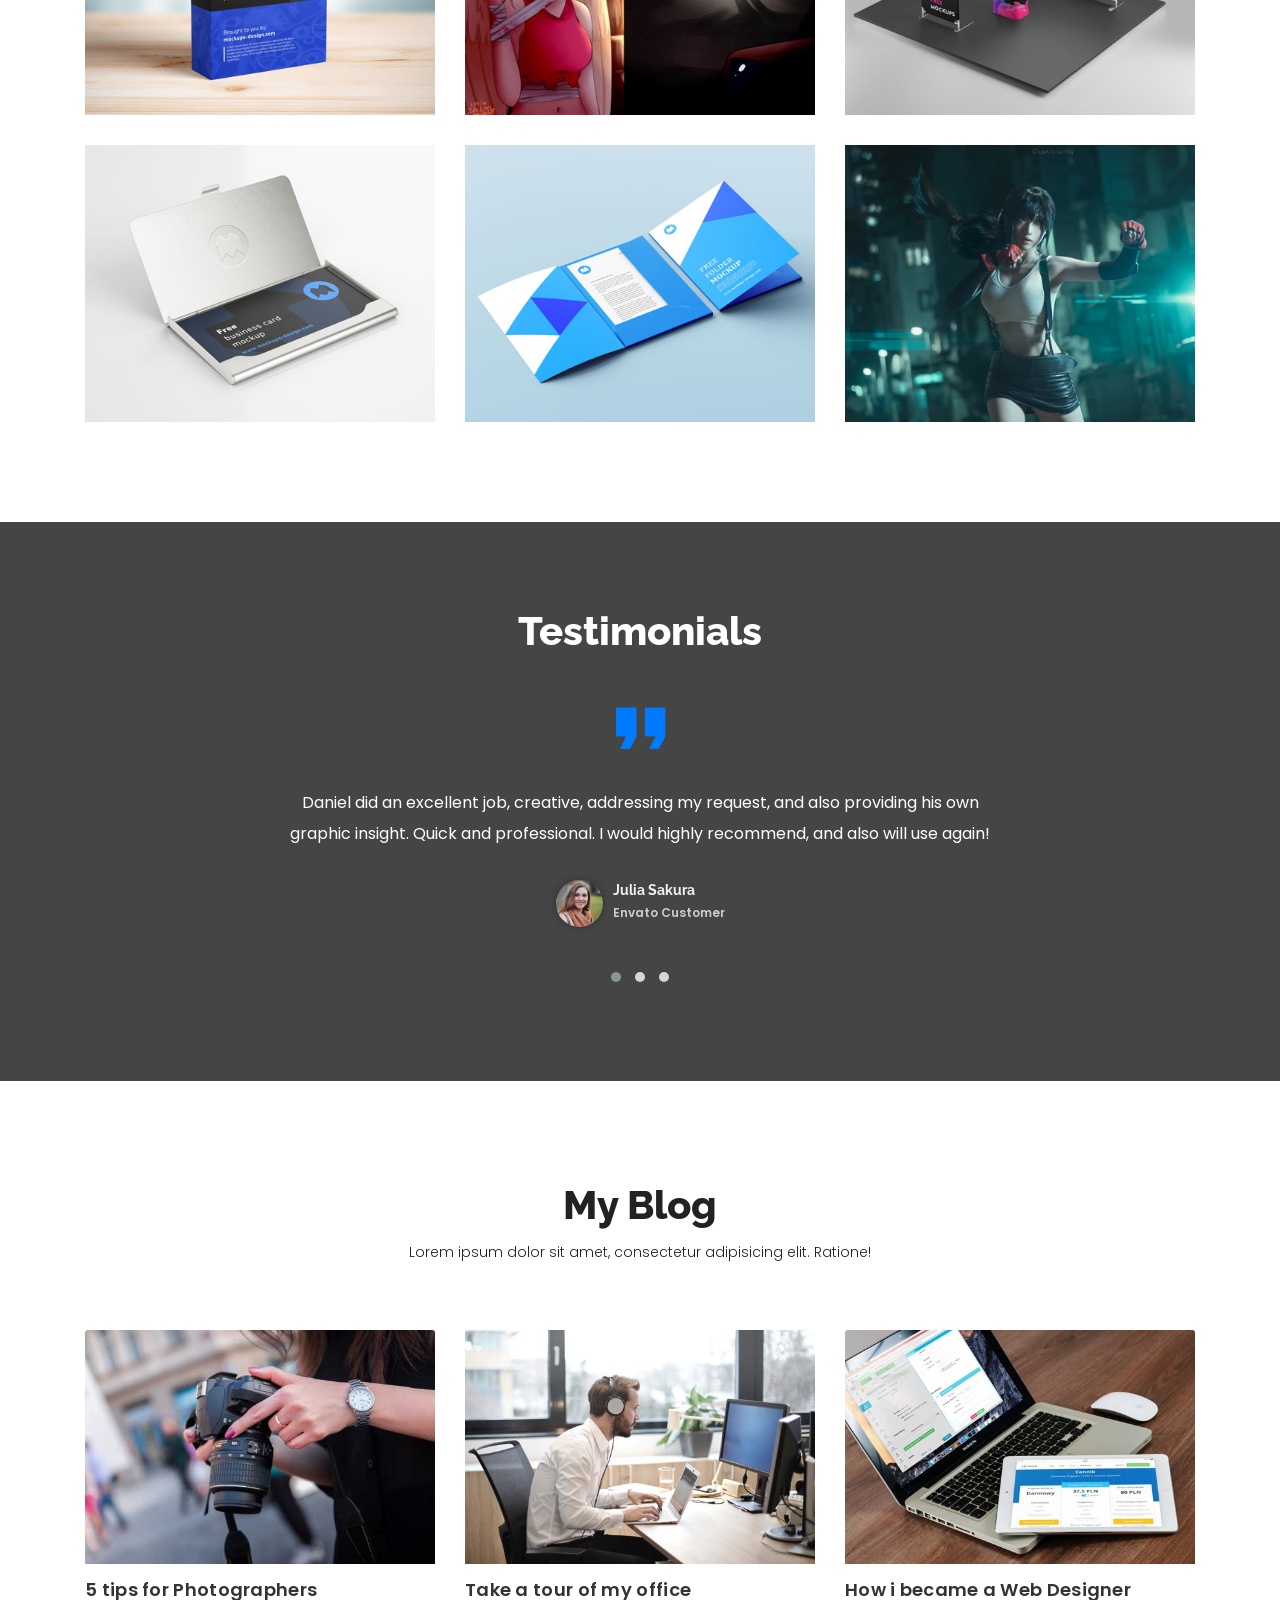
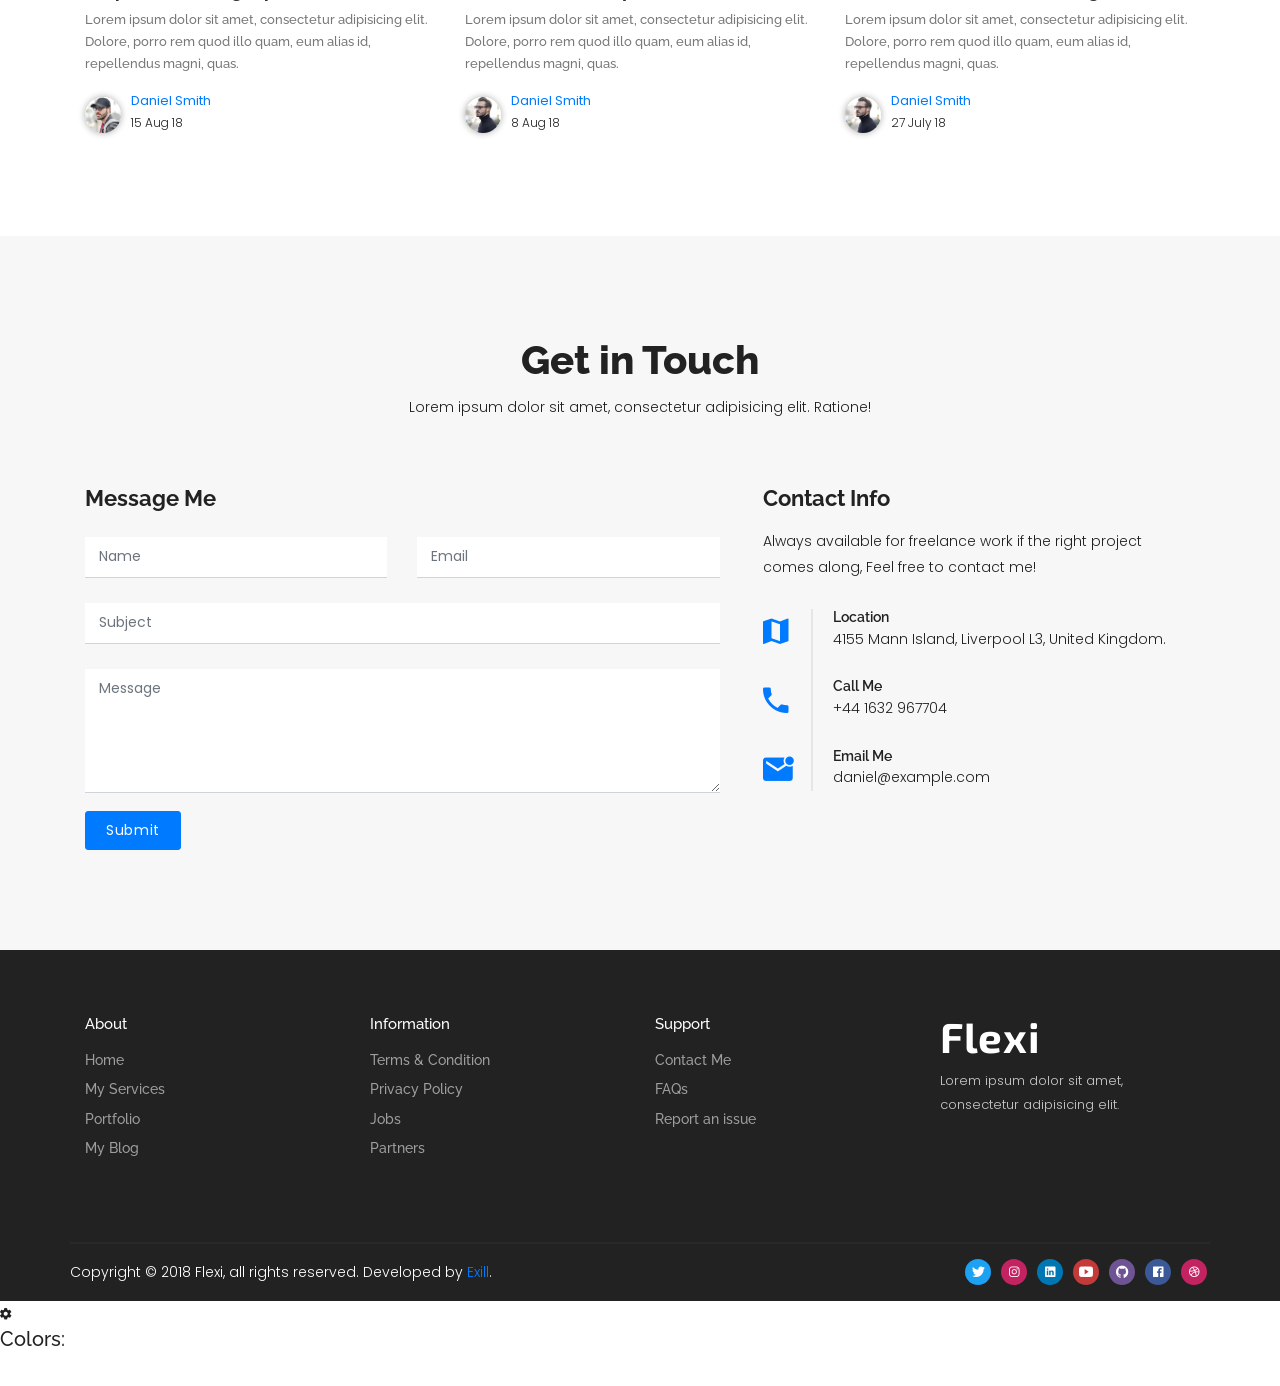
==== commit 2dc97645: "Update index.html" ====
--- a/index.html
+++ b/index.html
@@ -250,8 +250,8 @@
                     <div class="section-heading">
                         <h2 class="section-title">Services</h2>
                         <p class="section-description">Lorem ipsum dolor sit amet, consectetur adipisicing elit. Ratione!</p>
-                    </div>
-                    <img src="img/comming-soon.jpg" alt="About Picture">
+                        <img src="img/comming-soon.jpg" alt="About Picture">
+                    </div>
                 </div>
             </div>
             <div class="row">
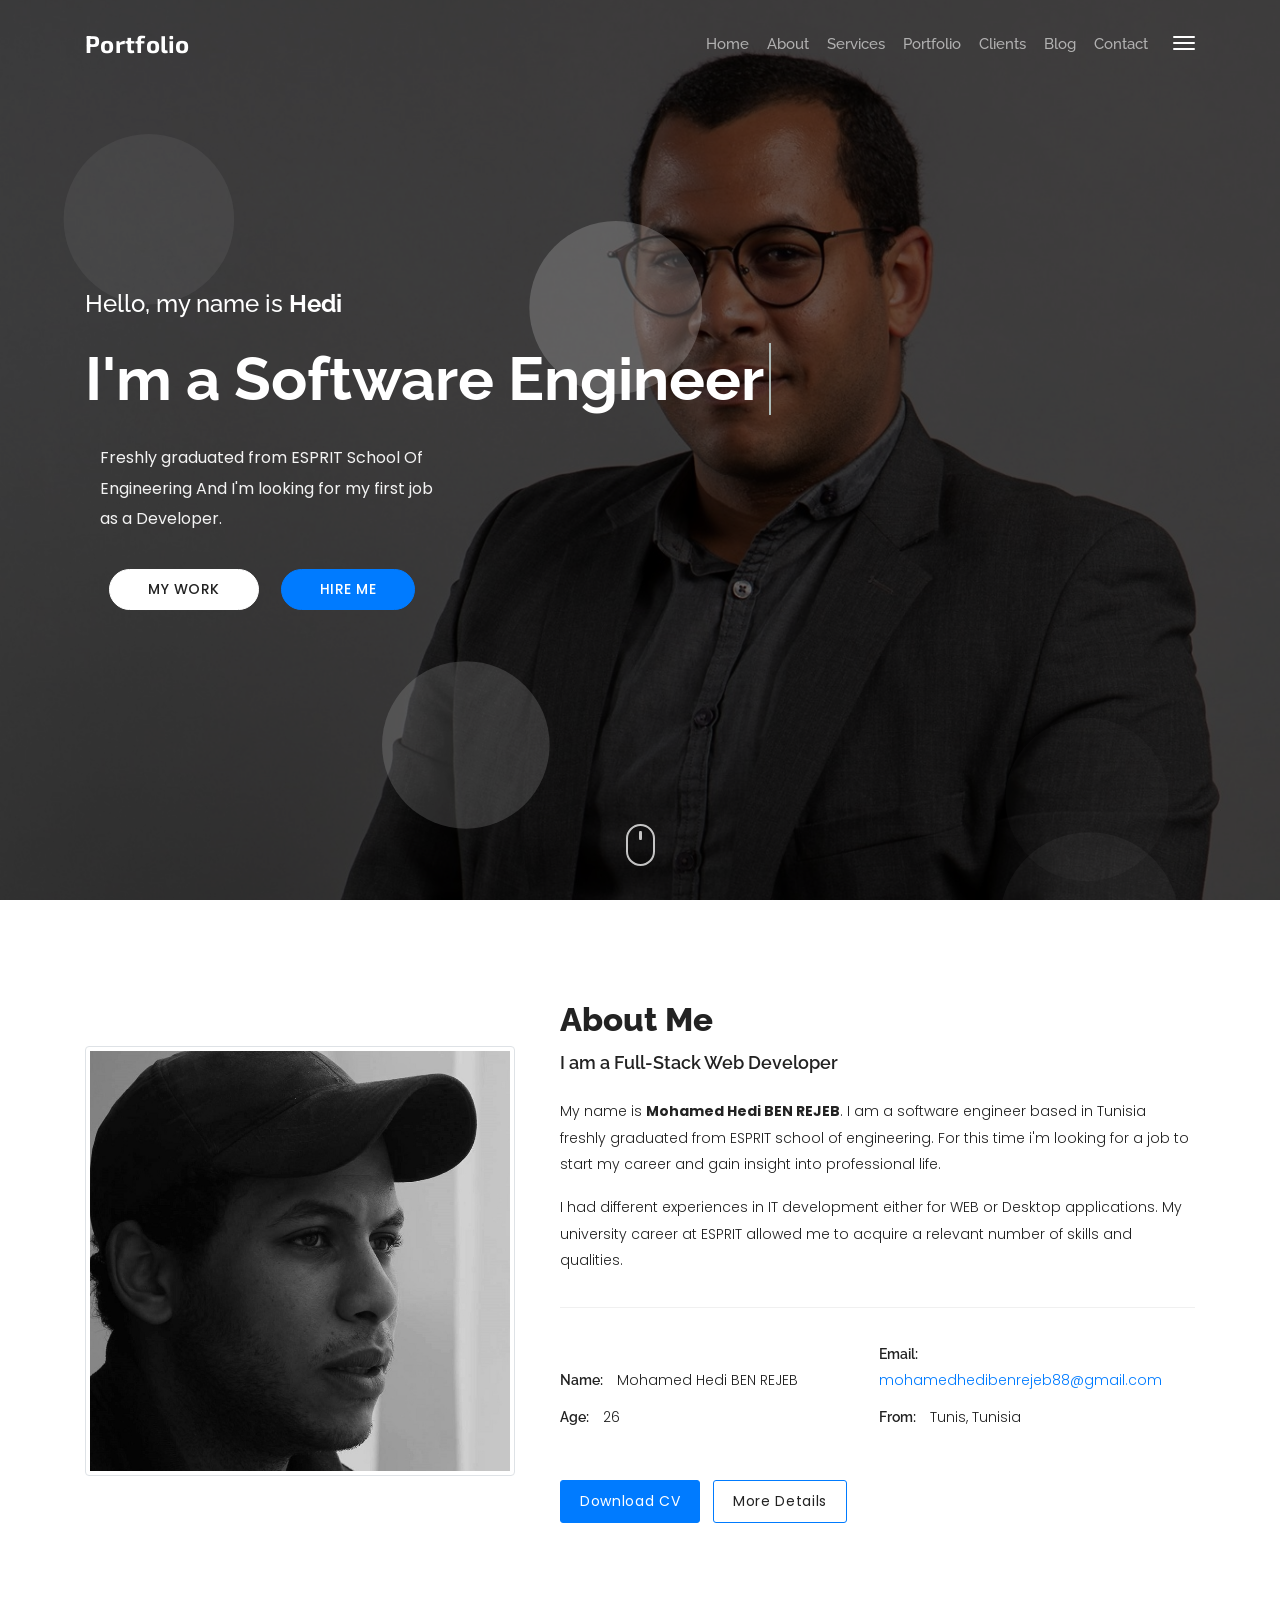
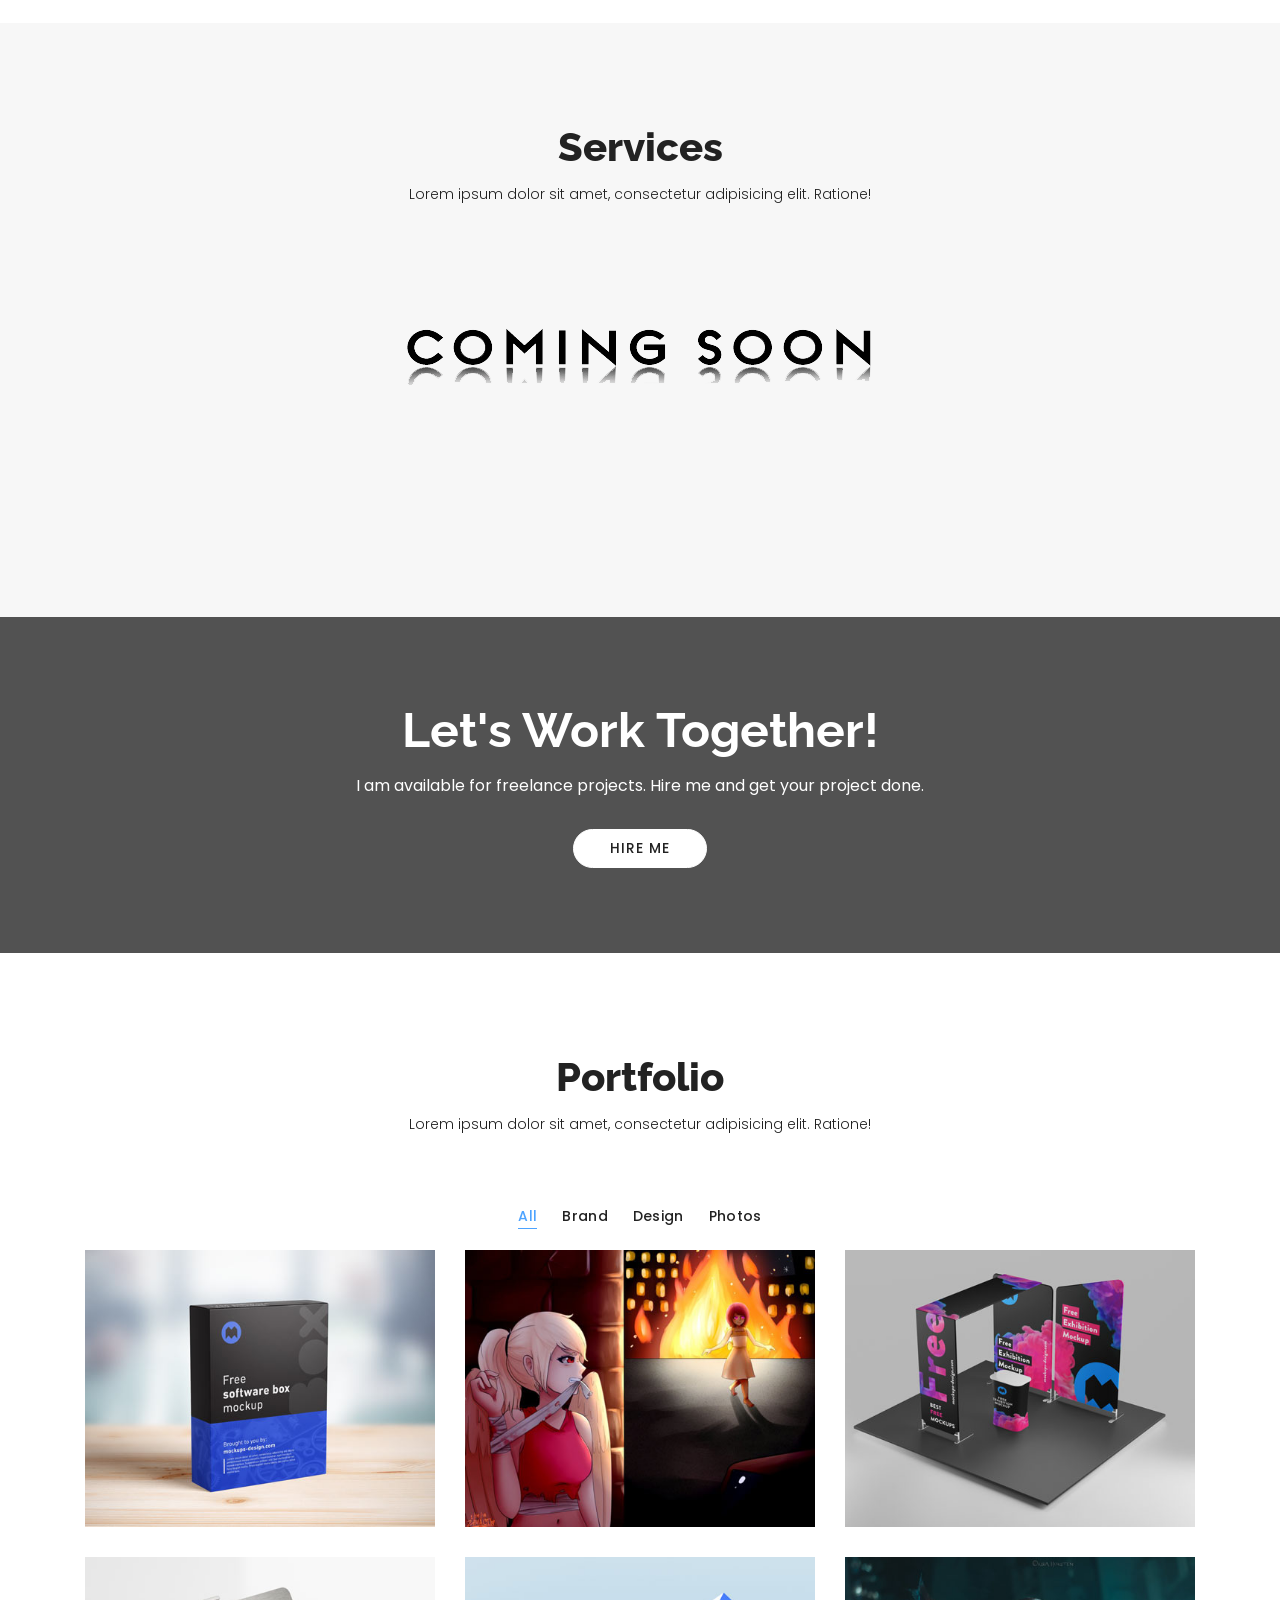
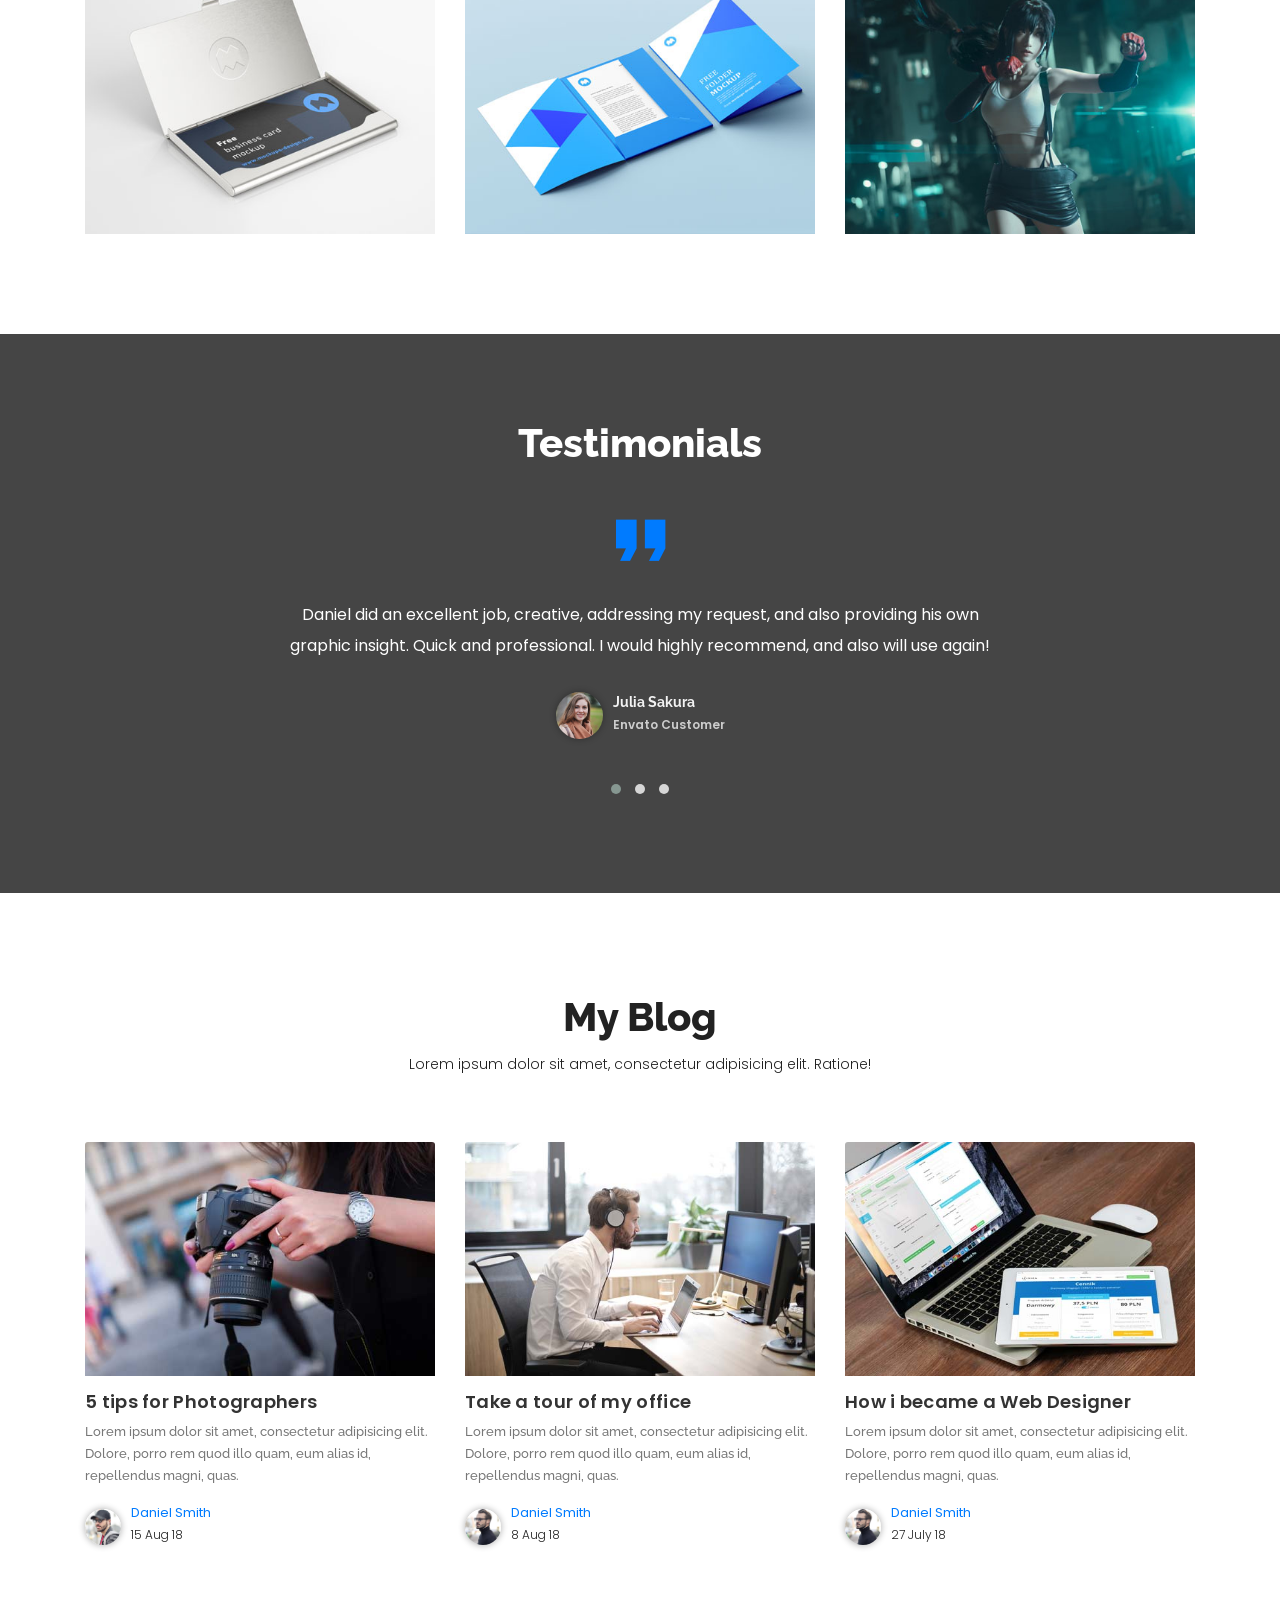
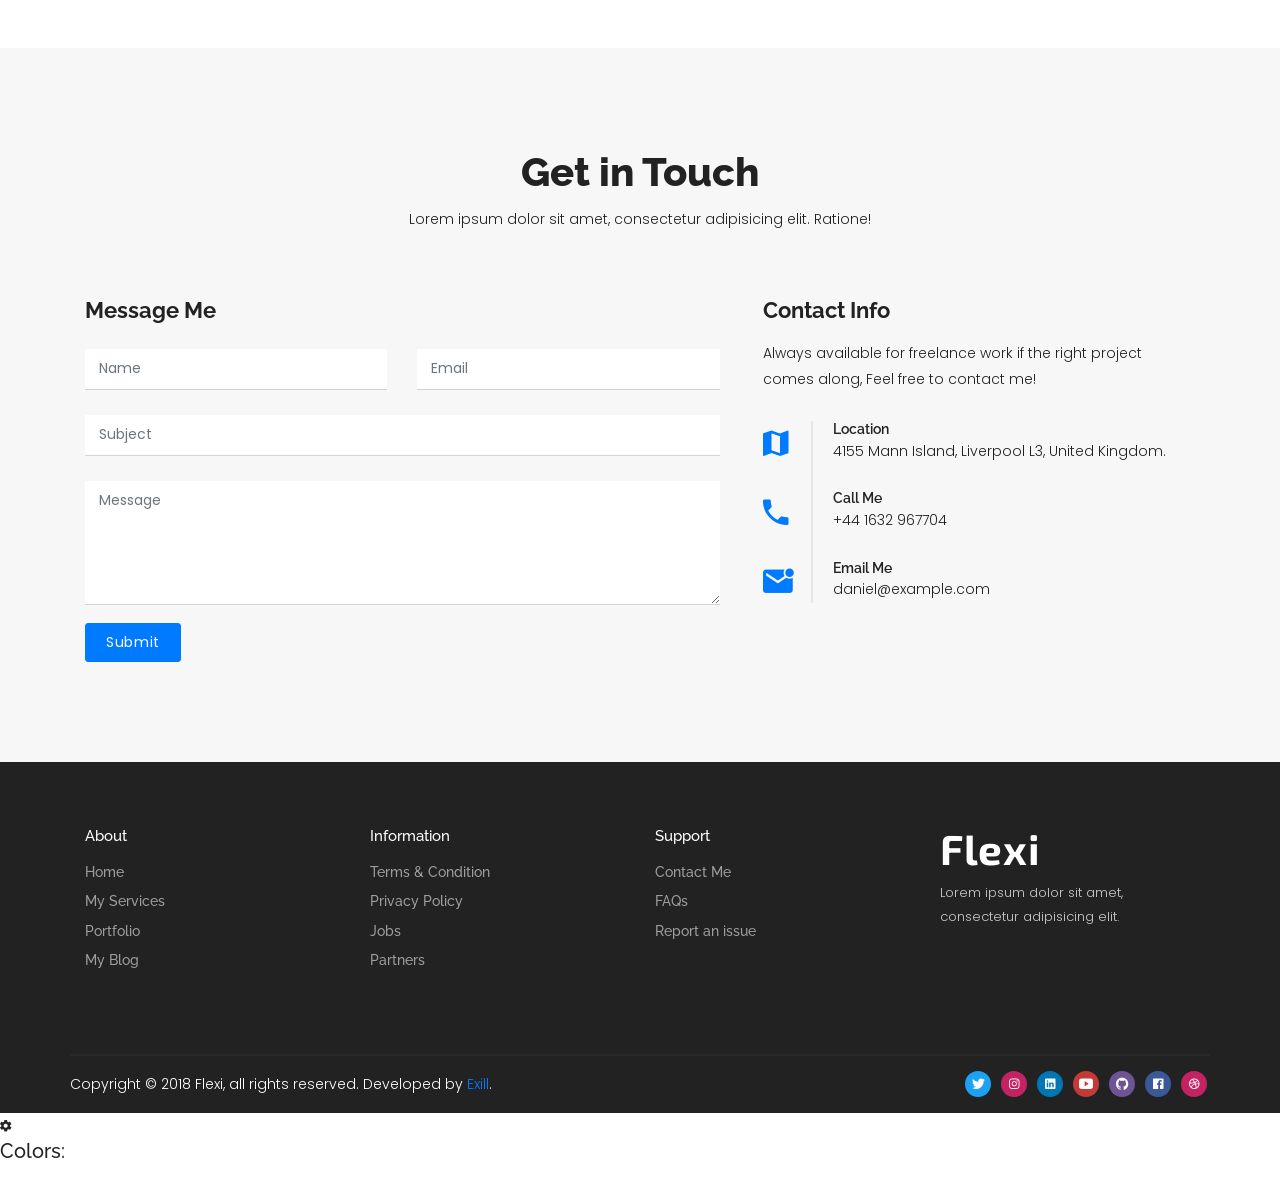
==== commit 67d6b514: "Update index.html" ====
--- a/index.html
+++ b/index.html
@@ -250,7 +250,7 @@
                     <div class="section-heading">
                         <h2 class="section-title">Services</h2>
                         <p class="section-description">Lorem ipsum dolor sit amet, consectetur adipisicing elit. Ratione!</p>
-                        <img src="img/comming-soon.jpg" alt="About Picture">
+                        <img src="img/coming-soon-2.png.opdownload" alt="About Picture">
                     </div>
                 </div>
             </div>
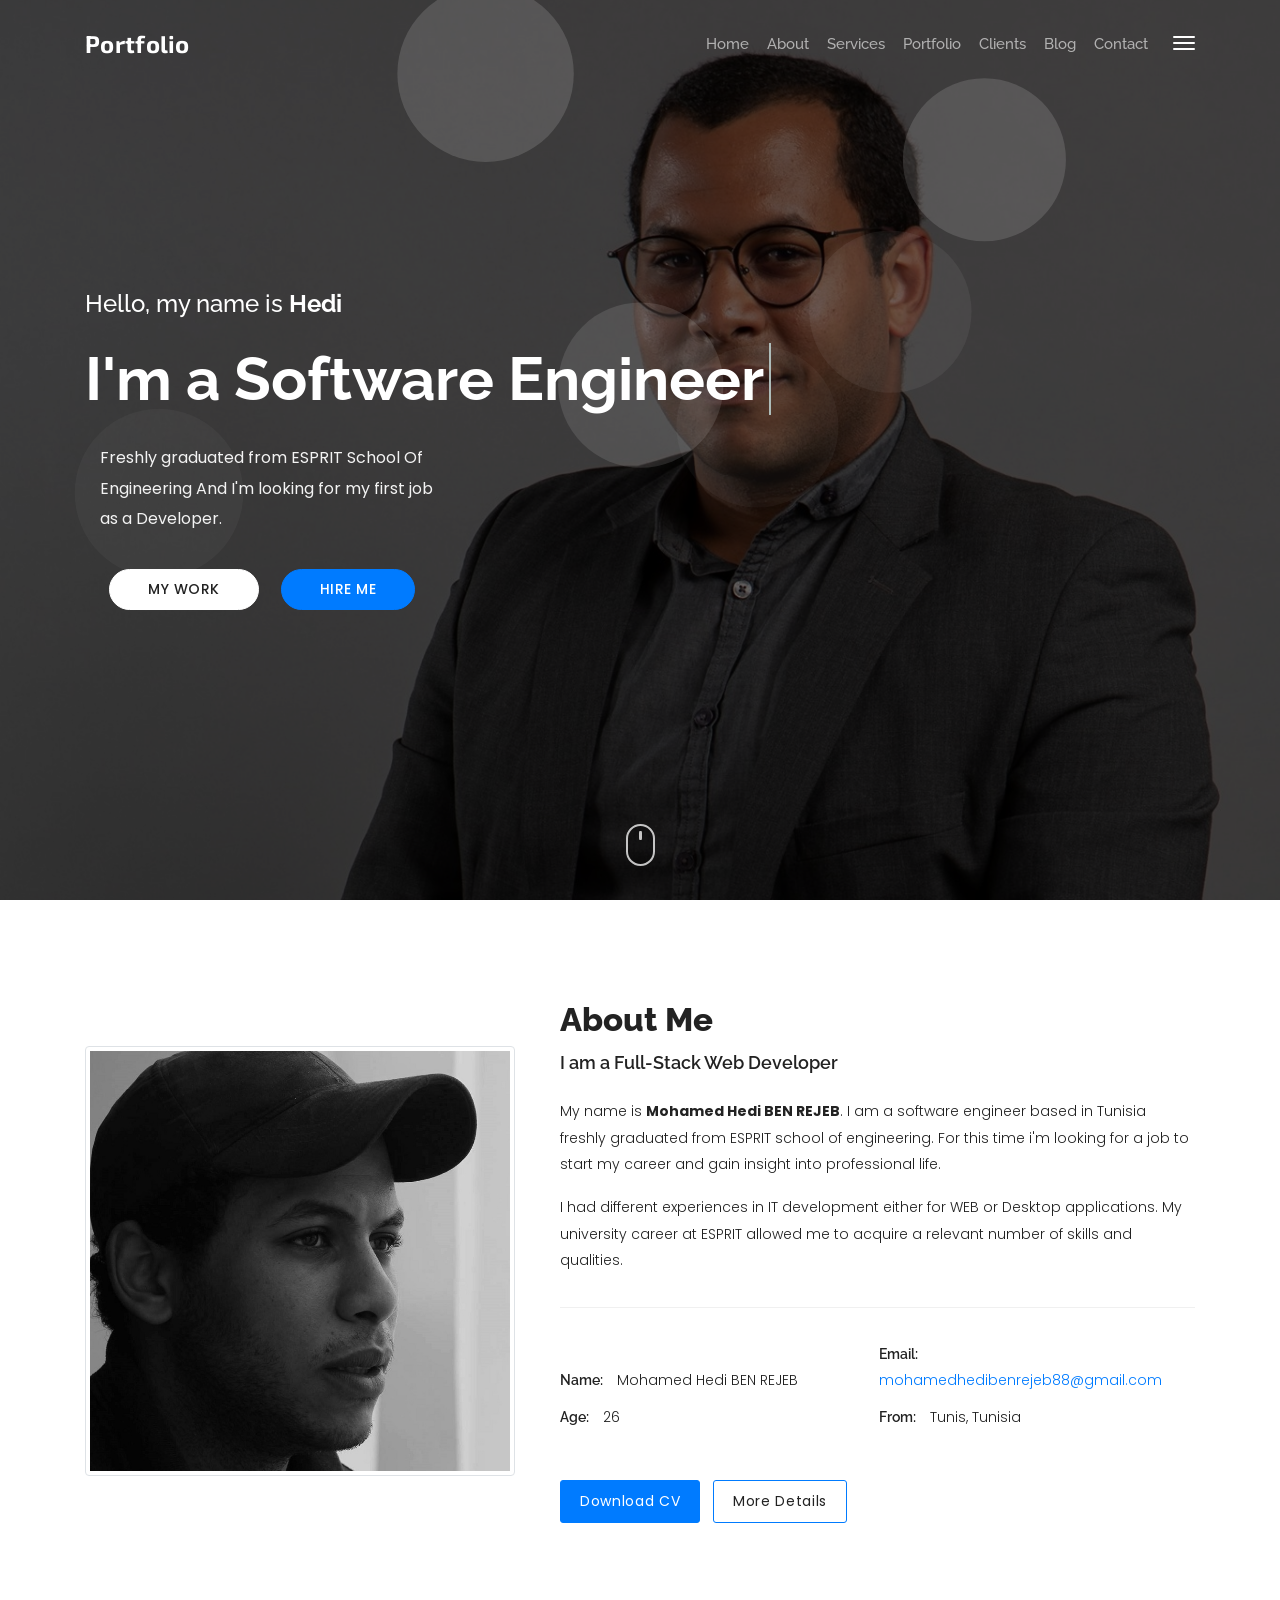
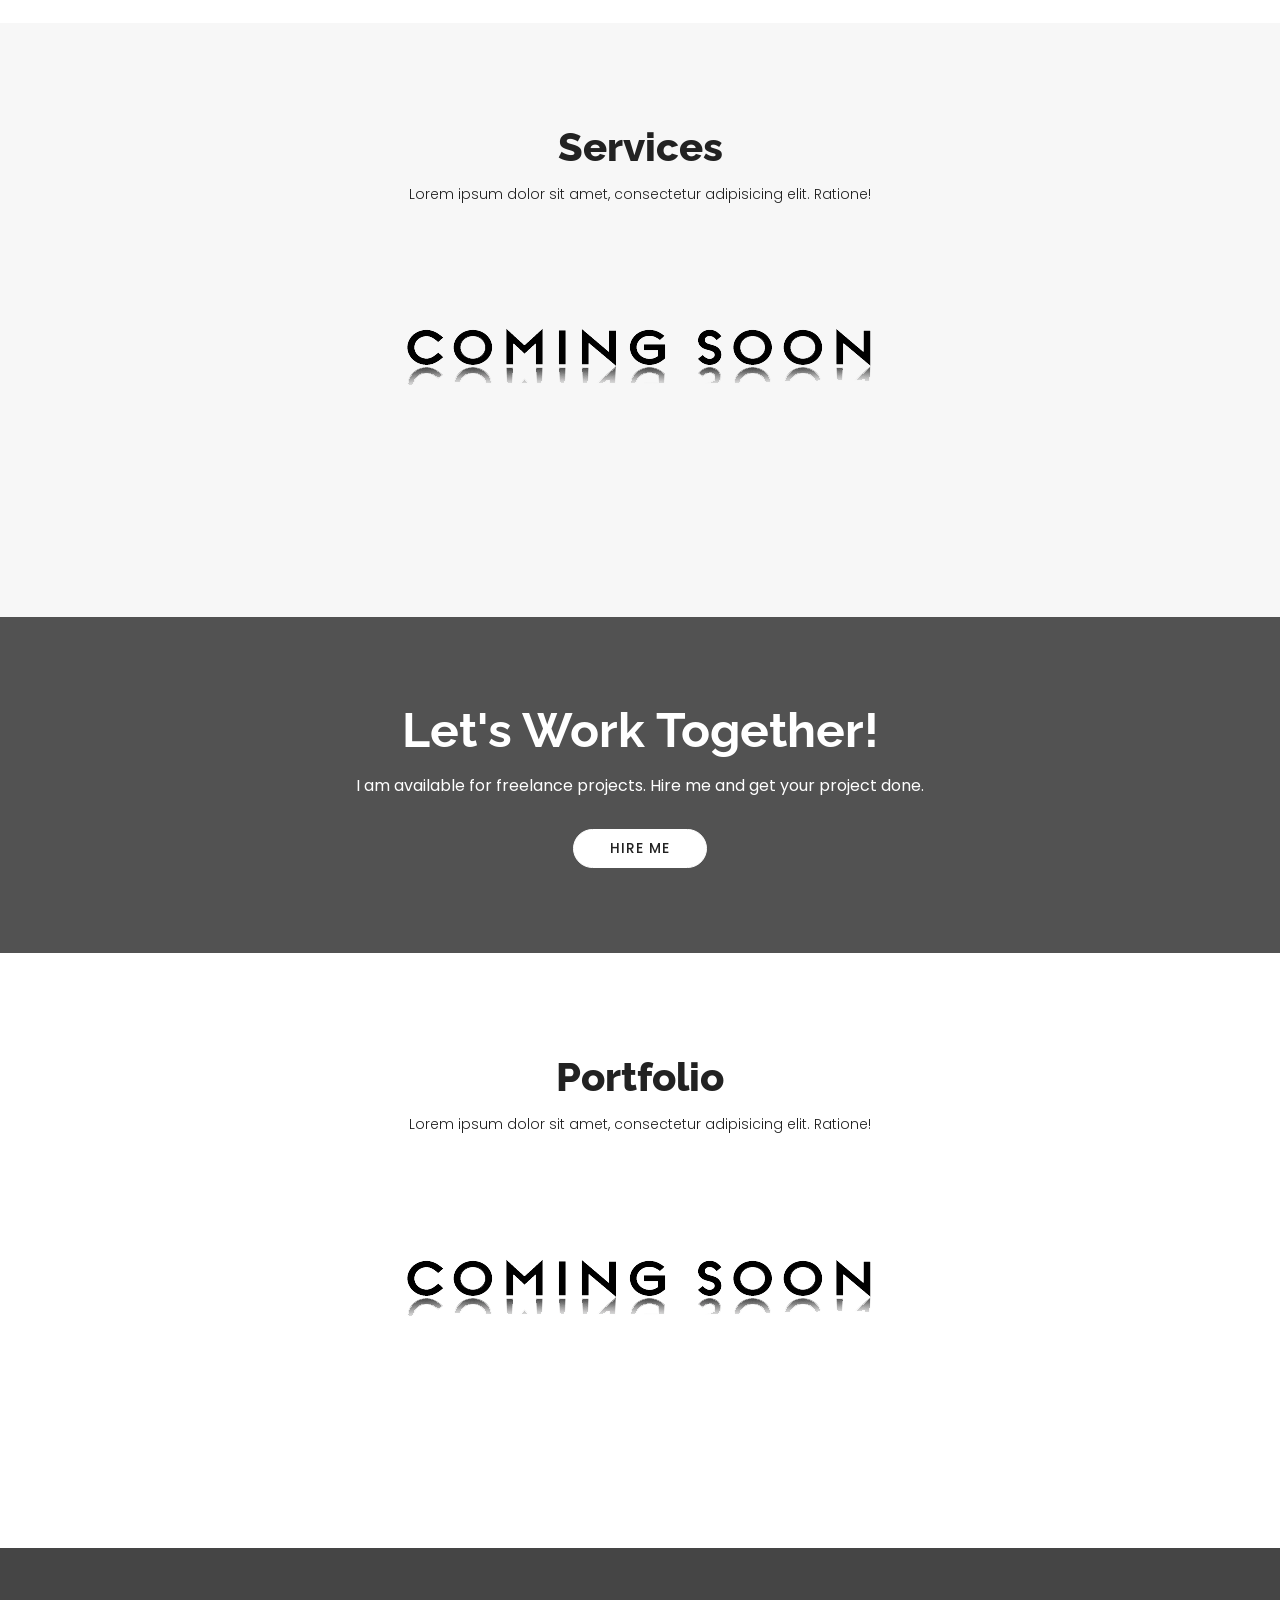
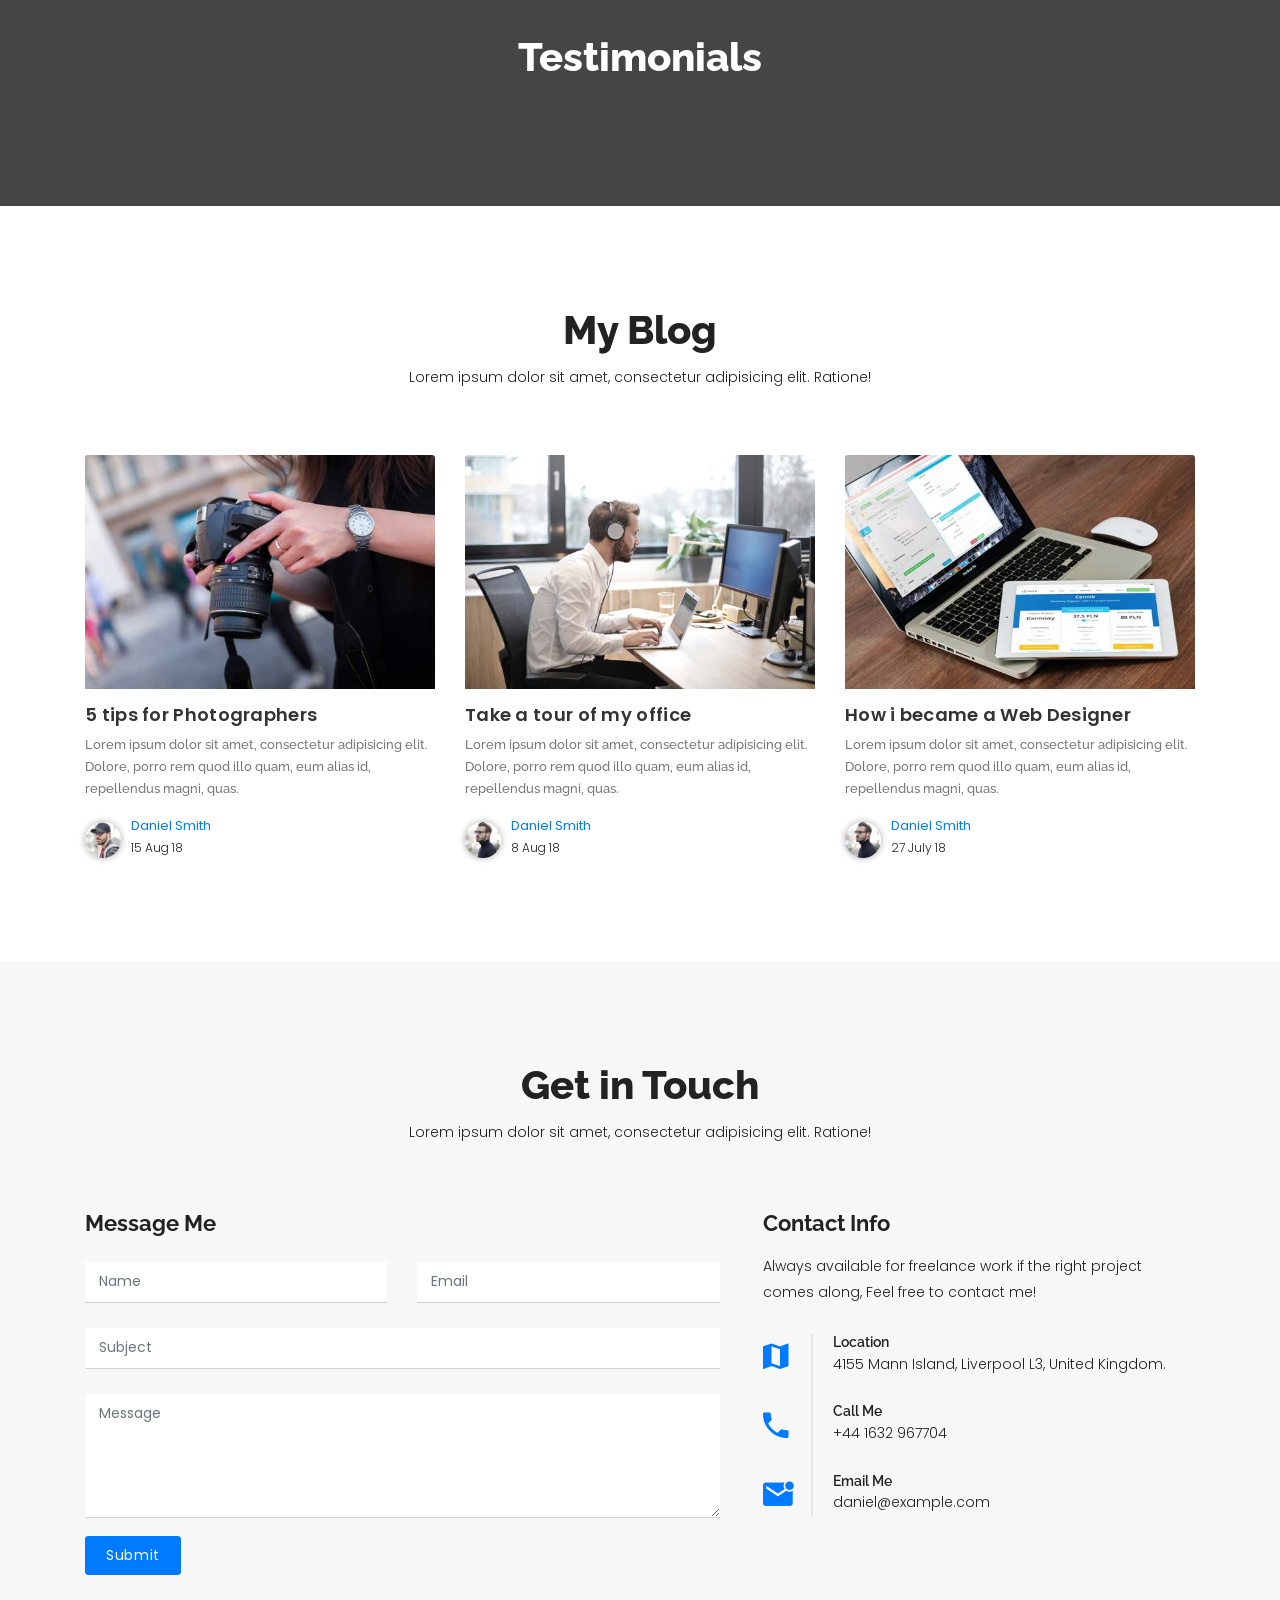
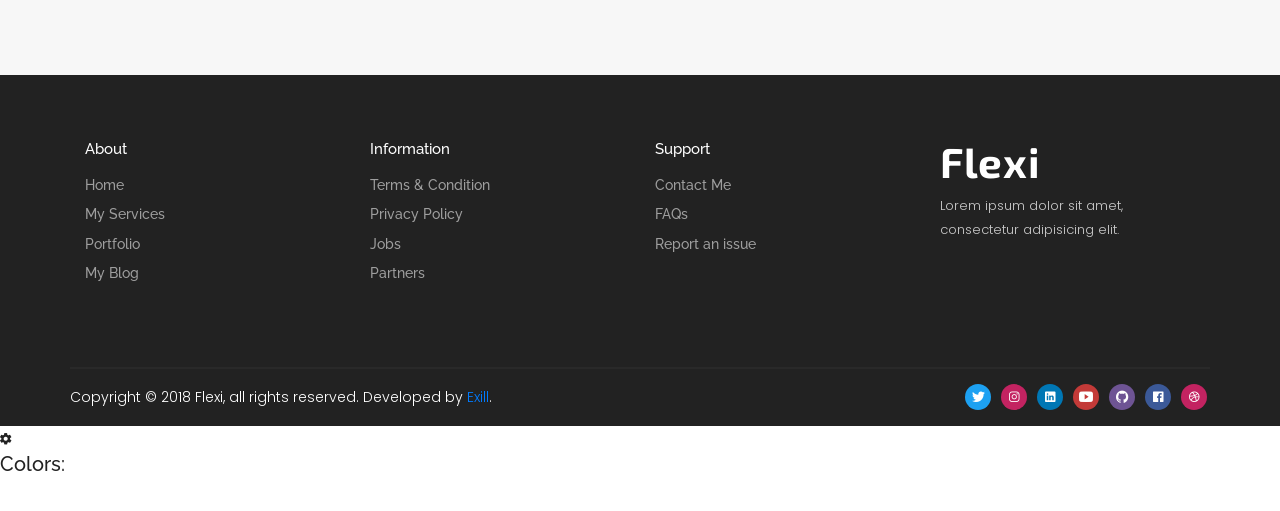
==== commit 6a275ea4: "Update index.html" ====
--- a/index.html
+++ b/index.html
@@ -254,9 +254,8 @@
                     </div>
                 </div>
             </div>
-            <div class="row">
-               
-            <!--    <div class="col-12 col-md-6 col-lg-4">
+           <!--  <div class="row">
+               <div class="col-12 col-md-6 col-lg-4">
                     <div class="single-service">
                         <i class="icon ion-md-rocket"></i>
                         <div class="service-body">
@@ -333,10 +332,11 @@
                     <div class="section-heading">
                         <h2 class="section-title">Portfolio</h2>
                         <p class="section-description">Lorem ipsum dolor sit amet, consectetur adipisicing elit. Ratione!</p>
-                    </div>
-                </div>
-            </div>
-            <div class="row">
+                        <img src="img/coming-soon-2.png.opdownload" alt="About Picture">
+                    </div>
+                </div>
+            </div>
+           <!-- <div class="row">
                 <div class="col-12 p-0">
                     <ul class="list-inline filter-control d-flex justify-content-center" role="group" aria-label="Filter Control">
                         <li class="list-inline-item tab-active" data-group="all">All</li>
@@ -444,7 +444,7 @@
                         <div class="col-6 col-lg-4 sizer-element"></div>
                     </div>
                 </div>
-            </div>
+            </div>-->
         </div>
     </section>
     <!-- Testimonials Area -->
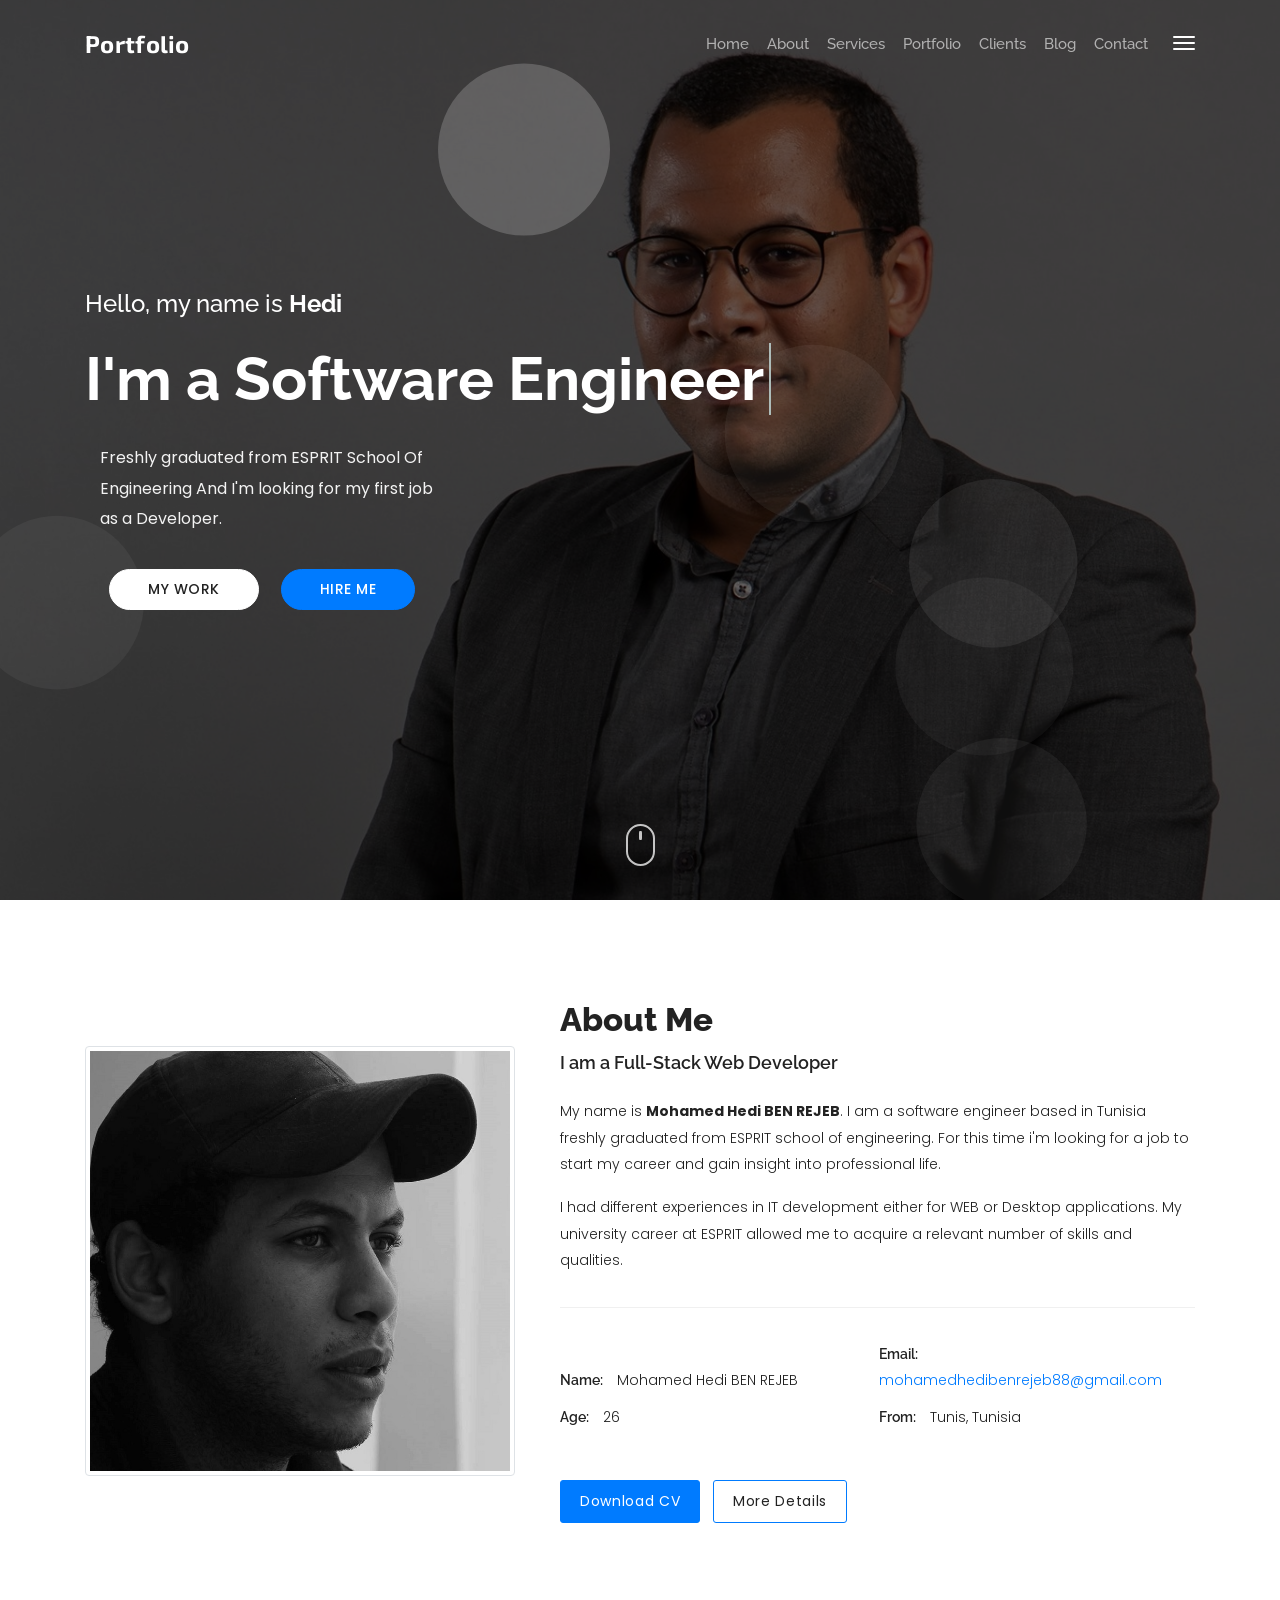
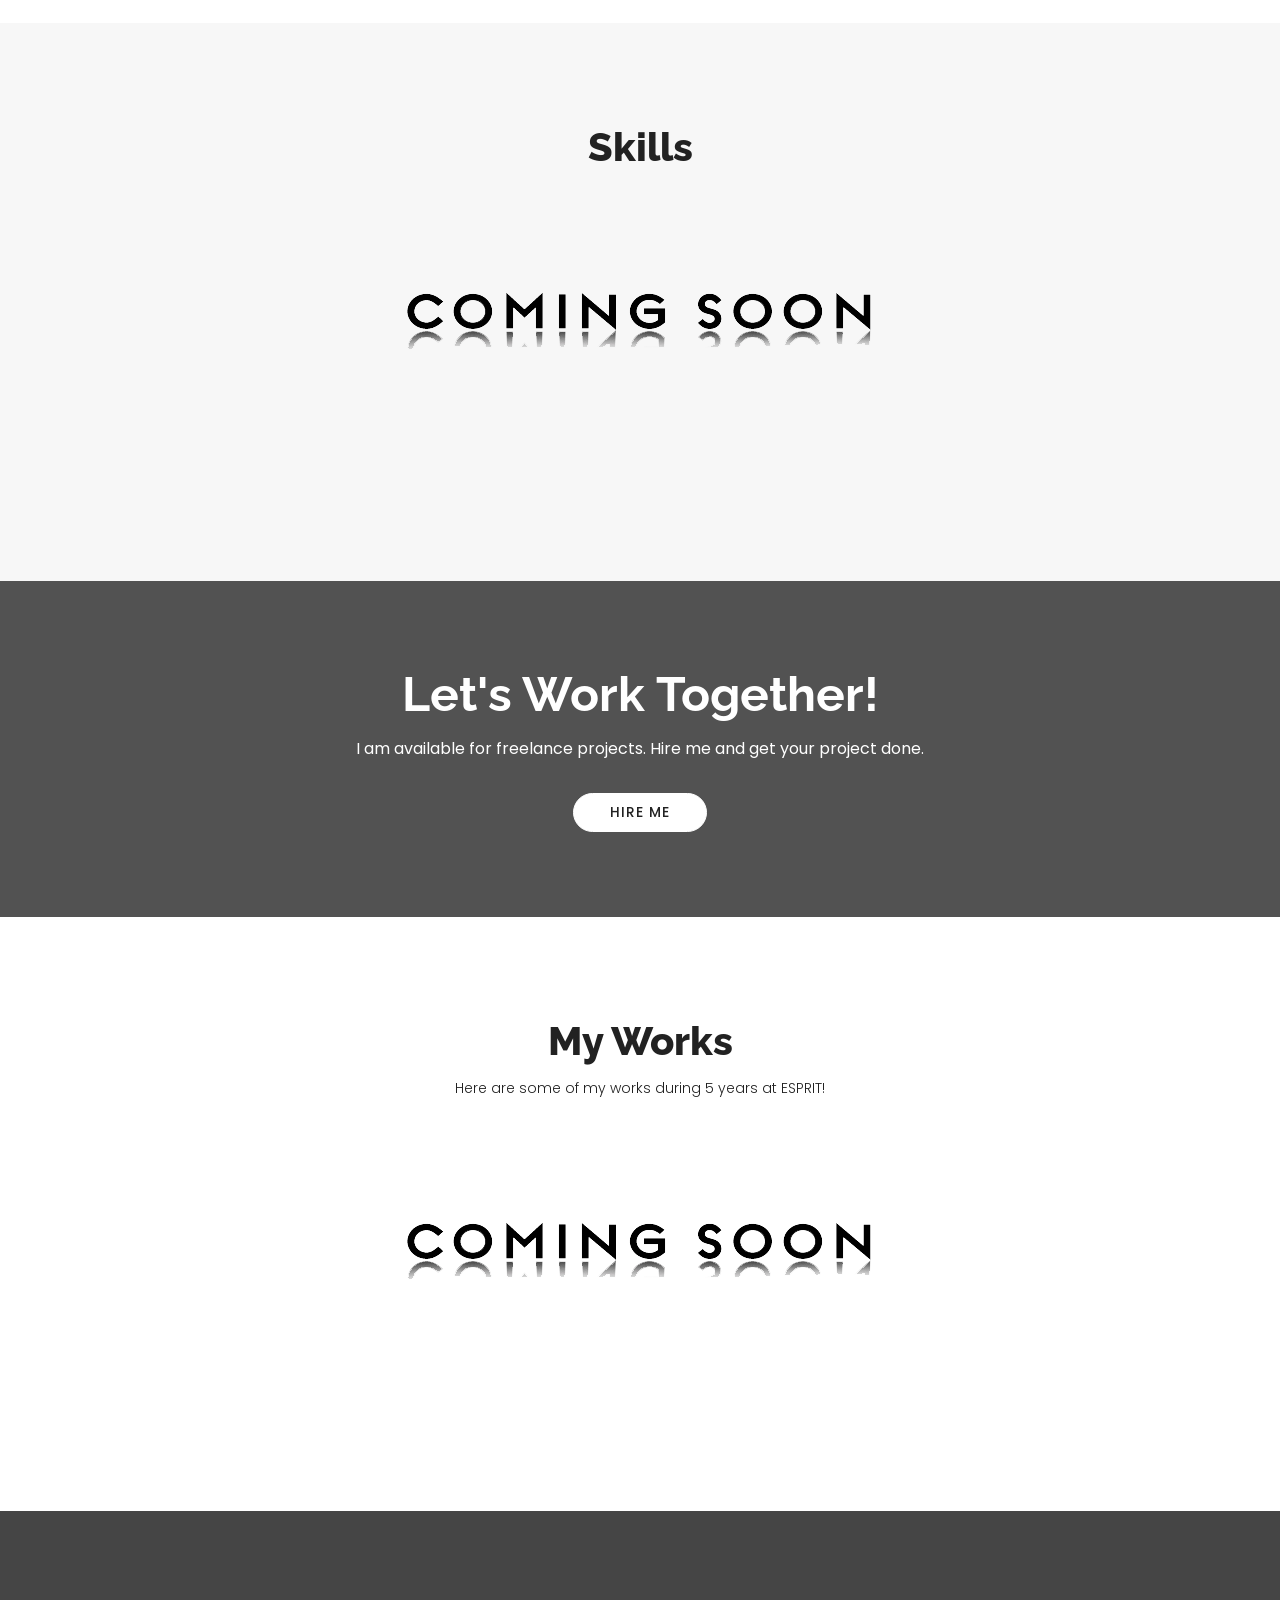
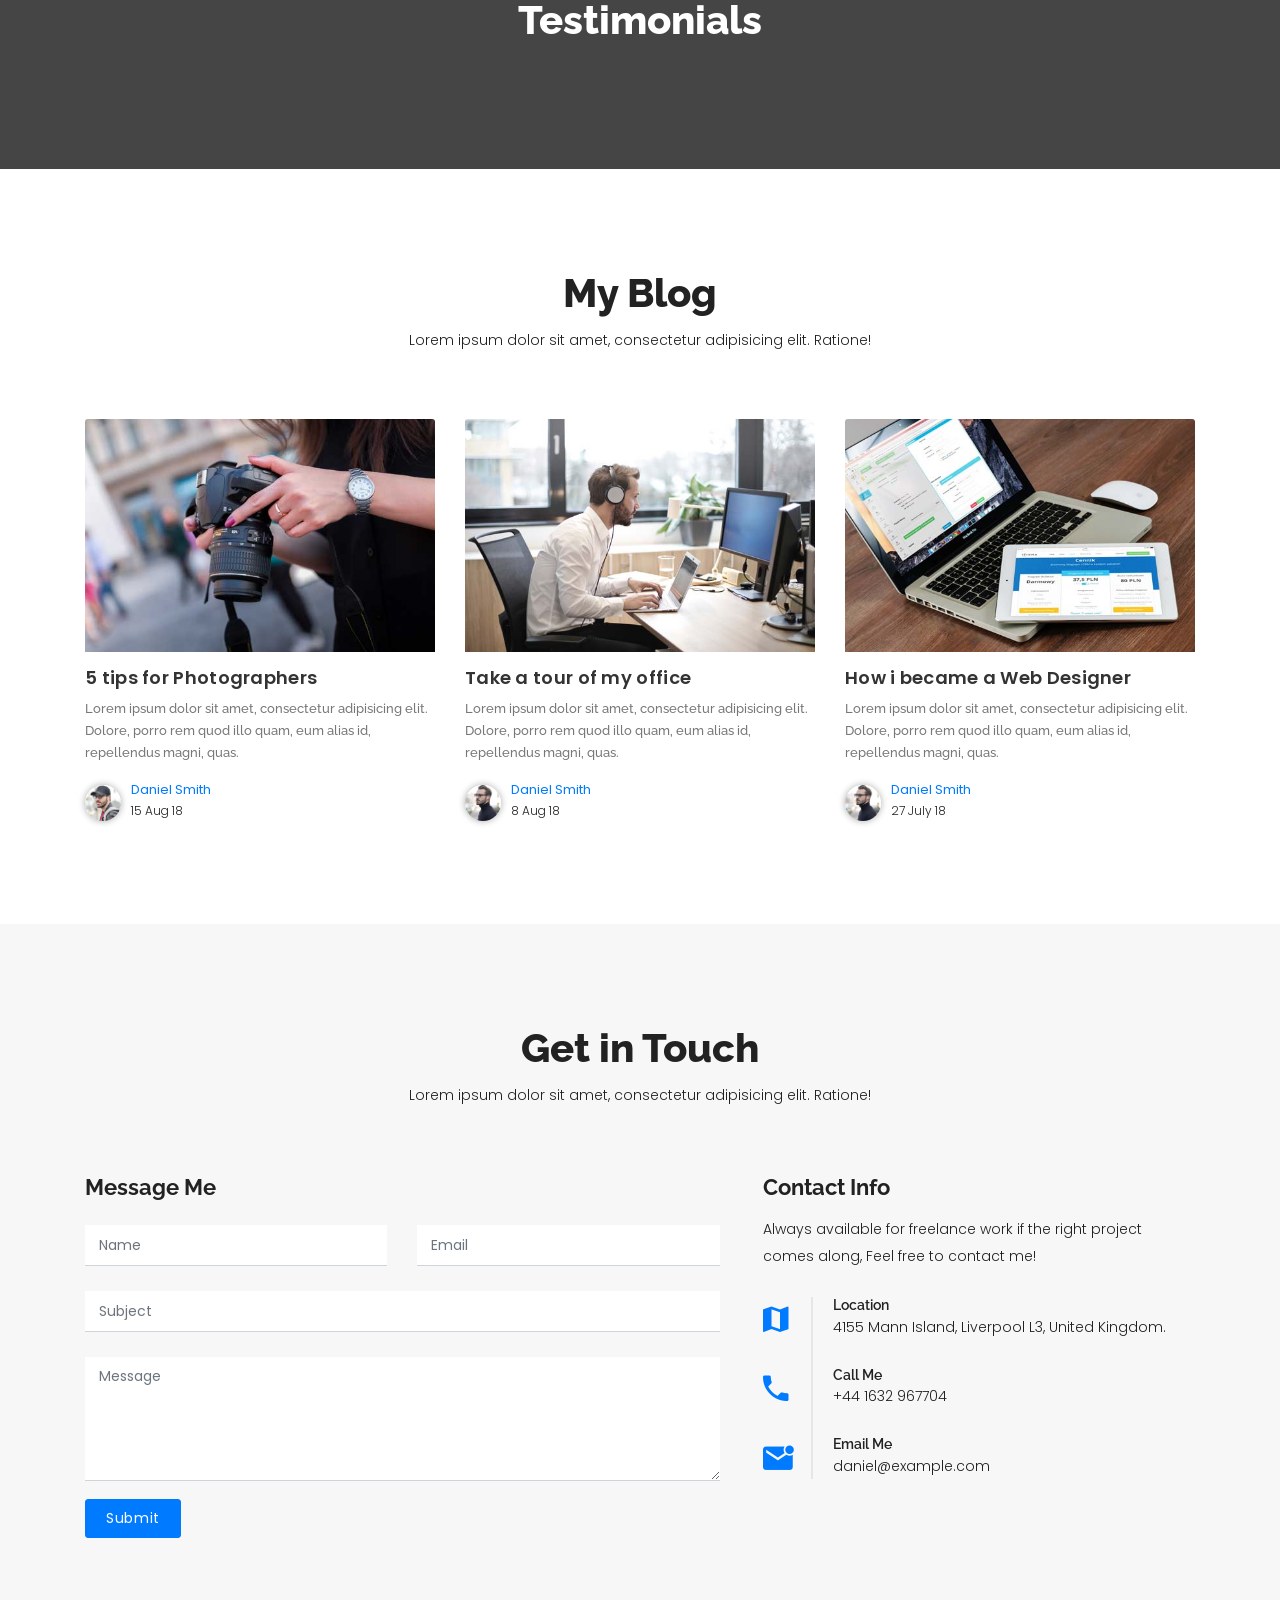
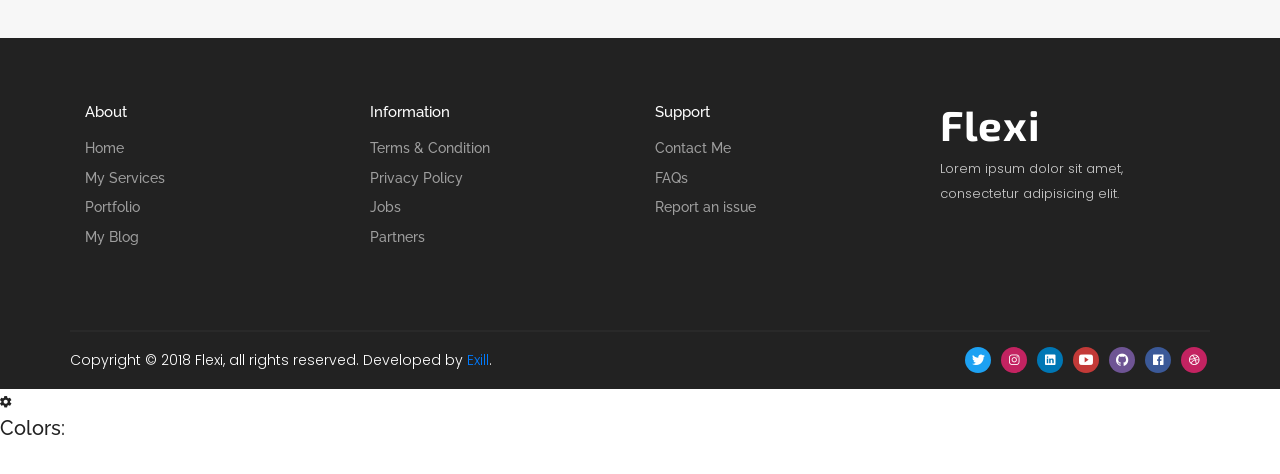
==== commit 708a20c1: "Update index.html" ====
--- a/index.html
+++ b/index.html
@@ -248,8 +248,8 @@
             <div class="row">
                 <div class="col-12">
                     <div class="section-heading">
-                        <h2 class="section-title">Services</h2>
-                        <p class="section-description">Lorem ipsum dolor sit amet, consectetur adipisicing elit. Ratione!</p>
+                        <h2 class="section-title">Skills</h2>
+                        <p class="section-description"></p>
                         <img src="img/coming-soon-2.png.opdownload" alt="About Picture">
                     </div>
                 </div>
@@ -330,8 +330,8 @@
             <div class="row">
                 <div class="col-12">
                     <div class="section-heading">
-                        <h2 class="section-title">Portfolio</h2>
-                        <p class="section-description">Lorem ipsum dolor sit amet, consectetur adipisicing elit. Ratione!</p>
+                        <h2 class="section-title">My Works</h2>
+                        <p class="section-description">Here are some of my works during 5 years at ESPRIT!</p>
                         <img src="img/coming-soon-2.png.opdownload" alt="About Picture">
                     </div>
                 </div>
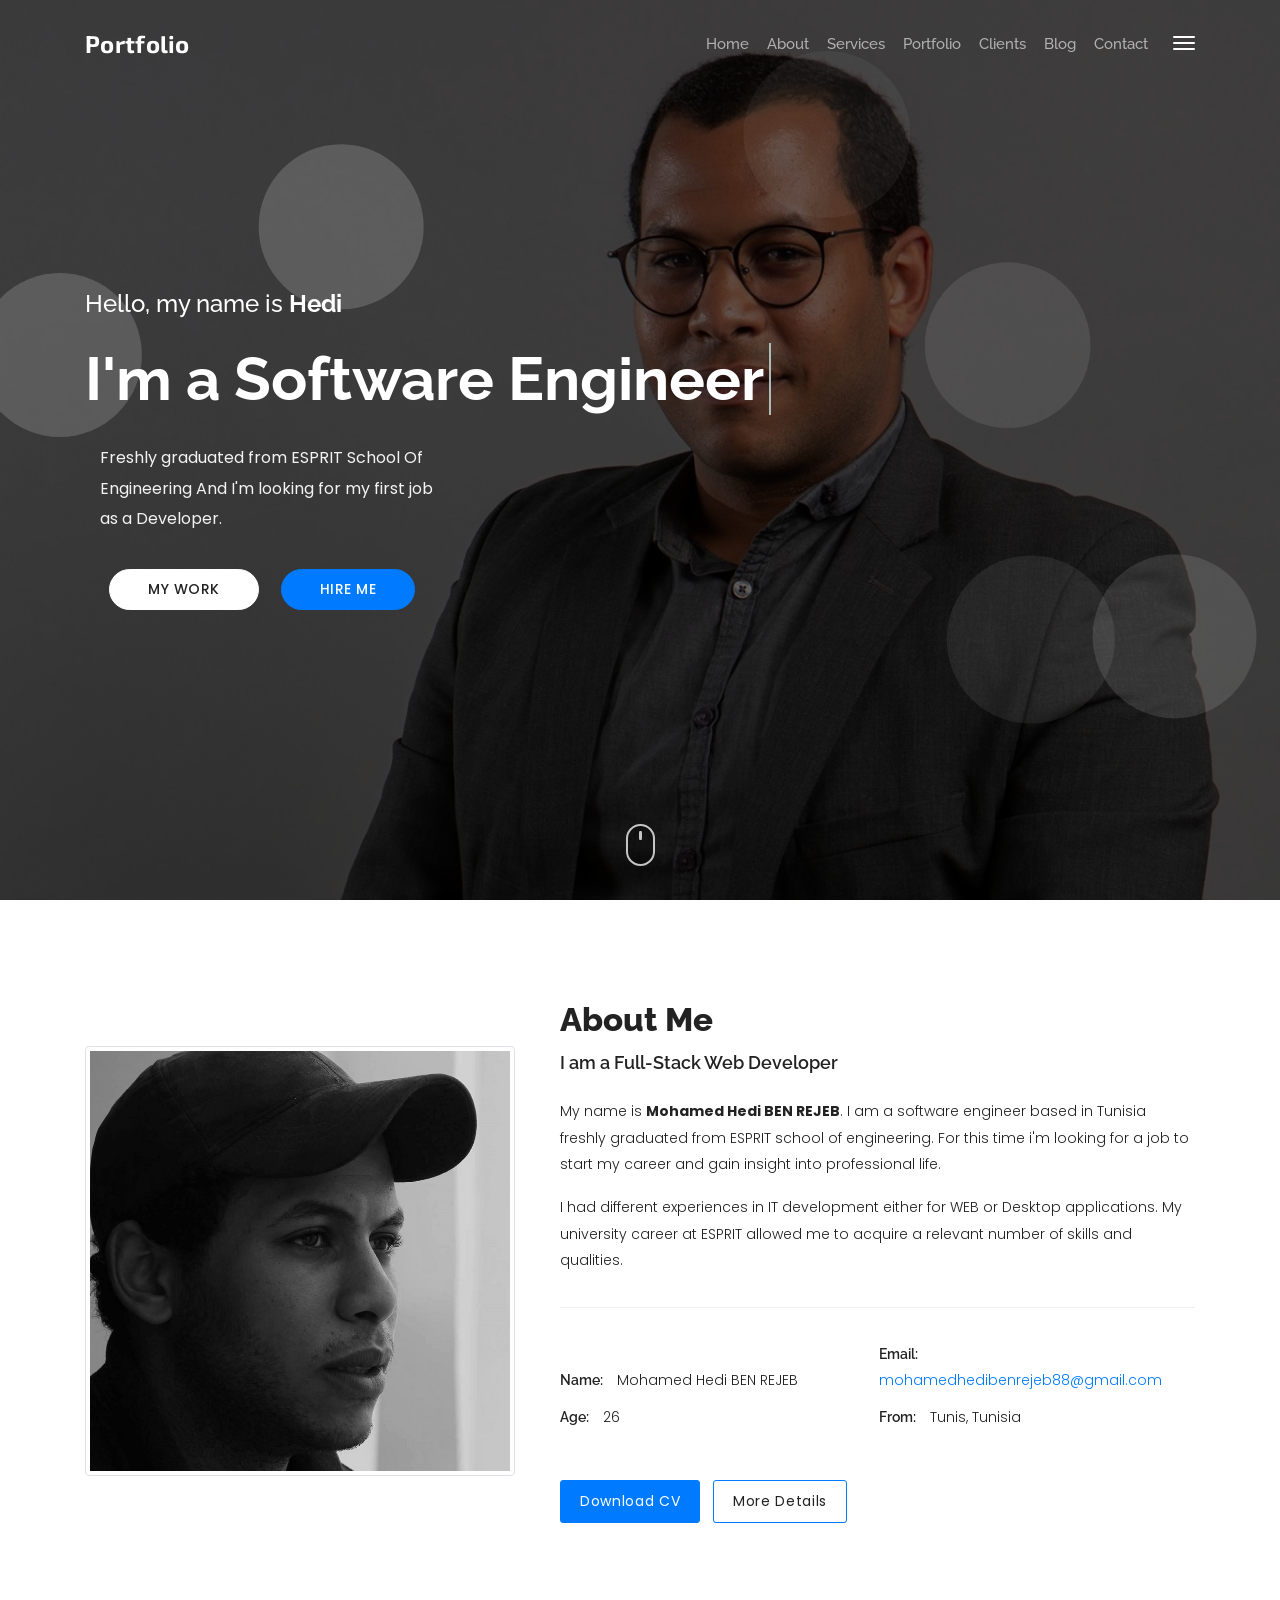
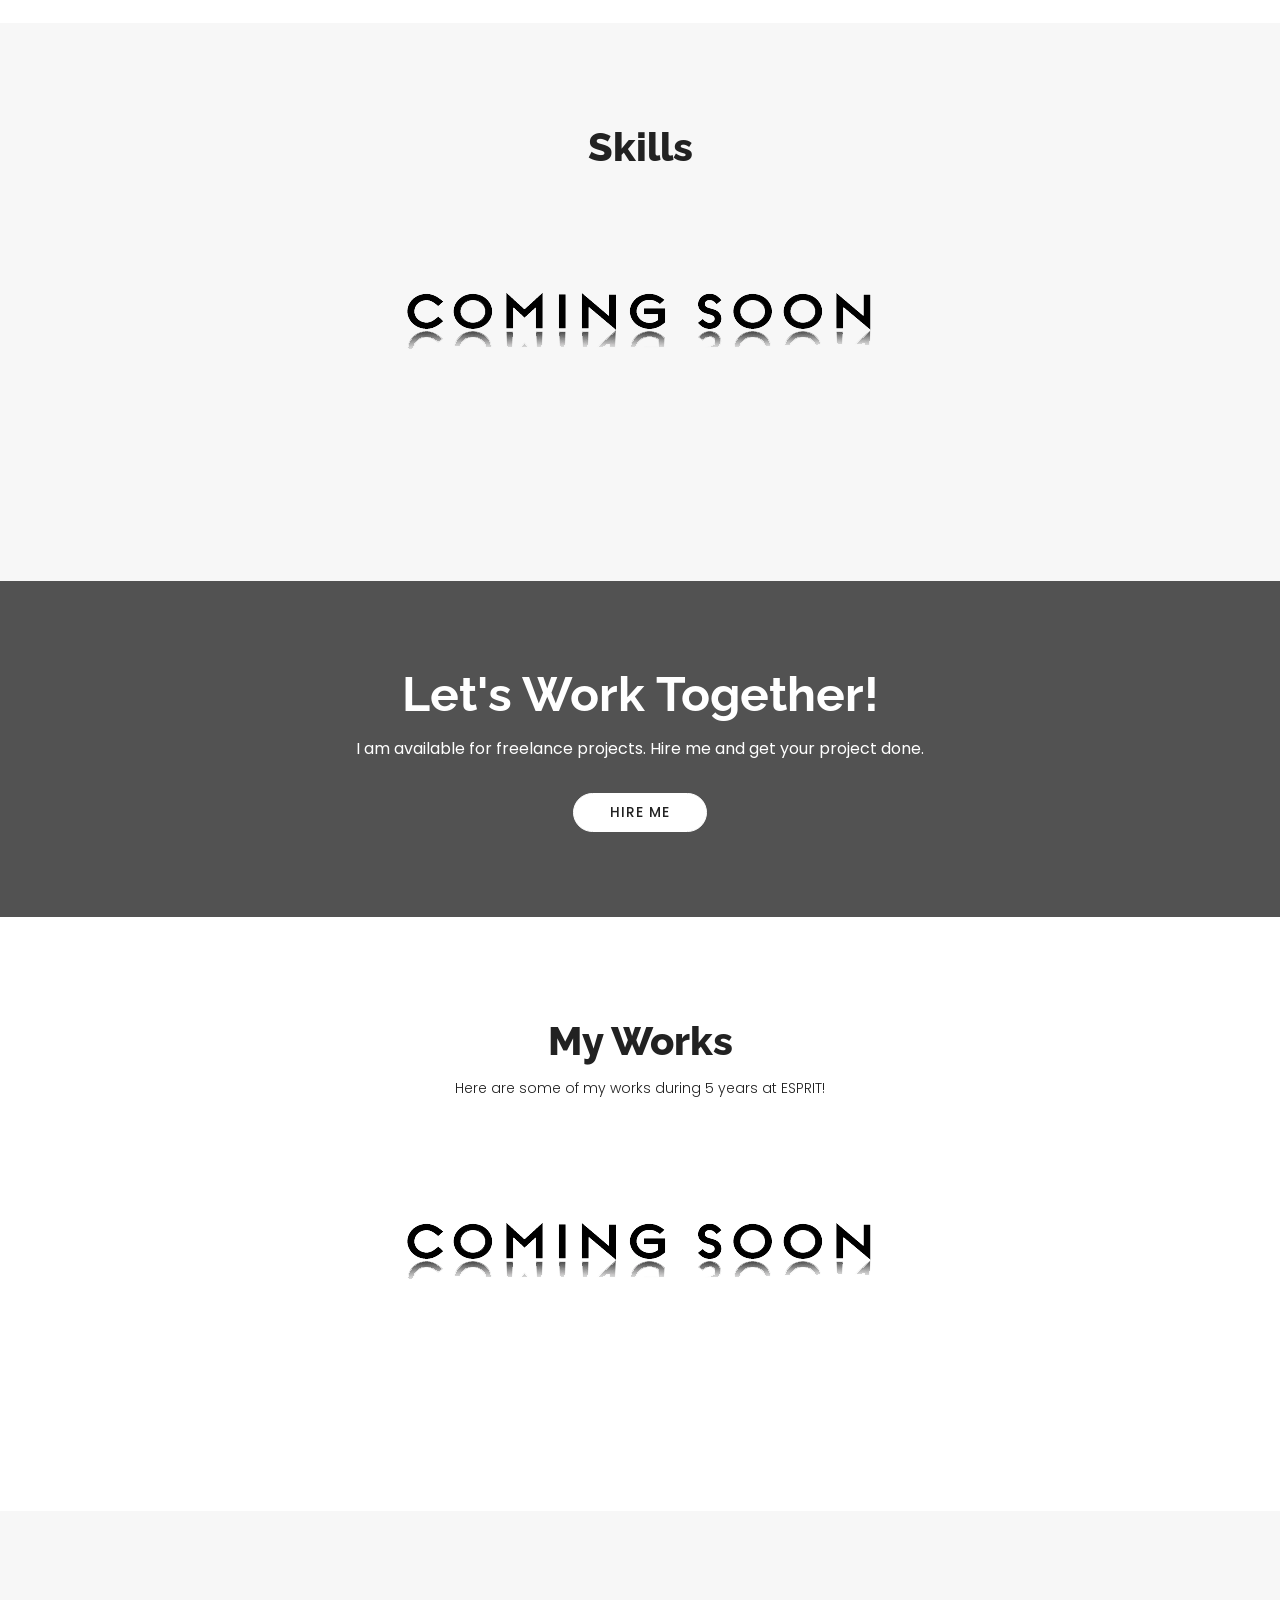
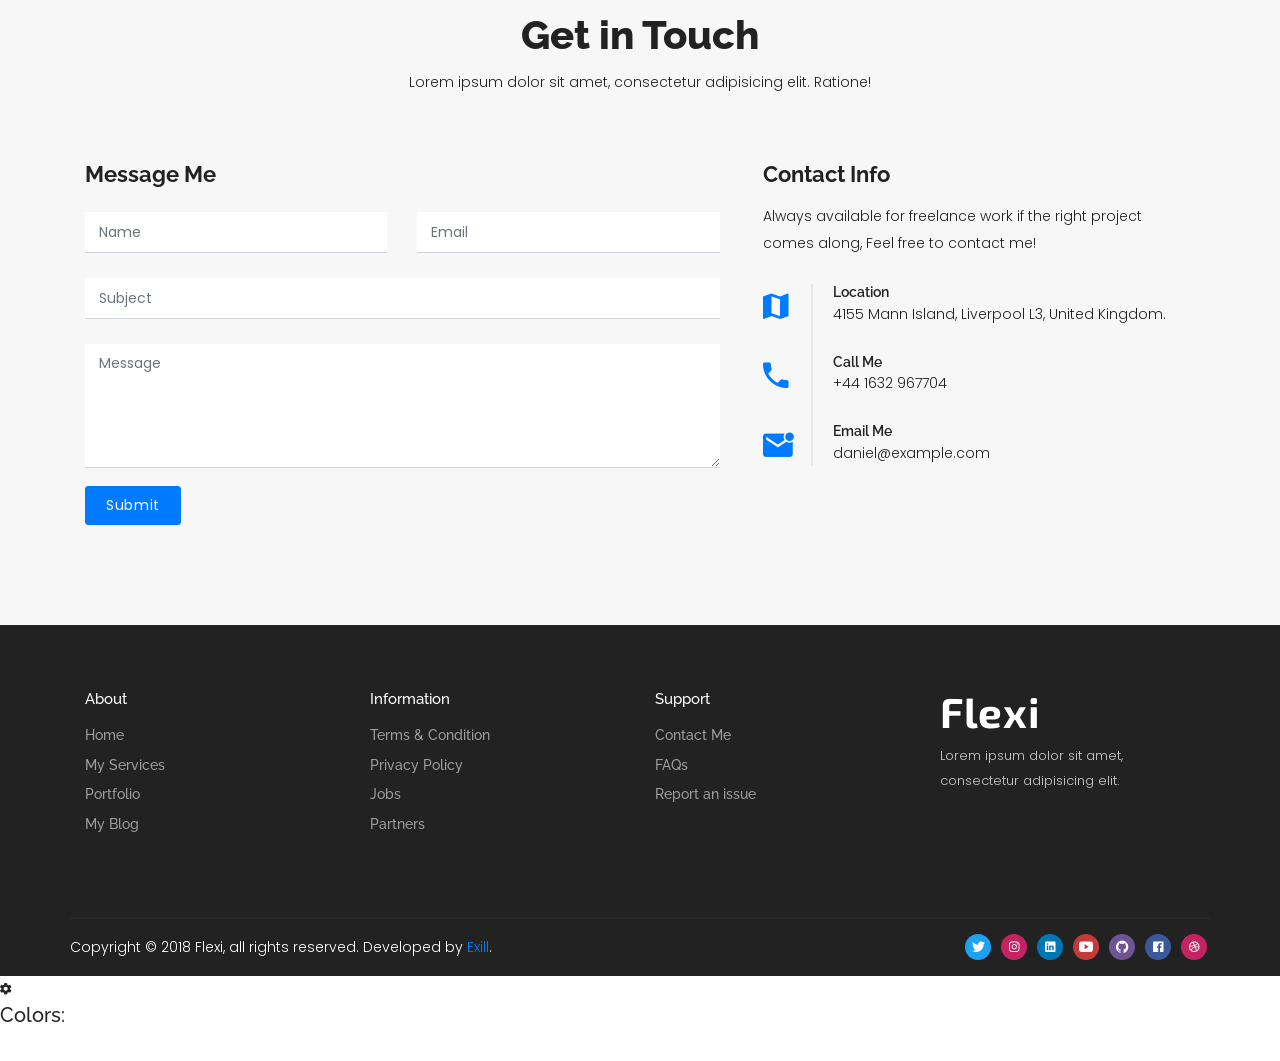
==== commit e2ac426b: "Update index.html" ====
--- a/index.html
+++ b/index.html
@@ -447,154 +447,7 @@
             </div>-->
         </div>
     </section>
-    <!-- Testimonials Area -->
-    <section class="single-section section-fixed-bg section-overlay-bg testimonials-area" id="testimonials-area">
-        <div class="container">
-            <div class="row">
-                <div class="col-12">
-                    <div class="section-heading only-title">
-                        <h2 class="section-title">Testimonials</h2>
-                    </div>
-                </div>
-            </div>
-            <div class="row justify-content-center">
-                <div class="owl-carousel owl-theme">
-                    <div class="col-12 col-md-8 offset-md-2">
-                        <div class="single-review text-center">
-                            <i class="icon ion-md-quote quote-icon"></i>
-                            <p class="client-review">Daniel did an excellent job, creative, addressing my request, and also providing his own graphic insight. Quick and professional. I would highly recommend, and also will use again!</p>
-                            <div class="flex-row client-details">
-                                <div class="media justify-content-center">
-                                    <img src="img/client-1.jpg" alt="Client" class="img-fluid rounded-circle client-avatar">
-                                    <div class="align-self-center">
-                                        <h6 class="client-name">Julia Sakura</h6>
-                                        <span class="client-role">Envato Customer</span>
-                                    </div>
-                                </div>
-                            </div>
-                        </div>
-                    </div>
-                    <div class="col-12 col-md-8 offset-md-2">
-                        <div class="single-review text-center">
-                            <i class="icon ion-md-quote quote-icon"></i>
-                            <p class="client-review">Daniel did an excellent job, creative, addressing my request, and also providing his own graphic insight. Quick and professional. I would highly recommend, and also will use again!</p>
-                            <div class="flex-row client-details">
-                                <div class="media justify-content-center">
-                                    <img src="img/client-2.jpg" alt="Client" class="img-fluid rounded-circle client-avatar">
-                                    <div class="align-self-center">
-                                        <h6 class="client-name">John Santana</h6>
-                                        <span class="client-role">Entrepreneur</span>
-                                    </div>
-                                </div>
-                            </div>
-                        </div>
-                    </div>
-                    <div class="col-12 col-md-8 offset-md-2">
-                        <div class="single-review text-center">
-                            <i class="icon ion-md-quote quote-icon"></i>
-                            <p class="client-review">Daniel did an excellent job, creative, addressing my request, and also providing his own graphic insight. Quick and professional. I would highly recommend, and also will use again!</p>
-                            <div class="flex-row client-details">
-                                <div class="media justify-content-center">
-                                    <img src="img/client-3.jpg" alt="Client" class="img-fluid rounded-circle client-avatar">
-                                    <div class="align-self-center">
-                                        <h6 class="client-name">Maria Wilson</h6>
-                                        <span class="client-role">Envato Customer</span>
-                                    </div>
-                                </div>
-                            </div>
-                        </div>
-                    </div>
-                </div>
-            </div>
-        </div>
-    </section>
-    <!-- Blog Area -->
-    <section class="single-section blog-area" id="blog-area">
-        <div class="container">
-            <div class="row">
-                <div class="col-12">
-                    <div class="section-heading">
-                        <h2 class="section-title">My Blog</h2>
-                        <p class="section-description">Lorem ipsum dolor sit amet, consectetur adipisicing elit. Ratione!</p>
-                    </div>
-                </div>
-            </div>
-            <div class="row">
-                <div class="col-12 col-lg-4">
-                    <div class="card">
-                        <a href="#0">
-                          <img class="card-img-top" src="img/post-1.jpg" alt="Card image cap">
-                      </a>
-                        <div class="card-body">
-                            <a href="#0">
-                                <h5 class="card-title">5 tips for Photographers</h5>
-                            </a>
-                            <p class="card-text">Lorem ipsum dolor sit amet, consectetur adipisicing elit. Dolore, porro rem quod illo quam, eum alias id, repellendus magni, quas.</p>
-                            <div class="media post-summary">
-                                <a class="align-self-center" href="#0">
-                              <img src="img/sidebar-avatar.jpg" alt="Author" class="img-fluid rounded-circle author-avatar">
-                          </a>
-                                <div class="media-body align-self-center">
-                                    <a href="#0">
-                                        <h6 class="author-name">Daniel Smith</h6>
-                                    </a>
-                                    <span class="post-date">15 Aug 18</span>
-                                </div>
-                            </div>
-                        </div>
-                    </div>
-                </div>
-                <div class="col-12 col-lg-4">
-                    <div class="card">
-                        <a href="#0">
-                          <img class="card-img-top" src="img/post-2.jpg" alt="Card image cap">
-                      </a>
-                        <div class="card-body">
-                            <a href="#0">
-                                <h5 class="card-title">Take a tour of my office</h5>
-                            </a>
-                            <p class="card-text">Lorem ipsum dolor sit amet, consectetur adipisicing elit. Dolore, porro rem quod illo quam, eum alias id, repellendus magni, quas.</p>
-                            <div class="media post-summary">
-                                <a class="align-self-center" href="#0">
-                              <img src="img/avatar.jpg" alt="Author" class=" img-fluid rounded-circle author-avatar">
-                          </a>
-                                <div class="media-body align-self-center">
-                                    <a href="#0">
-                                        <h6 class="author-name">Daniel Smith</h6>
-                                    </a>
-                                    <span class="post-date">8 Aug 18</span>
-                                </div>
-                            </div>
-                        </div>
-                    </div>
-                </div>
-                <div class="col-12 col-lg-4">
-                    <div class="card mb-0">
-                        <a href="#0">
-                          <img class="card-img-top" src="img/post-3.jpg" alt="Card image cap">
-                      </a>
-                        <div class="card-body">
-                            <a href="#0">
-                                <h5 class="card-title">How i became a Web Designer</h5>
-                            </a>
-                            <p class="card-text">Lorem ipsum dolor sit amet, consectetur adipisicing elit. Dolore, porro rem quod illo quam, eum alias id, repellendus magni, quas.</p>
-                            <div class="media post-summary">
-                                <a class="align-self-center" href="#0">
-                              <img src="img/avatar.jpg" alt="Author" class=" img-fluid rounded-circle author-avatar">
-                          </a>
-                                <div class="media-body align-self-center">
-                                    <a href="#0">
-                                        <h6 class="author-name">Daniel Smith</h6>
-                                    </a>
-                                    <span class="post-date">27 July 18</span>
-                                </div>
-                            </div>
-                        </div>
-                    </div>
-                </div>
-            </div>
-        </div>
-    </section>
+   
     <!-- Contact Area -->
     <section class="single-section contact-area silver-bg" id="contact-area">
         <div class="container">
